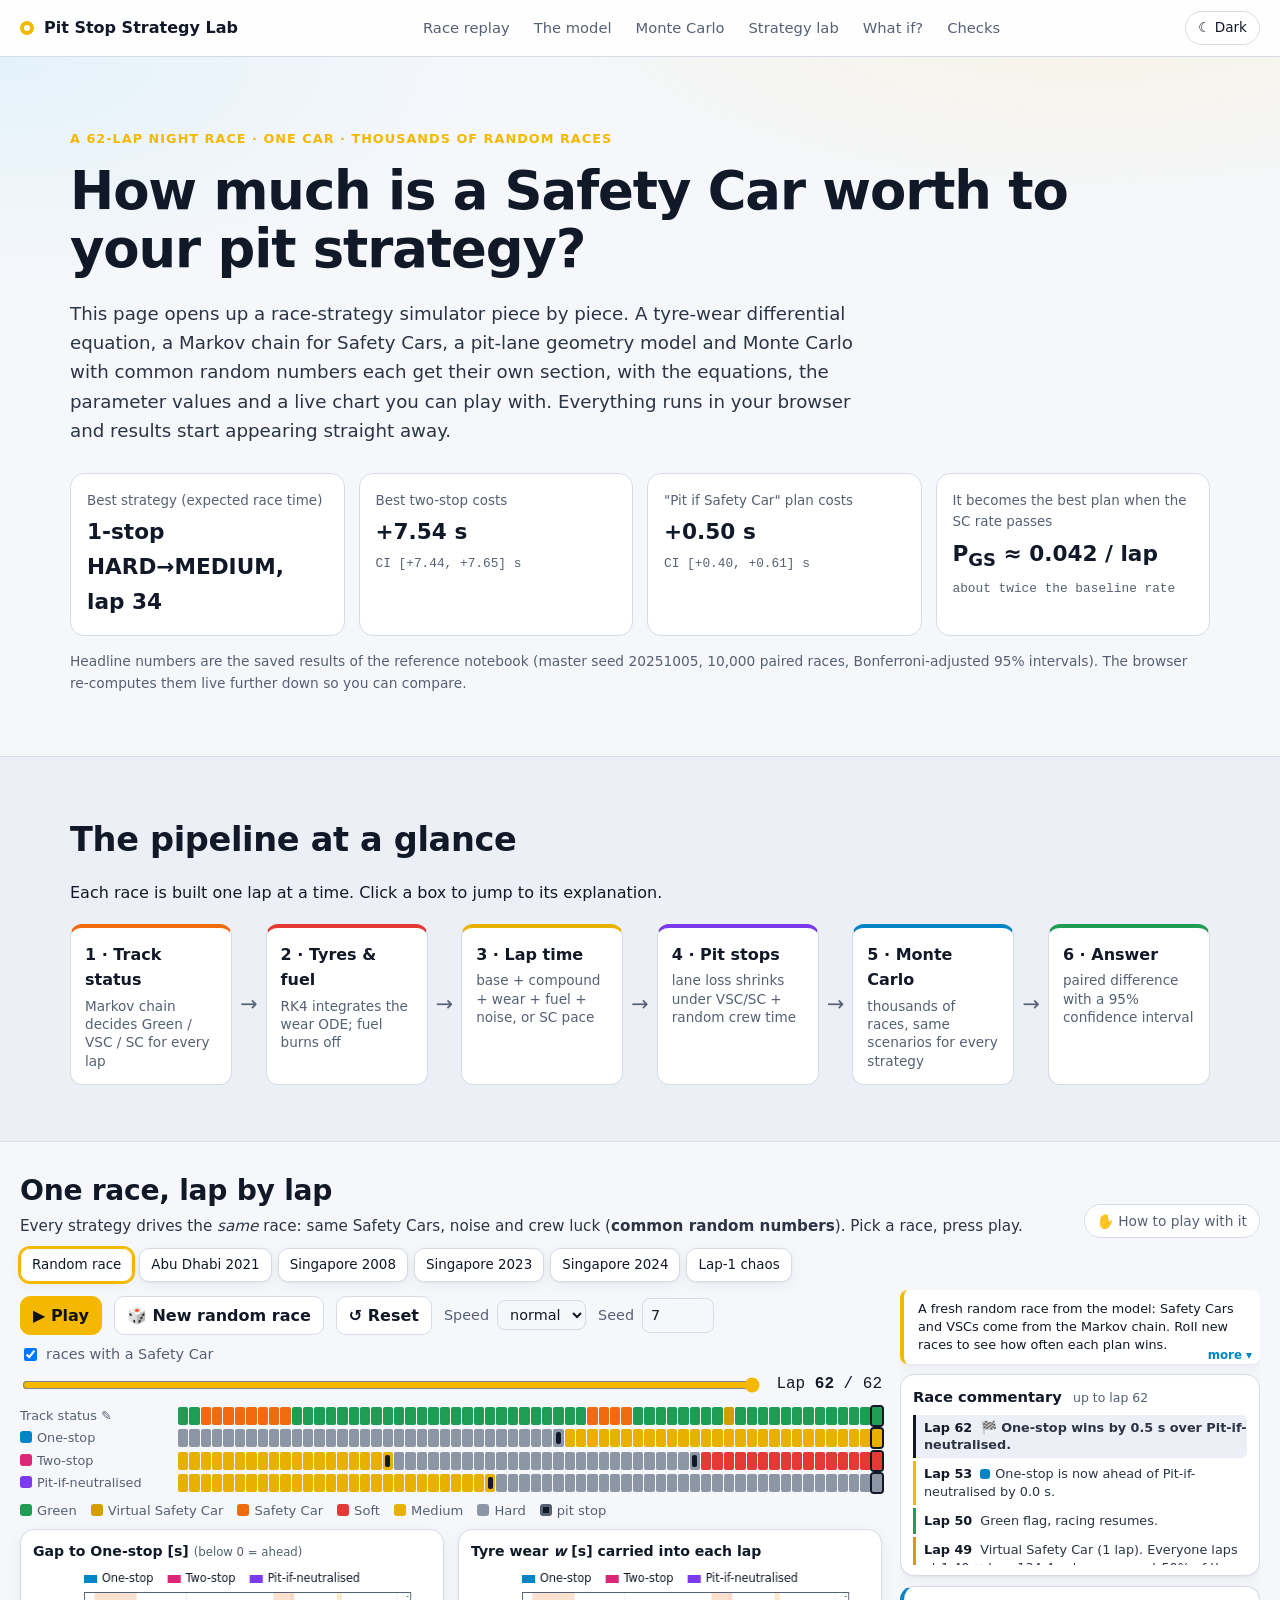
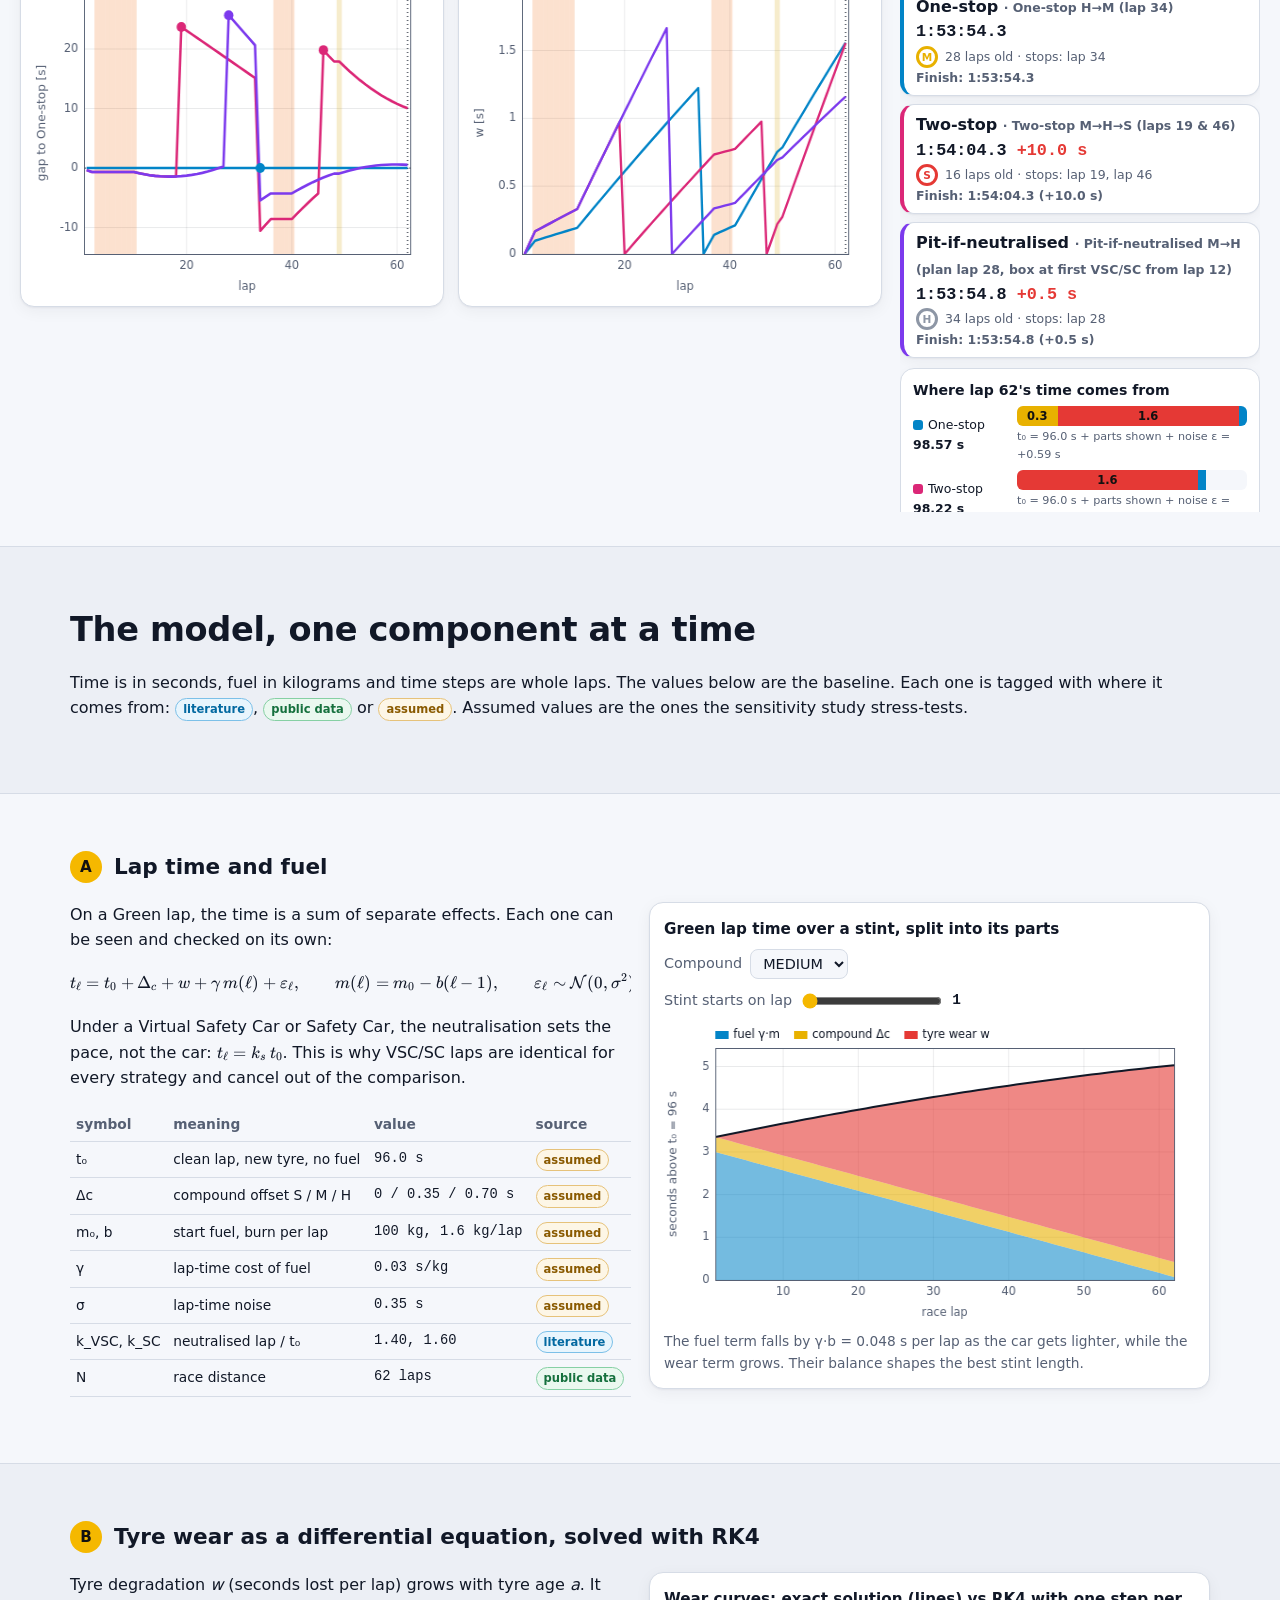
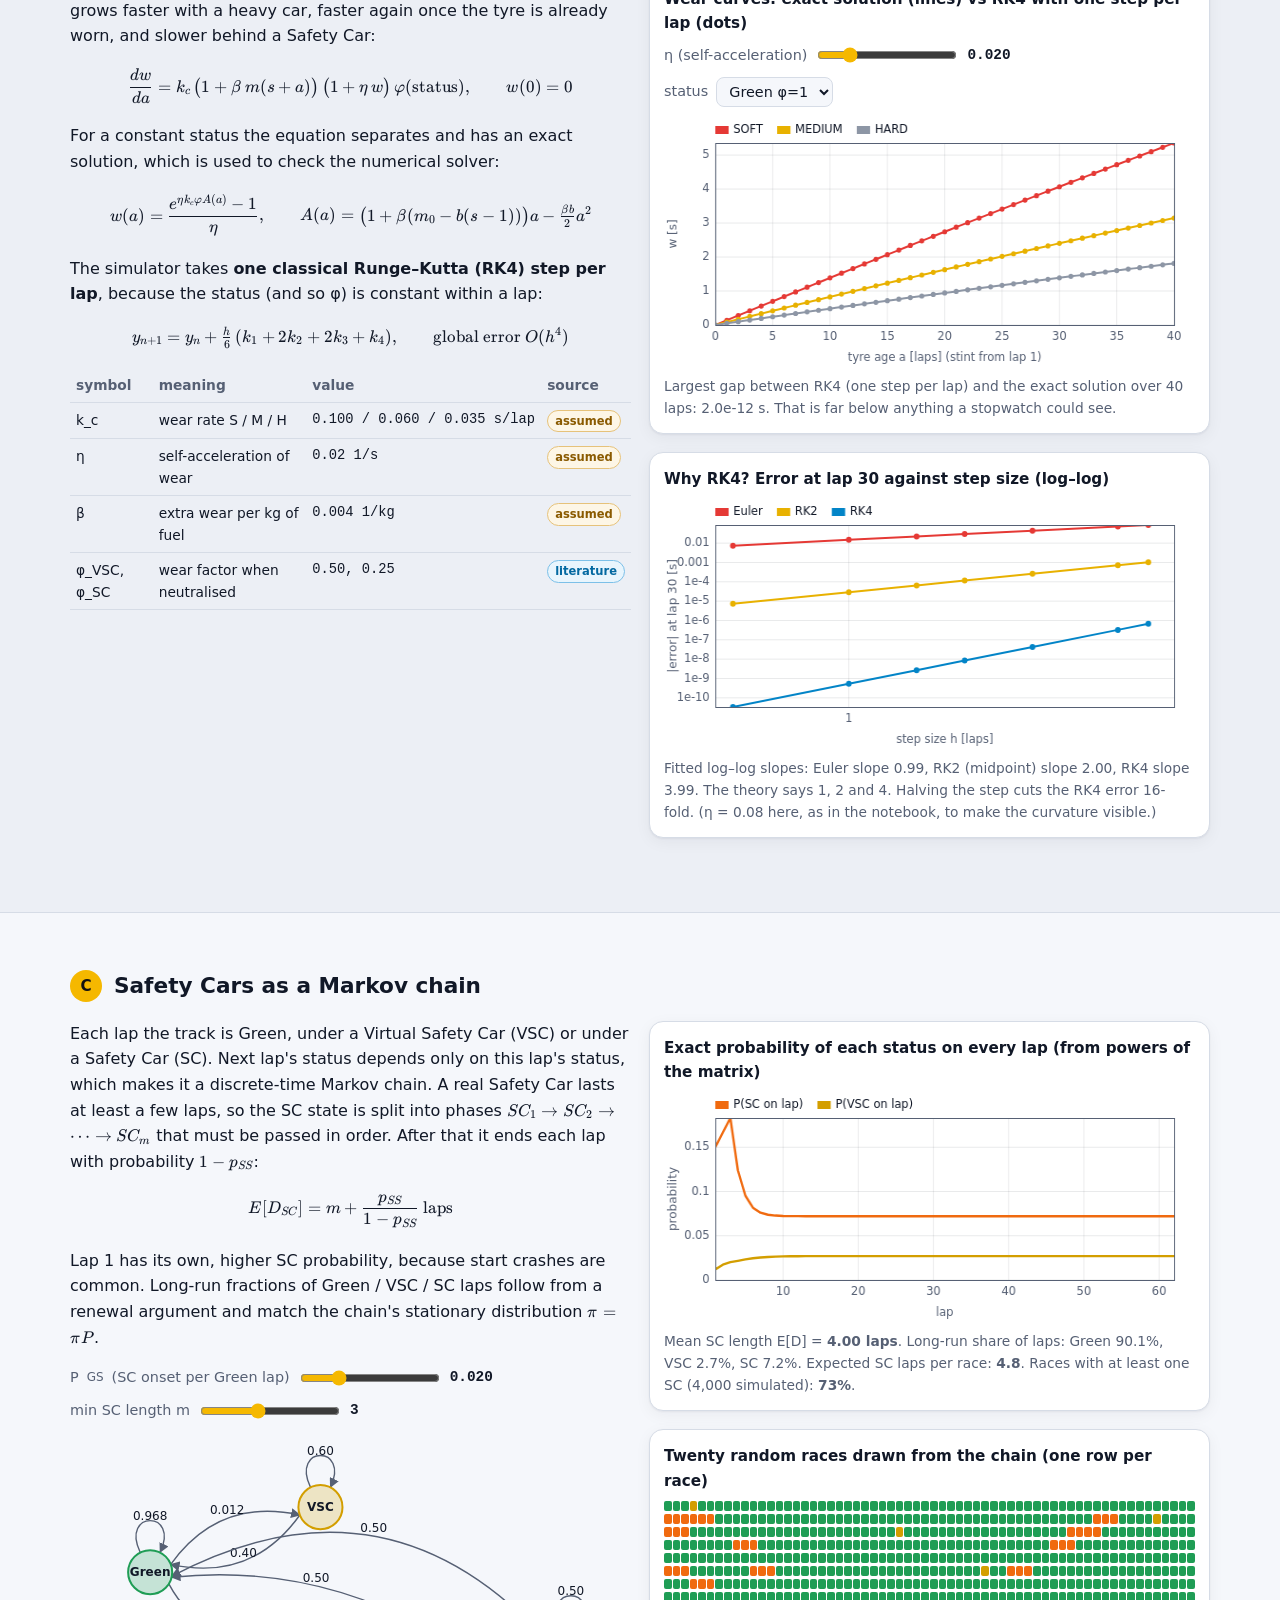
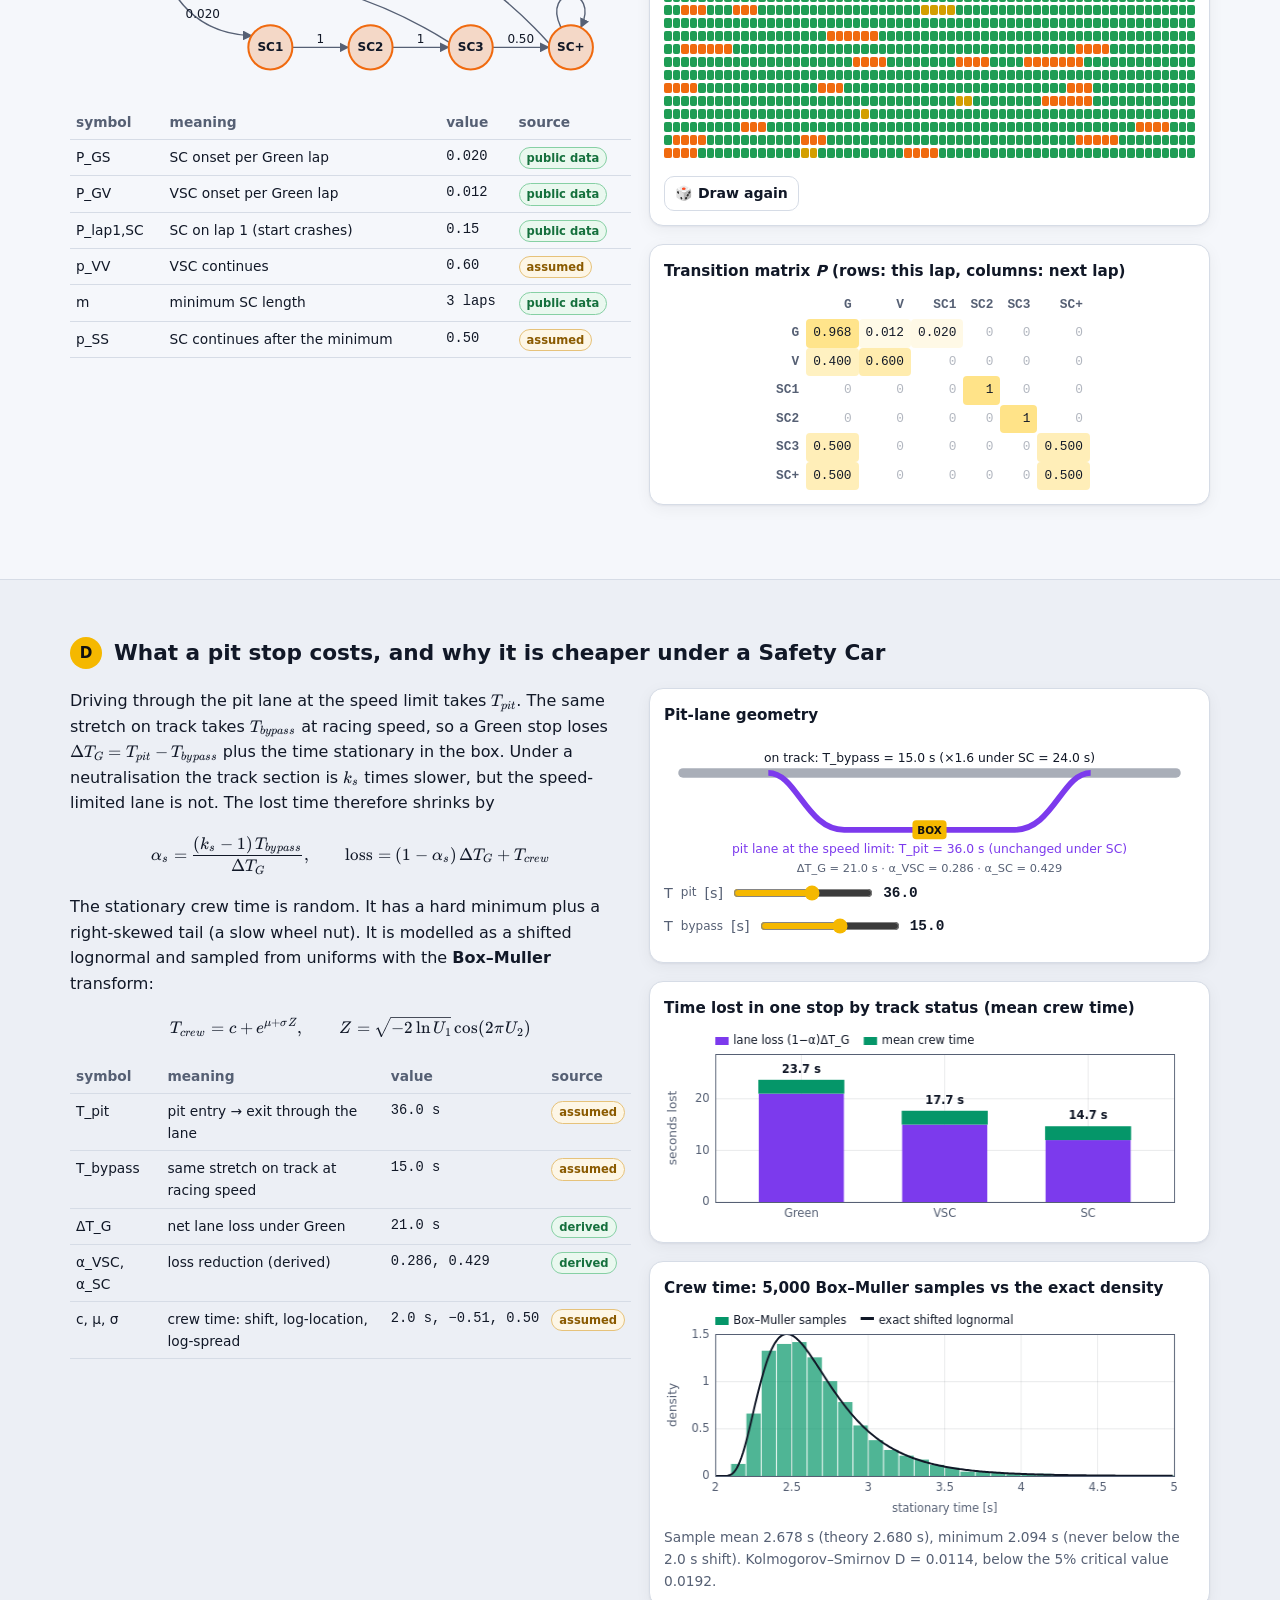
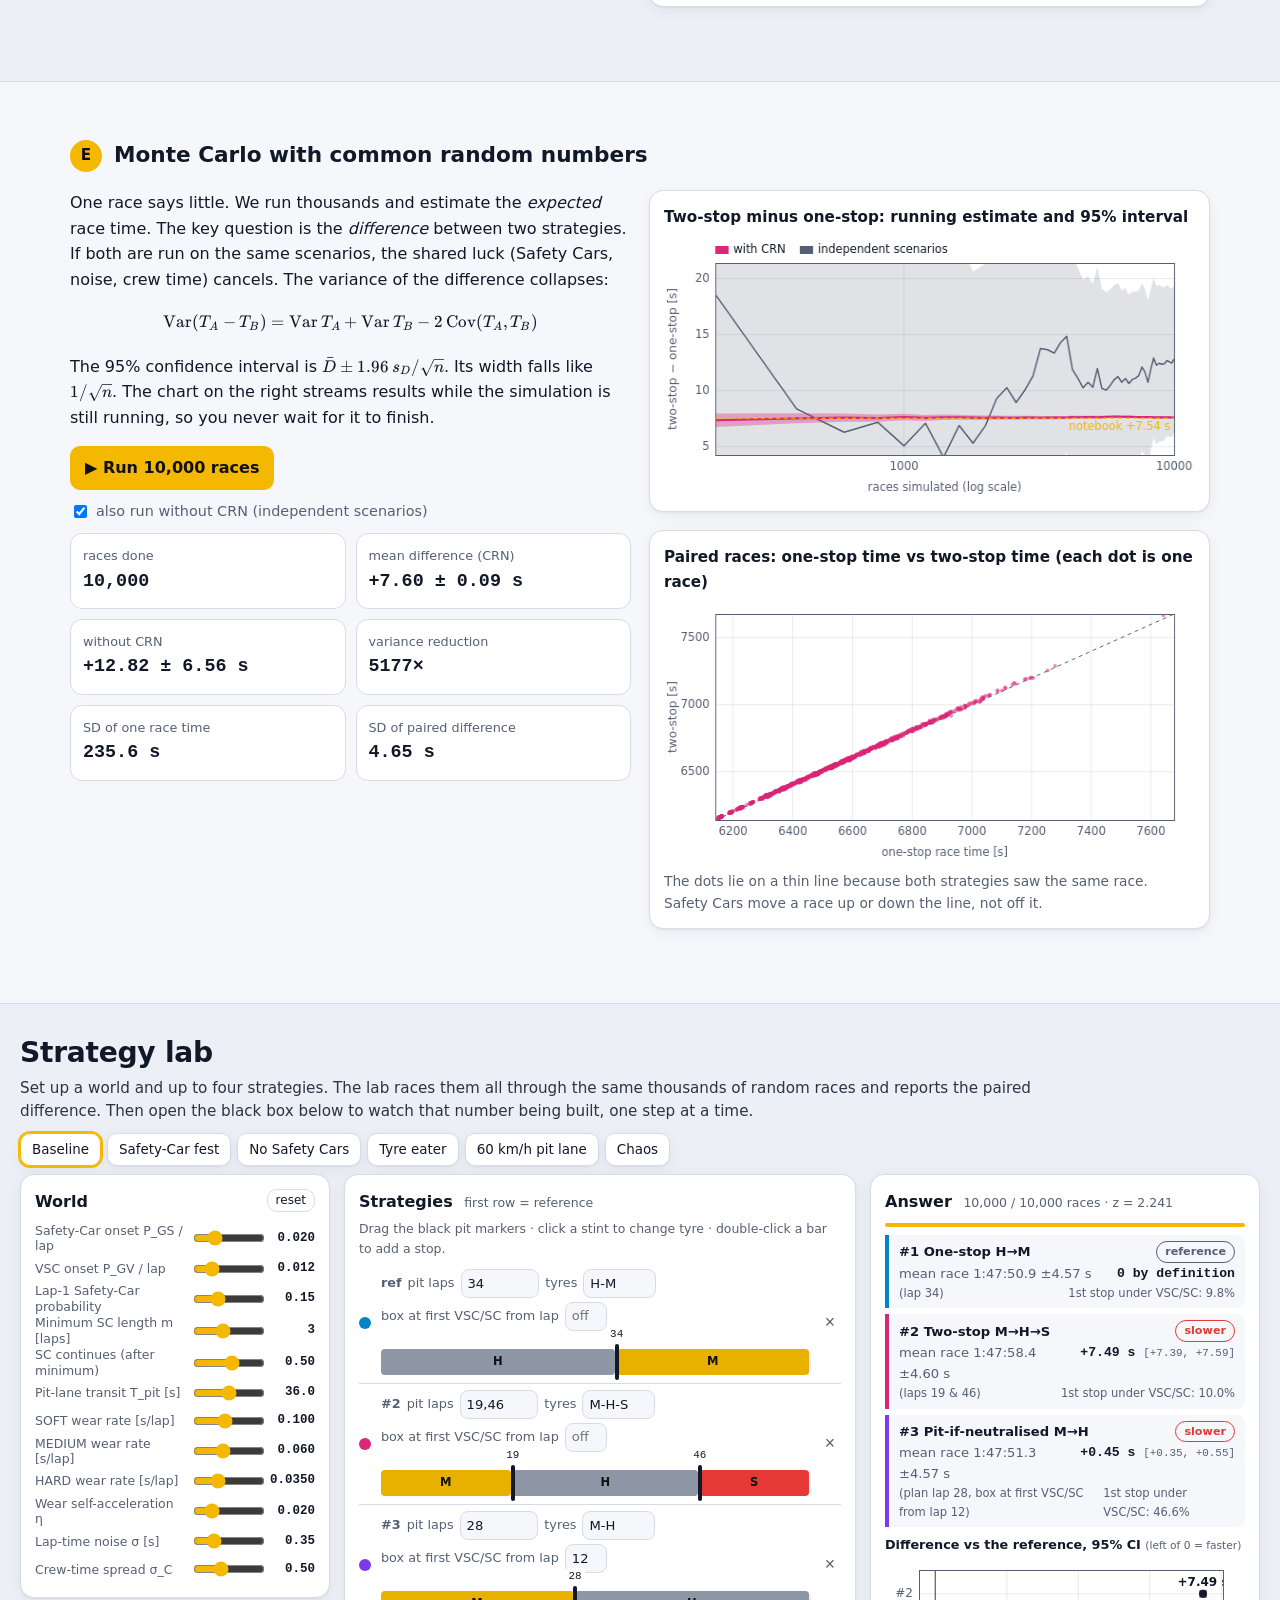
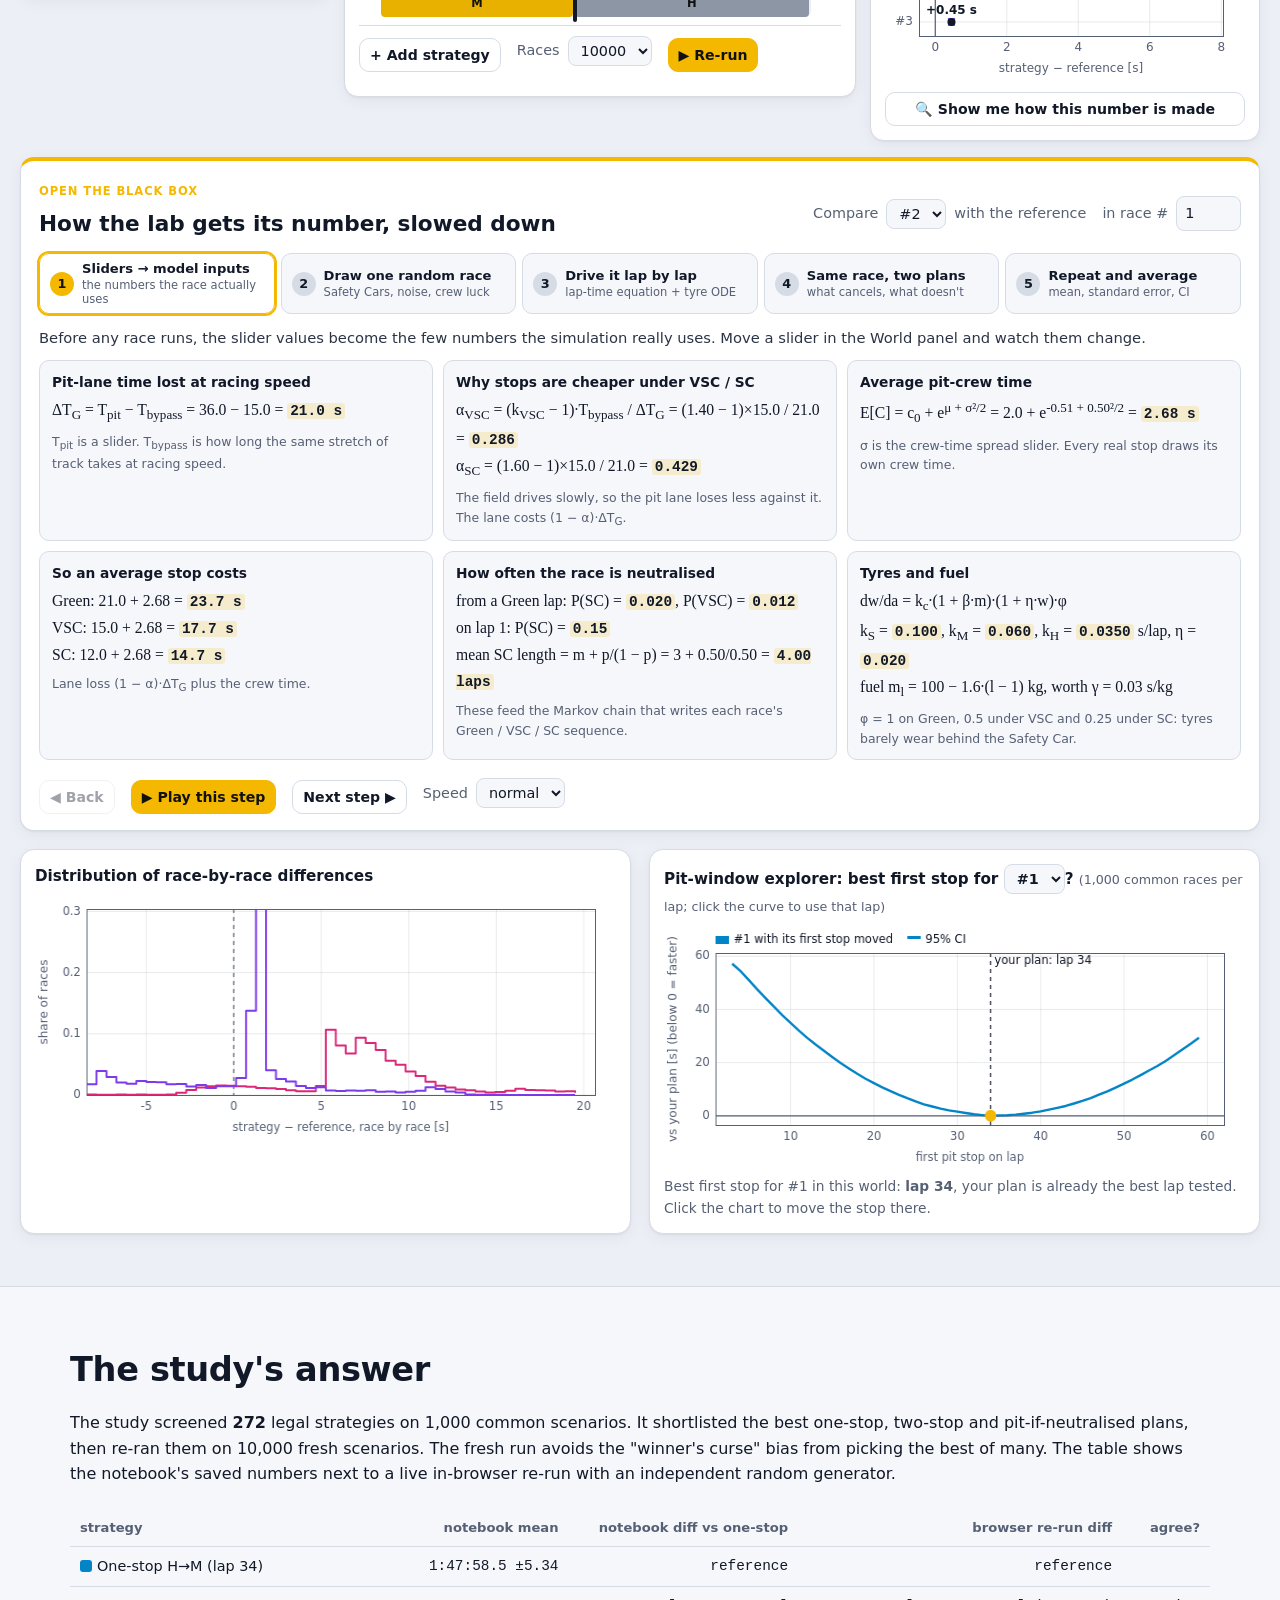
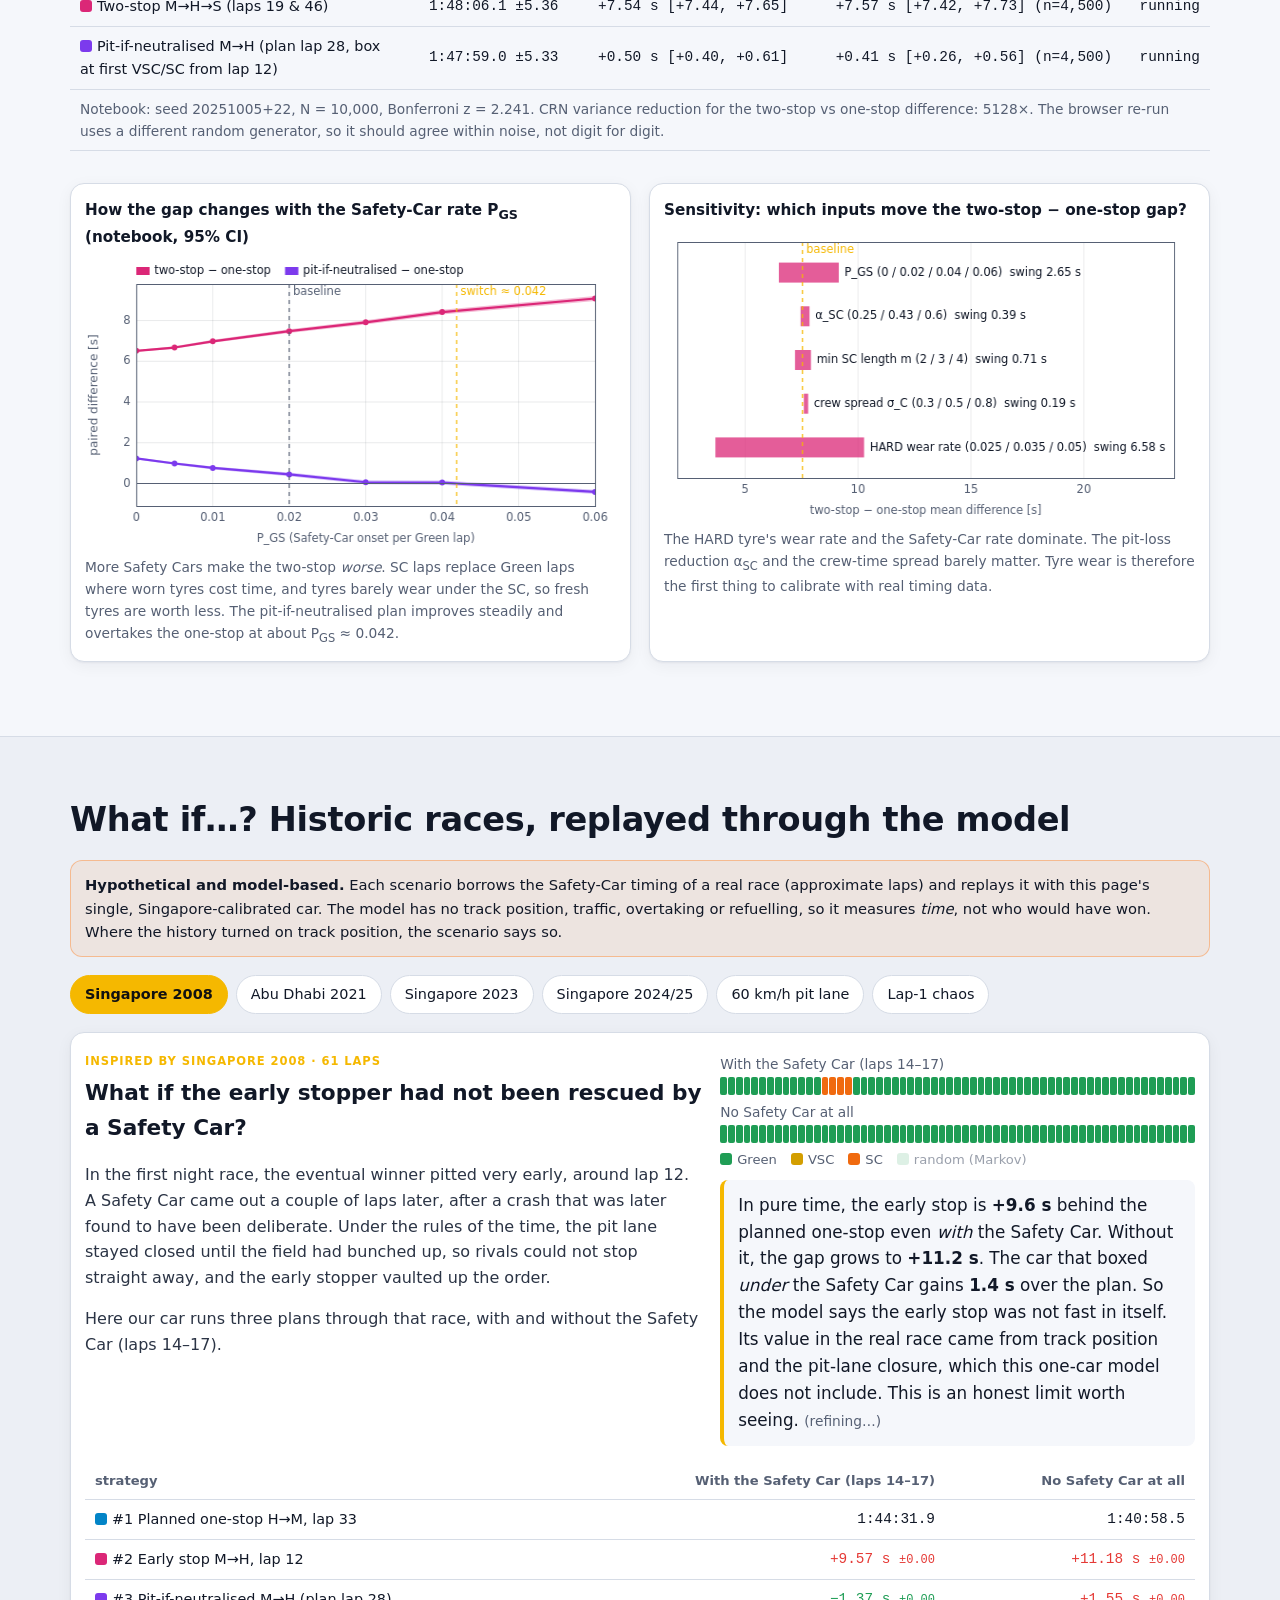
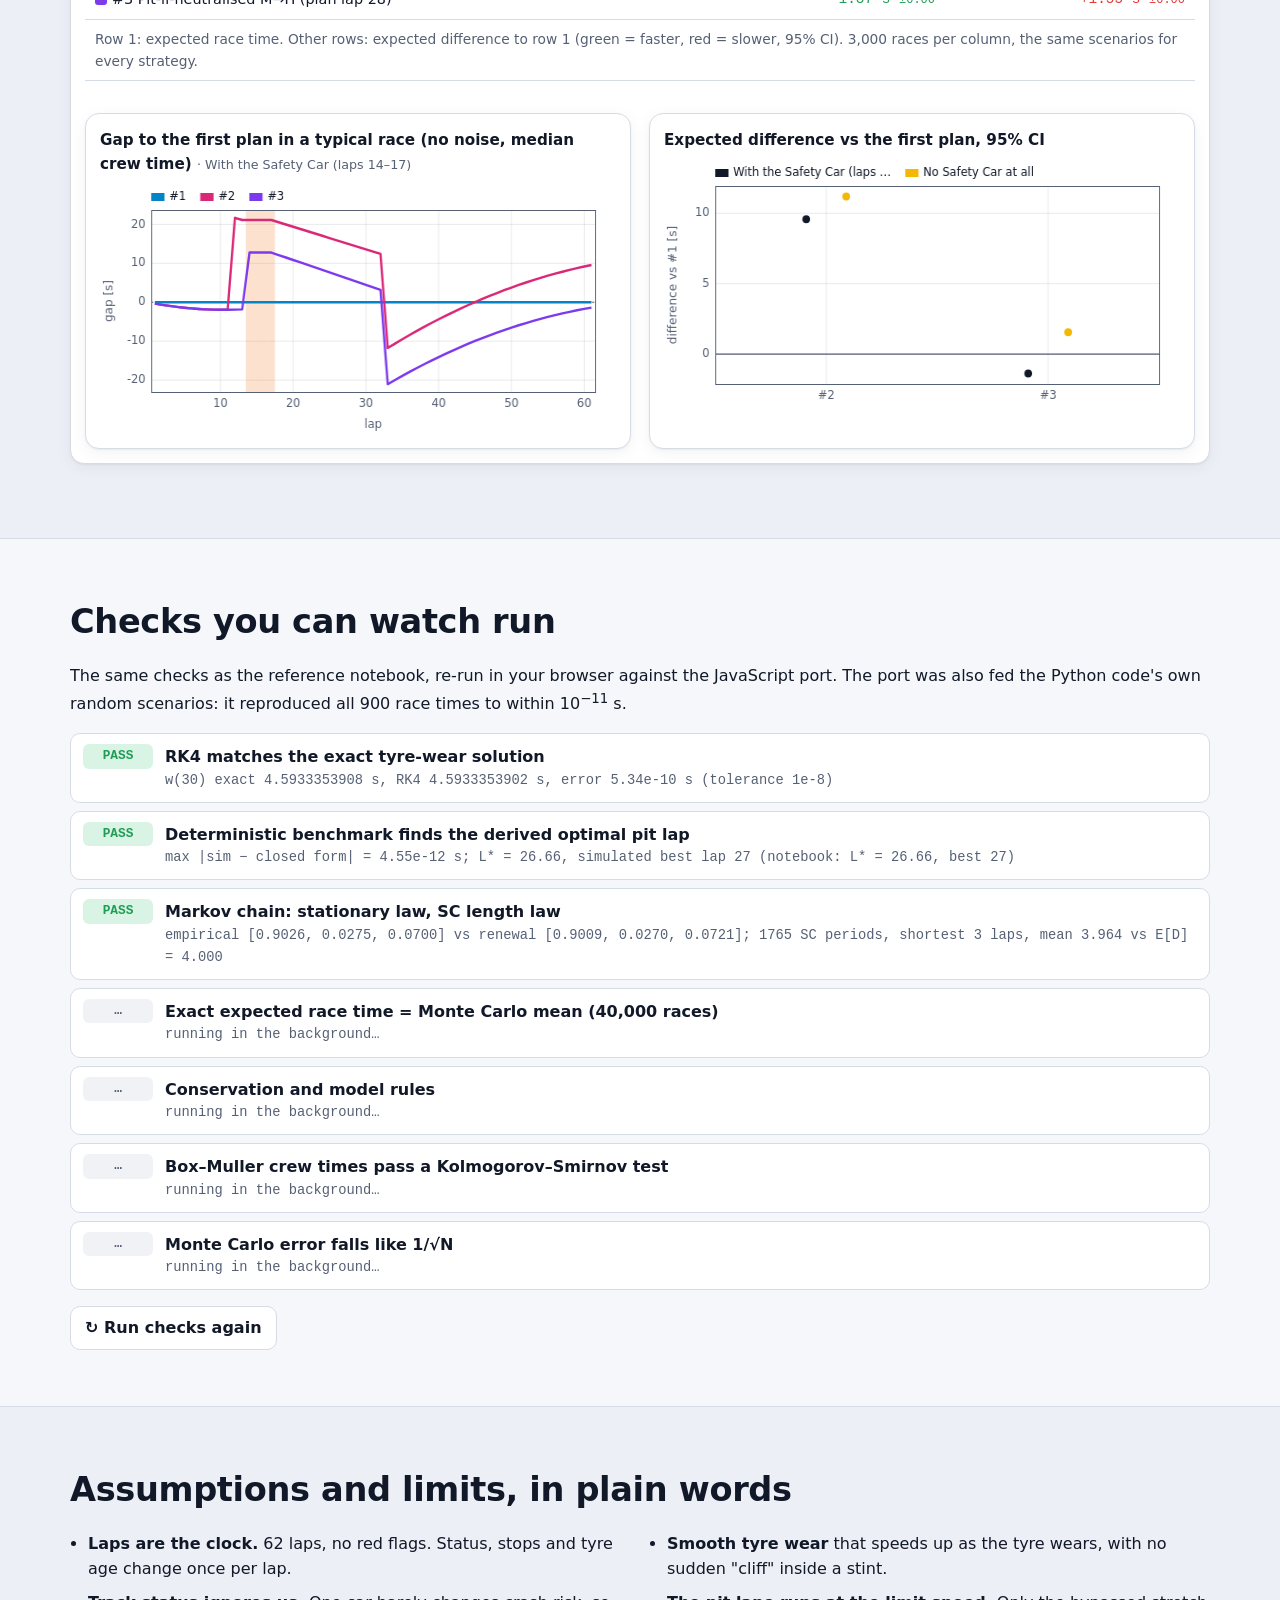
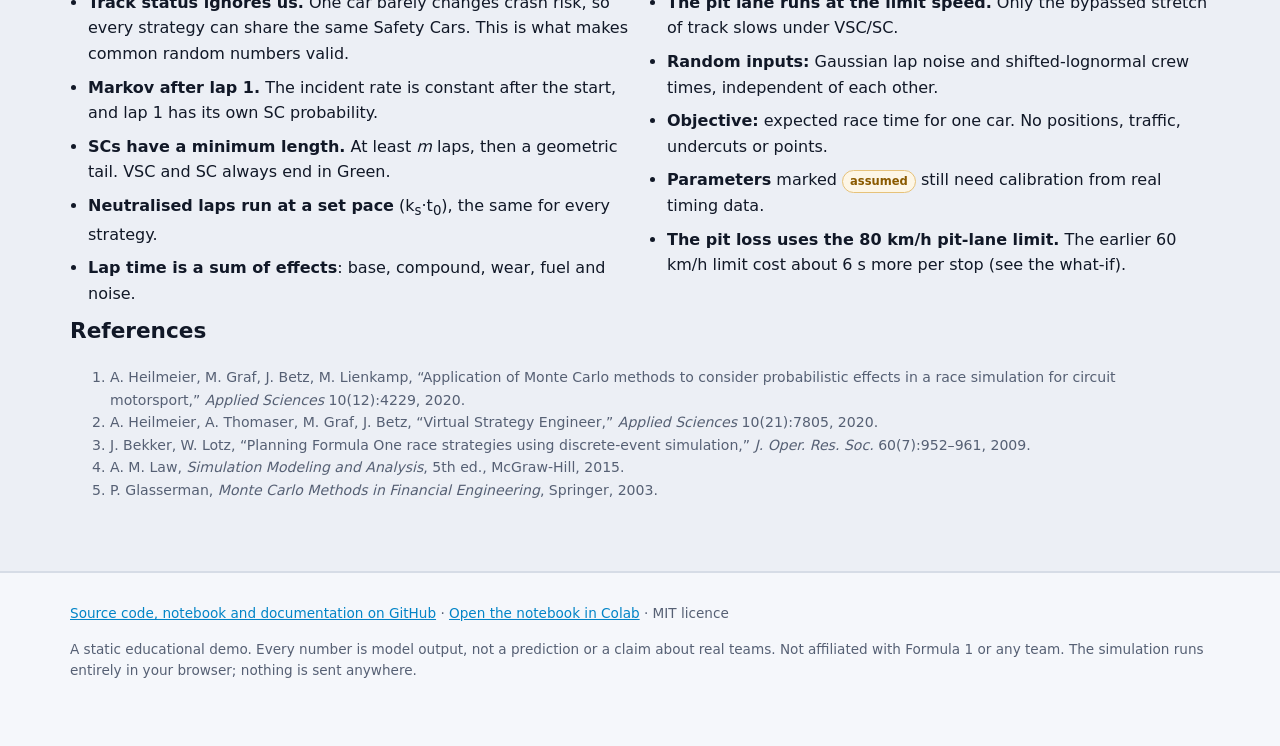
==== docs/index.html @ 5751a9ce "Add the web demo source and build it into docs/ for GitHub Pages The JavaScript port is re-verified " ====
<!doctype html>
<html lang="en">
<head>
<meta charset="utf-8">
<meta name="viewport" content="width=device-width, initial-scale=1">
<title>Pit Stop Strategy Lab</title>
<meta name="description" content="An interactive, transparent walk-through of a Monte Carlo pit-stop strategy simulator: tyre-wear ODE, Safety-Car Markov chain, pit-loss geometry and common random numbers.">
<script>try{if(localStorage.getItem("psl-theme")==="dark")document.documentElement.setAttribute("data-theme","dark")}catch(e){}</script>
<link rel="stylesheet" href="vendor/katex/katex.min.css">
<link rel="stylesheet" href="css/style.css">
<link rel="icon" href="data:image/svg+xml,%3Csvg xmlns='http://www.w3.org/2000/svg' viewBox='0 0 32 32'%3E%3Ccircle cx='16' cy='16' r='13' fill='none' stroke='%23ffd23f' stroke-width='5'/%3E%3Ccircle cx='16' cy='16' r='5' fill='%23ffd23f'/%3E%3C/svg%3E">
</head>
<body>
<header class="topbar">
  <a class="brand" href="#top"><span class="brand-dot"></span>Pit Stop Strategy Lab</a>
  <nav>
    <a href="#replay">Race replay</a>
    <a href="#model">The model</a>
    <a href="#montecarlo">Monte Carlo</a>
    <a href="#lab">Strategy lab</a>
    <a href="#whatif">What if?</a>
    <a href="#verify">Checks</a>
  </nav>
  <div class="topbar-right"><button id="theme-btn" class="theme-btn" type="button" aria-label="Switch colour theme">☾ Dark</button></div>
</header>
<main id="top">
<!-- ============================================================ HERO -->
<section class="hero">
  <div class="wrap">
    <p class="eyebrow">A 62-lap night race · one car · thousands of random races</p>
    <h1>How much is a Safety Car worth to your pit strategy?</h1>
    <p class="lede">This page opens up a race-strategy simulator piece by piece. A tyre-wear differential equation, a Markov chain for Safety Cars, a pit-lane geometry model and Monte Carlo with common random numbers each get their own section, with the equations, the parameter values and a live chart you can play with. Everything runs in your browser and results start appearing straight away.</p>
    <div class="kpis" id="kpis">
      <div class="kpi"><span class="kpi-label">Best strategy (expected race time)</span><span class="kpi-value" id="kpi-best">1-stop HARD→MEDIUM, lap 34</span></div>
      <div class="kpi"><span class="kpi-label">Best two-stop costs</span><span class="kpi-value"><span id="kpi-two">+7.54 s</span></span><span class="kpi-ci" id="kpi-two-ci"></span></div>
      <div class="kpi"><span class="kpi-label">"Pit if Safety Car" plan costs</span><span class="kpi-value" id="kpi-react">+0.50 s</span><span class="kpi-ci" id="kpi-react-ci"></span></div>
      <div class="kpi"><span class="kpi-label">It becomes the best plan when the SC rate passes</span><span class="kpi-value" id="kpi-switch">P<sub>GS</sub> ≈ 0.042 / lap</span><span class="kpi-ci">about twice the baseline rate</span></div>
    </div>
    <p class="note">Headline numbers are the saved results of the reference notebook (master seed 20251005, 10,000 paired races, Bonferroni-adjusted 95% intervals). The browser re-computes them live further down so you can compare.</p>
  </div>
</section>
<!-- ============================================================ PIPELINE -->
<section id="pipeline" class="band">
  <div class="wrap">
    <h2>The pipeline at a glance</h2>
    <p>Each race is built one lap at a time. Click a box to jump to its explanation.</p>
    <div class="pipeline">
      <a class="pipe-box st" href="#markov"><b>1 · Track status</b><span>Markov chain decides Green / VSC / SC for every lap</span></a>
      <span class="pipe-arrow">→</span>
      <a class="pipe-box ty" href="#tyres"><b>2 · Tyres &amp; fuel</b><span>RK4 integrates the wear ODE; fuel burns off</span></a>
      <span class="pipe-arrow">→</span>
      <a class="pipe-box lt" href="#laptime"><b>3 · Lap time</b><span>base + compound + wear + fuel + noise, or SC pace</span></a>
      <span class="pipe-arrow">→</span>
      <a class="pipe-box pl" href="#pitloss"><b>4 · Pit stops</b><span>lane loss shrinks under VSC/SC + random crew time</span></a>
      <span class="pipe-arrow">→</span>
      <a class="pipe-box mc" href="#montecarlo"><b>5 · Monte Carlo</b><span>thousands of races, same scenarios for every strategy</span></a>
      <span class="pipe-arrow">→</span>
      <a class="pipe-box an" href="#lab"><b>6 · Answer</b><span>paired difference with a 95% confidence interval</span></a>
    </div>
  </div>
</section>
<!-- ============================================================ REPLAY -->
<section id="replay" class="board">
  <div class="wrap wide">
    <div class="board-head">
      <div>
        <h2>One race, lap by lap</h2>
        <p class="board-lede">Every strategy drives the <em>same</em> race: same Safety Cars, noise and crew luck (<b>common random numbers</b>). Pick a race, press play.</p>
      </div>
      <details class="howto"><summary>✋ How to play with it</summary>
        <ul>
          <li>Click a lap on the <b>Track status</b> row to paint a VSC or Safety Car (click again: Green → VSC → SC).</li>
          <li>Click a lap on a <b>strategy row</b> to move its nearest pit stop there.</li>
          <li>Hover over either chart to scrub through the race.</li>
        </ul>
      </details>
    </div>
    <div class="presets compact" id="rp-presets"></div>
    <div class="rp-grid">
      <div class="rp-main">
        <div class="controls rp-controls">
          <button id="rp-play" class="btn primary">▶ Play</button>
          <button id="rp-new" class="btn">🎲 New random race</button>
          <button id="rp-reset" class="btn">↺ Reset</button>
          <label class="ctl">Speed <select id="rp-speed"><option value="140">fast</option><option value="320" selected>normal</option><option value="700">slow</option></select></label>
          <label class="ctl">Seed <input id="rp-seed" type="number" value="7" min="0" step="1" style="width:5em"></label>
          <label class="ctl chk" id="rp-findsc-wrap"><input id="rp-findsc" type="checkbox" checked> races with a Safety Car</label>
        </div>
        <div class="lapline">
          <input id="rp-lap" type="range" min="1" max="62" value="62" aria-label="lap">
          <span class="lapread">Lap <b id="rp-lapn">62</b> / <span id="rp-nlaps">62</span></span>
        </div>
        <div class="statusstrip" id="rp-strip" aria-label="track status per lap"></div>
        <div class="legend-inline">
          <span><i class="sw g"></i>Green</span><span><i class="sw v"></i>Virtual Safety Car</span><span><i class="sw s"></i>Safety Car</span>
          <span><i class="sw" style="background:var(--soft)"></i>Soft</span><span><i class="sw" style="background:var(--medium)"></i>Medium</span><span><i class="sw" style="background:var(--hard)"></i>Hard</span>
          <span><i class="sw pit"></i>pit stop</span>
        </div>
        <div class="grid2 rp-charts">
          <figure class="card">
            <figcaption>Gap to <span id="rp-refname">the first strategy</span> [s] <small>(below 0 = ahead)</small></figcaption>
            <canvas id="rp-gap" class="scrub fit" data-h="260"></canvas>
          </figure>
          <figure class="card">
            <figcaption>Tyre wear <i>w</i> [s] carried into each lap</figcaption>
            <canvas id="rp-wear" class="scrub fit" data-h="260"></canvas>
          </figure>
        </div>
      </div>
      <aside class="rp-side">
        <div class="story-box" id="rp-story" title="click to expand"></div>
        <div class="card commentary">
          <h4>Race commentary <small>up to lap <span id="rp-lapn3">62</span></small></h4>
          <ol id="rp-comm"></ol>
        </div>
        <div id="rp-cards" class="rp-cards"></div>
        <figure class="card rp-bdcard">
          <figcaption>Where lap <b id="rp-lapn2">62</b>'s time comes from</figcaption>
          <div id="rp-breakdown" class="breakdown"></div>
        </figure>
      </aside>
    </div>
  </div>
</section>
<!-- ============================================================ MODEL -->
<section id="model" class="band">
  <div class="wrap">
    <h2>The model, one component at a time</h2>
    <p>Time is in seconds, fuel in kilograms and time steps are whole laps. The values below are the baseline. Each one is tagged with where it comes from: <span class="tag lit">literature</span>, <span class="tag pub">public data</span> or <span class="tag ass">assumed</span>. Assumed values are the ones the sensitivity study stress-tests.</p>
  </div>
</section>
<!-- ---------------------------------------------------- lap time -->
<section id="laptime">
  <div class="wrap">
    <h3><span class="num">A</span> Lap time and fuel</h3>
    <div class="grid2 text-first">
      <div>
        <p>On a Green lap, the time is a sum of separate effects. Each one can be seen and checked on its own:</p>
        <span class="katex-display"><span class="katex"><span class="katex-html" aria-hidden="true"><span class="base"><span class="strut" style="height:0.7651em;vertical-align:-0.15em;"></span><span class="mord"><span class="mord mathnormal">t</span><span class="msupsub"><span class="vlist-t vlist-t2"><span class="vlist-r"><span class="vlist" style="height:0.3361em;"><span style="top:-2.55em;margin-left:0em;margin-right:0.05em;"><span class="pstrut" style="height:2.7em;"></span><span class="sizing reset-size6 size3 mtight"><span class="mord mtight">ℓ</span></span></span></span><span class="vlist-s">​</span></span><span class="vlist-r"><span class="vlist" style="height:0.15em;"><span></span></span></span></span></span></span><span class="mspace" style="margin-right:0.2778em;"></span><span class="mrel">=</span><span class="mspace" style="margin-right:0.2778em;"></span></span><span class="base"><span class="strut" style="height:0.7651em;vertical-align:-0.15em;"></span><span class="mord"><span class="mord mathnormal">t</span><span class="msupsub"><span class="vlist-t vlist-t2"><span class="vlist-r"><span class="vlist" style="height:0.3011em;"><span style="top:-2.55em;margin-left:0em;margin-right:0.05em;"><span class="pstrut" style="height:2.7em;"></span><span class="sizing reset-size6 size3 mtight"><span class="mord mtight">0</span></span></span></span><span class="vlist-s">​</span></span><span class="vlist-r"><span class="vlist" style="height:0.15em;"><span></span></span></span></span></span></span><span class="mspace" style="margin-right:0.2222em;"></span><span class="mbin">+</span><span class="mspace" style="margin-right:0.2222em;"></span></span><span class="base"><span class="strut" style="height:0.8333em;vertical-align:-0.15em;"></span><span class="mord"><span class="mord">Δ</span><span class="msupsub"><span class="vlist-t vlist-t2"><span class="vlist-r"><span class="vlist" style="height:0.1514em;"><span style="top:-2.55em;margin-left:0em;margin-right:0.05em;"><span class="pstrut" style="height:2.7em;"></span><span class="sizing reset-size6 size3 mtight"><span class="mord mathnormal mtight">c</span></span></span></span><span class="vlist-s">​</span></span><span class="vlist-r"><span class="vlist" style="height:0.15em;"><span></span></span></span></span></span></span><span class="mspace" style="margin-right:0.2222em;"></span><span class="mbin">+</span><span class="mspace" style="margin-right:0.2222em;"></span></span><span class="base"><span class="strut" style="height:0.6667em;vertical-align:-0.0833em;"></span><span class="mord mathnormal" style="margin-right:0.02691em;">w</span><span class="mspace" style="margin-right:0.2222em;"></span><span class="mbin">+</span><span class="mspace" style="margin-right:0.2222em;"></span></span><span class="base"><span class="strut" style="height:1em;vertical-align:-0.25em;"></span><span class="mord mathnormal" style="margin-right:0.05556em;">γ</span><span class="mspace" style="margin-right:0.1667em;"></span><span class="mord mathnormal">m</span><span class="mopen">(</span><span class="mord">ℓ</span><span class="mclose">)</span><span class="mspace" style="margin-right:0.2222em;"></span><span class="mbin">+</span><span class="mspace" style="margin-right:0.2222em;"></span></span><span class="base"><span class="strut" style="height:1em;vertical-align:-0.25em;"></span><span class="mord"><span class="mord mathnormal">ε</span><span class="msupsub"><span class="vlist-t vlist-t2"><span class="vlist-r"><span class="vlist" style="height:0.3361em;"><span style="top:-2.55em;margin-left:0em;margin-right:0.05em;"><span class="pstrut" style="height:2.7em;"></span><span class="sizing reset-size6 size3 mtight"><span class="mord mtight">ℓ</span></span></span></span><span class="vlist-s">​</span></span><span class="vlist-r"><span class="vlist" style="height:0.15em;"><span></span></span></span></span></span></span><span class="mpunct">,</span><span class="mspace" style="margin-right:2em;"></span><span class="mspace" style="margin-right:0.1667em;"></span><span class="mord mathnormal">m</span><span class="mopen">(</span><span class="mord">ℓ</span><span class="mclose">)</span><span class="mspace" style="margin-right:0.2778em;"></span><span class="mrel">=</span><span class="mspace" style="margin-right:0.2778em;"></span></span><span class="base"><span class="strut" style="height:0.7333em;vertical-align:-0.15em;"></span><span class="mord"><span class="mord mathnormal">m</span><span class="msupsub"><span class="vlist-t vlist-t2"><span class="vlist-r"><span class="vlist" style="height:0.3011em;"><span style="top:-2.55em;margin-left:0em;margin-right:0.05em;"><span class="pstrut" style="height:2.7em;"></span><span class="sizing reset-size6 size3 mtight"><span class="mord mtight">0</span></span></span></span><span class="vlist-s">​</span></span><span class="vlist-r"><span class="vlist" style="height:0.15em;"><span></span></span></span></span></span></span><span class="mspace" style="margin-right:0.2222em;"></span><span class="mbin">−</span><span class="mspace" style="margin-right:0.2222em;"></span></span><span class="base"><span class="strut" style="height:1em;vertical-align:-0.25em;"></span><span class="mord mathnormal">b</span><span class="mopen">(</span><span class="mord">ℓ</span><span class="mspace" style="margin-right:0.2222em;"></span><span class="mbin">−</span><span class="mspace" style="margin-right:0.2222em;"></span></span><span class="base"><span class="strut" style="height:1em;vertical-align:-0.25em;"></span><span class="mord">1</span><span class="mclose">)</span><span class="mpunct">,</span><span class="mspace" style="margin-right:2em;"></span><span class="mspace" style="margin-right:0.1667em;"></span><span class="mord"><span class="mord mathnormal">ε</span><span class="msupsub"><span class="vlist-t vlist-t2"><span class="vlist-r"><span class="vlist" style="height:0.3361em;"><span style="top:-2.55em;margin-left:0em;margin-right:0.05em;"><span class="pstrut" style="height:2.7em;"></span><span class="sizing reset-size6 size3 mtight"><span class="mord mtight">ℓ</span></span></span></span><span class="vlist-s">​</span></span><span class="vlist-r"><span class="vlist" style="height:0.15em;"><span></span></span></span></span></span></span><span class="mspace" style="margin-right:0.2778em;"></span><span class="mrel">∼</span><span class="mspace" style="margin-right:0.2778em;"></span></span><span class="base"><span class="strut" style="height:1.1141em;vertical-align:-0.25em;"></span><span class="mord mathcal" style="margin-right:0.14736em;">N</span><span class="mopen">(</span><span class="mord">0</span><span class="mpunct">,</span><span class="mspace" style="margin-right:0.1667em;"></span><span class="mord"><span class="mord mathnormal" style="margin-right:0.03588em;">σ</span><span class="msupsub"><span class="vlist-t"><span class="vlist-r"><span class="vlist" style="height:0.8641em;"><span style="top:-3.113em;margin-right:0.05em;"><span class="pstrut" style="height:2.7em;"></span><span class="sizing reset-size6 size3 mtight"><span class="mord mtight">2</span></span></span></span></span></span></span></span><span class="mclose">)</span></span></span></span></span>
        <p>Under a Virtual Safety Car or Safety Car, the neutralisation sets the pace, not the car: <span class="katex"><span class="katex-html" aria-hidden="true"><span class="base"><span class="strut" style="height:0.7651em;vertical-align:-0.15em;"></span><span class="mord"><span class="mord mathnormal">t</span><span class="msupsub"><span class="vlist-t vlist-t2"><span class="vlist-r"><span class="vlist" style="height:0.3361em;"><span style="top:-2.55em;margin-left:0em;margin-right:0.05em;"><span class="pstrut" style="height:2.7em;"></span><span class="sizing reset-size6 size3 mtight"><span class="mord mtight">ℓ</span></span></span></span><span class="vlist-s">​</span></span><span class="vlist-r"><span class="vlist" style="height:0.15em;"><span></span></span></span></span></span></span><span class="mspace" style="margin-right:0.2778em;"></span><span class="mrel">=</span><span class="mspace" style="margin-right:0.2778em;"></span></span><span class="base"><span class="strut" style="height:0.8444em;vertical-align:-0.15em;"></span><span class="mord"><span class="mord mathnormal" style="margin-right:0.03148em;">k</span><span class="msupsub"><span class="vlist-t vlist-t2"><span class="vlist-r"><span class="vlist" style="height:0.1514em;"><span style="top:-2.55em;margin-left:-0.0315em;margin-right:0.05em;"><span class="pstrut" style="height:2.7em;"></span><span class="sizing reset-size6 size3 mtight"><span class="mord mathnormal mtight">s</span></span></span></span><span class="vlist-s">​</span></span><span class="vlist-r"><span class="vlist" style="height:0.15em;"><span></span></span></span></span></span></span><span class="mspace" style="margin-right:0.1667em;"></span><span class="mord"><span class="mord mathnormal">t</span><span class="msupsub"><span class="vlist-t vlist-t2"><span class="vlist-r"><span class="vlist" style="height:0.3011em;"><span style="top:-2.55em;margin-left:0em;margin-right:0.05em;"><span class="pstrut" style="height:2.7em;"></span><span class="sizing reset-size6 size3 mtight"><span class="mord mtight">0</span></span></span></span><span class="vlist-s">​</span></span><span class="vlist-r"><span class="vlist" style="height:0.15em;"><span></span></span></span></span></span></span></span></span></span>. This is why VSC/SC laps are identical for every strategy and cancel out of the comparison.</p>
        <table class="ptable" id="pt-lap"></table>
      </div>
      <figure class="card">
        <figcaption>Green lap time over a stint, split into its parts</figcaption>
        <div class="controls tight">
          <label class="ctl">Compound <select id="lt-comp"><option>SOFT</option><option selected>MEDIUM</option><option>HARD</option></select></label>
          <label class="ctl">Stint starts on lap <input id="lt-start" type="range" min="1" max="40" value="1"><b id="lt-start-v">1</b></label>
        </div>
        <canvas id="lt-chart" data-h="300"></canvas>
        <p class="small">The fuel term falls by γ·b = 0.048 s per lap as the car gets lighter, while the wear term grows. Their balance shapes the best stint length.</p>
      </figure>
    </div>
  </div>
</section>
<!-- ---------------------------------------------------- tyres -->
<section id="tyres" class="band">
  <div class="wrap">
    <h3><span class="num">B</span> Tyre wear as a differential equation, solved with RK4</h3>
    <div class="grid2 text-first">
      <div>
        <p>Tyre degradation <i>w</i> (seconds lost per lap) grows with tyre age <i>a</i>. It grows faster with a heavy car, faster again once the tyre is already worn, and slower behind a Safety Car:</p>
        <span class="katex-display"><span class="katex"><span class="katex-html" aria-hidden="true"><span class="base"><span class="strut" style="height:2.0574em;vertical-align:-0.686em;"></span><span class="mord"><span class="mopen nulldelimiter"></span><span class="mfrac"><span class="vlist-t vlist-t2"><span class="vlist-r"><span class="vlist" style="height:1.3714em;"><span style="top:-2.314em;"><span class="pstrut" style="height:3em;"></span><span class="mord"><span class="mord mathnormal">d</span><span class="mord mathnormal">a</span></span></span><span style="top:-3.23em;"><span class="pstrut" style="height:3em;"></span><span class="frac-line" style="border-bottom-width:0.04em;"></span></span><span style="top:-3.677em;"><span class="pstrut" style="height:3em;"></span><span class="mord"><span class="mord mathnormal">d</span><span class="mord mathnormal" style="margin-right:0.02691em;">w</span></span></span></span><span class="vlist-s">​</span></span><span class="vlist-r"><span class="vlist" style="height:0.686em;"><span></span></span></span></span></span><span class="mclose nulldelimiter"></span></span><span class="mspace" style="margin-right:0.2778em;"></span><span class="mrel">=</span><span class="mspace" style="margin-right:0.2778em;"></span></span><span class="base"><span class="strut" style="height:1.2em;vertical-align:-0.35em;"></span><span class="mord"><span class="mord mathnormal" style="margin-right:0.03148em;">k</span><span class="msupsub"><span class="vlist-t vlist-t2"><span class="vlist-r"><span class="vlist" style="height:0.1514em;"><span style="top:-2.55em;margin-left:-0.0315em;margin-right:0.05em;"><span class="pstrut" style="height:2.7em;"></span><span class="sizing reset-size6 size3 mtight"><span class="mord mathnormal mtight">c</span></span></span></span><span class="vlist-s">​</span></span><span class="vlist-r"><span class="vlist" style="height:0.15em;"><span></span></span></span></span></span></span><span class="mspace" style="margin-right:0.1667em;"></span><span class="mopen"><span class="delimsizing size1">(</span></span><span class="mord">1</span><span class="mspace" style="margin-right:0.2222em;"></span><span class="mbin">+</span><span class="mspace" style="margin-right:0.2222em;"></span></span><span class="base"><span class="strut" style="height:1em;vertical-align:-0.25em;"></span><span class="mord mathnormal" style="margin-right:0.05278em;">β</span><span class="mspace" style="margin-right:0.1667em;"></span><span class="mord mathnormal">m</span><span class="mopen">(</span><span class="mord mathnormal">s</span><span class="mspace" style="margin-right:0.2222em;"></span><span class="mbin">+</span><span class="mspace" style="margin-right:0.2222em;"></span></span><span class="base"><span class="strut" style="height:1.2em;vertical-align:-0.35em;"></span><span class="mord mathnormal">a</span><span class="mclose">)</span><span class="mclose"><span class="delimsizing size1">)</span></span><span class="mspace" style="margin-right:0.1667em;"></span><span class="mopen"><span class="delimsizing size1">(</span></span><span class="mord">1</span><span class="mspace" style="margin-right:0.2222em;"></span><span class="mbin">+</span><span class="mspace" style="margin-right:0.2222em;"></span></span><span class="base"><span class="strut" style="height:1.2em;vertical-align:-0.35em;"></span><span class="mord mathnormal" style="margin-right:0.03588em;">η</span><span class="mspace" style="margin-right:0.1667em;"></span><span class="mord mathnormal" style="margin-right:0.02691em;">w</span><span class="mclose"><span class="delimsizing size1">)</span></span><span class="mspace" style="margin-right:0.1667em;"></span><span class="mord mathnormal">φ</span><span class="mopen">(</span><span class="mord text"><span class="mord">status</span></span><span class="mclose">)</span><span class="mpunct">,</span><span class="mspace" style="margin-right:2em;"></span><span class="mspace" style="margin-right:0.1667em;"></span><span class="mord mathnormal" style="margin-right:0.02691em;">w</span><span class="mopen">(</span><span class="mord">0</span><span class="mclose">)</span><span class="mspace" style="margin-right:0.2778em;"></span><span class="mrel">=</span><span class="mspace" style="margin-right:0.2778em;"></span></span><span class="base"><span class="strut" style="height:0.6444em;"></span><span class="mord">0</span></span></span></span></span>
        <p>For a constant status the equation separates and has an exact solution, which is used to check the numerical solver:</p>
        <span class="katex-display"><span class="katex"><span class="katex-html" aria-hidden="true"><span class="base"><span class="strut" style="height:1em;vertical-align:-0.25em;"></span><span class="mord mathnormal" style="margin-right:0.02691em;">w</span><span class="mopen">(</span><span class="mord mathnormal">a</span><span class="mclose">)</span><span class="mspace" style="margin-right:0.2778em;"></span><span class="mrel">=</span><span class="mspace" style="margin-right:0.2778em;"></span></span><span class="base"><span class="strut" style="height:2.4454em;vertical-align:-0.8804em;"></span><span class="mord"><span class="mopen nulldelimiter"></span><span class="mfrac"><span class="vlist-t vlist-t2"><span class="vlist-r"><span class="vlist" style="height:1.565em;"><span style="top:-2.314em;"><span class="pstrut" style="height:3em;"></span><span class="mord"><span class="mord mathnormal" style="margin-right:0.03588em;">η</span></span></span><span style="top:-3.23em;"><span class="pstrut" style="height:3em;"></span><span class="frac-line" style="border-bottom-width:0.04em;"></span></span><span style="top:-3.677em;"><span class="pstrut" style="height:3em;"></span><span class="mord"><span class="mord"><span class="mord mathnormal">e</span><span class="msupsub"><span class="vlist-t"><span class="vlist-r"><span class="vlist" style="height:0.888em;"><span style="top:-3.063em;margin-right:0.05em;"><span class="pstrut" style="height:2.7em;"></span><span class="sizing reset-size6 size3 mtight"><span class="mord mtight"><span class="mord mathnormal mtight" style="margin-right:0.03588em;">η</span><span class="mord mtight"><span class="mord mathnormal mtight" style="margin-right:0.03148em;">k</span><span class="msupsub"><span class="vlist-t vlist-t2"><span class="vlist-r"><span class="vlist" style="height:0.1645em;"><span style="top:-2.357em;margin-left:-0.0315em;margin-right:0.0714em;"><span class="pstrut" style="height:2.5em;"></span><span class="sizing reset-size3 size1 mtight"><span class="mord mathnormal mtight">c</span></span></span></span><span class="vlist-s">​</span></span><span class="vlist-r"><span class="vlist" style="height:0.143em;"><span></span></span></span></span></span></span><span class="mord mathnormal mtight">φ</span><span class="mord mathnormal mtight">A</span><span class="mopen mtight">(</span><span class="mord mathnormal mtight">a</span><span class="mclose mtight">)</span></span></span></span></span></span></span></span></span><span class="mspace" style="margin-right:0.2222em;"></span><span class="mbin">−</span><span class="mspace" style="margin-right:0.2222em;"></span><span class="mord">1</span></span></span></span><span class="vlist-s">​</span></span><span class="vlist-r"><span class="vlist" style="height:0.8804em;"><span></span></span></span></span></span><span class="mclose nulldelimiter"></span></span><span class="mpunct">,</span><span class="mspace" style="margin-right:2em;"></span><span class="mspace" style="margin-right:0.1667em;"></span><span class="mord mathnormal">A</span><span class="mopen">(</span><span class="mord mathnormal">a</span><span class="mclose">)</span><span class="mspace" style="margin-right:0.2778em;"></span><span class="mrel">=</span><span class="mspace" style="margin-right:0.2778em;"></span></span><span class="base"><span class="strut" style="height:1.2em;vertical-align:-0.35em;"></span><span class="mopen"><span class="delimsizing size1">(</span></span><span class="mord">1</span><span class="mspace" style="margin-right:0.2222em;"></span><span class="mbin">+</span><span class="mspace" style="margin-right:0.2222em;"></span></span><span class="base"><span class="strut" style="height:1em;vertical-align:-0.25em;"></span><span class="mord mathnormal" style="margin-right:0.05278em;">β</span><span class="mopen">(</span><span class="mord"><span class="mord mathnormal">m</span><span class="msupsub"><span class="vlist-t vlist-t2"><span class="vlist-r"><span class="vlist" style="height:0.3011em;"><span style="top:-2.55em;margin-left:0em;margin-right:0.05em;"><span class="pstrut" style="height:2.7em;"></span><span class="sizing reset-size6 size3 mtight"><span class="mord mtight">0</span></span></span></span><span class="vlist-s">​</span></span><span class="vlist-r"><span class="vlist" style="height:0.15em;"><span></span></span></span></span></span></span><span class="mspace" style="margin-right:0.2222em;"></span><span class="mbin">−</span><span class="mspace" style="margin-right:0.2222em;"></span></span><span class="base"><span class="strut" style="height:1em;vertical-align:-0.25em;"></span><span class="mord mathnormal">b</span><span class="mopen">(</span><span class="mord mathnormal">s</span><span class="mspace" style="margin-right:0.2222em;"></span><span class="mbin">−</span><span class="mspace" style="margin-right:0.2222em;"></span></span><span class="base"><span class="strut" style="height:1.2em;vertical-align:-0.35em;"></span><span class="mord">1</span><span class="mclose">))</span><span class="mclose"><span class="delimsizing size1">)</span></span><span class="mord mathnormal">a</span><span class="mspace" style="margin-right:0.2222em;"></span><span class="mbin">−</span><span class="mspace" style="margin-right:0.2222em;"></span></span><span class="base"><span class="strut" style="height:1.2772em;vertical-align:-0.345em;"></span><span class="mord"><span class="mopen nulldelimiter"></span><span class="mfrac"><span class="vlist-t vlist-t2"><span class="vlist-r"><span class="vlist" style="height:0.9322em;"><span style="top:-2.655em;"><span class="pstrut" style="height:3em;"></span><span class="sizing reset-size6 size3 mtight"><span class="mord mtight"><span class="mord mtight">2</span></span></span></span><span style="top:-3.23em;"><span class="pstrut" style="height:3em;"></span><span class="frac-line" style="border-bottom-width:0.04em;"></span></span><span style="top:-3.4461em;"><span class="pstrut" style="height:3em;"></span><span class="sizing reset-size6 size3 mtight"><span class="mord mtight"><span class="mord mathnormal mtight" style="margin-right:0.05278em;">β</span><span class="mord mathnormal mtight">b</span></span></span></span></span><span class="vlist-s">​</span></span><span class="vlist-r"><span class="vlist" style="height:0.345em;"><span></span></span></span></span></span><span class="mclose nulldelimiter"></span></span><span class="mord"><span class="mord mathnormal">a</span><span class="msupsub"><span class="vlist-t"><span class="vlist-r"><span class="vlist" style="height:0.8641em;"><span style="top:-3.113em;margin-right:0.05em;"><span class="pstrut" style="height:2.7em;"></span><span class="sizing reset-size6 size3 mtight"><span class="mord mtight">2</span></span></span></span></span></span></span></span></span></span></span></span>
        <p>The simulator takes <b>one classical Runge–Kutta (RK4) step per lap</b>, because the status (and so φ) is constant within a lap:</p>
        <span class="katex-display"><span class="katex"><span class="katex-html" aria-hidden="true"><span class="base"><span class="strut" style="height:0.6389em;vertical-align:-0.2083em;"></span><span class="mord"><span class="mord mathnormal" style="margin-right:0.03588em;">y</span><span class="msupsub"><span class="vlist-t vlist-t2"><span class="vlist-r"><span class="vlist" style="height:0.3011em;"><span style="top:-2.55em;margin-left:-0.0359em;margin-right:0.05em;"><span class="pstrut" style="height:2.7em;"></span><span class="sizing reset-size6 size3 mtight"><span class="mord mtight"><span class="mord mathnormal mtight">n</span><span class="mbin mtight">+</span><span class="mord mtight">1</span></span></span></span></span><span class="vlist-s">​</span></span><span class="vlist-r"><span class="vlist" style="height:0.2083em;"><span></span></span></span></span></span></span><span class="mspace" style="margin-right:0.2778em;"></span><span class="mrel">=</span><span class="mspace" style="margin-right:0.2778em;"></span></span><span class="base"><span class="strut" style="height:0.7778em;vertical-align:-0.1944em;"></span><span class="mord"><span class="mord mathnormal" style="margin-right:0.03588em;">y</span><span class="msupsub"><span class="vlist-t vlist-t2"><span class="vlist-r"><span class="vlist" style="height:0.1514em;"><span style="top:-2.55em;margin-left:-0.0359em;margin-right:0.05em;"><span class="pstrut" style="height:2.7em;"></span><span class="sizing reset-size6 size3 mtight"><span class="mord mathnormal mtight">n</span></span></span></span><span class="vlist-s">​</span></span><span class="vlist-r"><span class="vlist" style="height:0.15em;"><span></span></span></span></span></span></span><span class="mspace" style="margin-right:0.2222em;"></span><span class="mbin">+</span><span class="mspace" style="margin-right:0.2222em;"></span></span><span class="base"><span class="strut" style="height:1.2251em;vertical-align:-0.345em;"></span><span class="mord"><span class="mopen nulldelimiter"></span><span class="mfrac"><span class="vlist-t vlist-t2"><span class="vlist-r"><span class="vlist" style="height:0.8801em;"><span style="top:-2.655em;"><span class="pstrut" style="height:3em;"></span><span class="sizing reset-size6 size3 mtight"><span class="mord mtight"><span class="mord mtight">6</span></span></span></span><span style="top:-3.23em;"><span class="pstrut" style="height:3em;"></span><span class="frac-line" style="border-bottom-width:0.04em;"></span></span><span style="top:-3.394em;"><span class="pstrut" style="height:3em;"></span><span class="sizing reset-size6 size3 mtight"><span class="mord mtight"><span class="mord mathnormal mtight">h</span></span></span></span></span><span class="vlist-s">​</span></span><span class="vlist-r"><span class="vlist" style="height:0.345em;"><span></span></span></span></span></span><span class="mclose nulldelimiter"></span></span><span class="mspace" style="margin-right:0.1667em;"></span><span class="mopen">(</span><span class="mord"><span class="mord mathnormal" style="margin-right:0.03148em;">k</span><span class="msupsub"><span class="vlist-t vlist-t2"><span class="vlist-r"><span class="vlist" style="height:0.3011em;"><span style="top:-2.55em;margin-left:-0.0315em;margin-right:0.05em;"><span class="pstrut" style="height:2.7em;"></span><span class="sizing reset-size6 size3 mtight"><span class="mord mtight">1</span></span></span></span><span class="vlist-s">​</span></span><span class="vlist-r"><span class="vlist" style="height:0.15em;"><span></span></span></span></span></span></span><span class="mspace" style="margin-right:0.2222em;"></span><span class="mbin">+</span><span class="mspace" style="margin-right:0.2222em;"></span></span><span class="base"><span class="strut" style="height:0.8444em;vertical-align:-0.15em;"></span><span class="mord">2</span><span class="mord"><span class="mord mathnormal" style="margin-right:0.03148em;">k</span><span class="msupsub"><span class="vlist-t vlist-t2"><span class="vlist-r"><span class="vlist" style="height:0.3011em;"><span style="top:-2.55em;margin-left:-0.0315em;margin-right:0.05em;"><span class="pstrut" style="height:2.7em;"></span><span class="sizing reset-size6 size3 mtight"><span class="mord mtight">2</span></span></span></span><span class="vlist-s">​</span></span><span class="vlist-r"><span class="vlist" style="height:0.15em;"><span></span></span></span></span></span></span><span class="mspace" style="margin-right:0.2222em;"></span><span class="mbin">+</span><span class="mspace" style="margin-right:0.2222em;"></span></span><span class="base"><span class="strut" style="height:0.8444em;vertical-align:-0.15em;"></span><span class="mord">2</span><span class="mord"><span class="mord mathnormal" style="margin-right:0.03148em;">k</span><span class="msupsub"><span class="vlist-t vlist-t2"><span class="vlist-r"><span class="vlist" style="height:0.3011em;"><span style="top:-2.55em;margin-left:-0.0315em;margin-right:0.05em;"><span class="pstrut" style="height:2.7em;"></span><span class="sizing reset-size6 size3 mtight"><span class="mord mtight">3</span></span></span></span><span class="vlist-s">​</span></span><span class="vlist-r"><span class="vlist" style="height:0.15em;"><span></span></span></span></span></span></span><span class="mspace" style="margin-right:0.2222em;"></span><span class="mbin">+</span><span class="mspace" style="margin-right:0.2222em;"></span></span><span class="base"><span class="strut" style="height:1.1141em;vertical-align:-0.25em;"></span><span class="mord"><span class="mord mathnormal" style="margin-right:0.03148em;">k</span><span class="msupsub"><span class="vlist-t vlist-t2"><span class="vlist-r"><span class="vlist" style="height:0.3011em;"><span style="top:-2.55em;margin-left:-0.0315em;margin-right:0.05em;"><span class="pstrut" style="height:2.7em;"></span><span class="sizing reset-size6 size3 mtight"><span class="mord mtight">4</span></span></span></span><span class="vlist-s">​</span></span><span class="vlist-r"><span class="vlist" style="height:0.15em;"><span></span></span></span></span></span></span><span class="mclose">)</span><span class="mpunct">,</span><span class="mspace" style="margin-right:2em;"></span><span class="mspace" style="margin-right:0.1667em;"></span><span class="mord text"><span class="mord">global error </span></span><span class="mord mathnormal" style="margin-right:0.02778em;">O</span><span class="mopen">(</span><span class="mord"><span class="mord mathnormal">h</span><span class="msupsub"><span class="vlist-t"><span class="vlist-r"><span class="vlist" style="height:0.8641em;"><span style="top:-3.113em;margin-right:0.05em;"><span class="pstrut" style="height:2.7em;"></span><span class="sizing reset-size6 size3 mtight"><span class="mord mtight">4</span></span></span></span></span></span></span></span><span class="mclose">)</span></span></span></span></span>
        <table class="ptable" id="pt-tyre"></table>
      </div>
      <div>
        <figure class="card">
          <figcaption>Wear curves: exact solution (lines) vs RK4 with one step per lap (dots)</figcaption>
          <div class="controls tight">
            <label class="ctl">η (self-acceleration) <input id="ty-eta" type="range" min="0" max="0.10" step="0.005" value="0.02"><b id="ty-eta-v">0.020</b></label>
            <label class="ctl">status <select id="ty-phi"><option value="1">Green φ=1</option><option value="0.5">VSC φ=0.5</option><option value="0.25">SC φ=0.25</option></select></label>
          </div>
          <canvas id="ty-curves" data-h="250"></canvas>
          <p class="small" id="ty-err"></p>
        </figure>
        <figure class="card">
          <figcaption>Why RK4? Error at lap 30 against step size (log–log)</figcaption>
          <canvas id="ty-order" data-h="250"></canvas>
          <p class="small" id="ty-order-txt"></p>
        </figure>
      </div>
    </div>
  </div>
</section>
<!-- ---------------------------------------------------- markov -->
<section id="markov">
  <div class="wrap">
    <h3><span class="num">C</span> Safety Cars as a Markov chain</h3>
    <div class="grid2 text-first">
      <div>
        <p>Each lap the track is Green, under a Virtual Safety Car (VSC) or under a Safety Car (SC). Next lap's status depends only on this lap's status, which makes it a discrete-time Markov chain. A real Safety Car lasts at least a few laps, so the SC state is split into phases <span class="katex"><span class="katex-html" aria-hidden="true"><span class="base"><span class="strut" style="height:0.8333em;vertical-align:-0.15em;"></span><span class="mord mathnormal" style="margin-right:0.05764em;">S</span><span class="mord"><span class="mord mathnormal" style="margin-right:0.07153em;">C</span><span class="msupsub"><span class="vlist-t vlist-t2"><span class="vlist-r"><span class="vlist" style="height:0.3011em;"><span style="top:-2.55em;margin-left:-0.0715em;margin-right:0.05em;"><span class="pstrut" style="height:2.7em;"></span><span class="sizing reset-size6 size3 mtight"><span class="mord mtight">1</span></span></span></span><span class="vlist-s">​</span></span><span class="vlist-r"><span class="vlist" style="height:0.15em;"><span></span></span></span></span></span></span><span class="mspace" style="margin-right:0.2778em;"></span><span class="mrel">→</span><span class="mspace" style="margin-right:0.2778em;"></span></span><span class="base"><span class="strut" style="height:0.8333em;vertical-align:-0.15em;"></span><span class="mord mathnormal" style="margin-right:0.05764em;">S</span><span class="mord"><span class="mord mathnormal" style="margin-right:0.07153em;">C</span><span class="msupsub"><span class="vlist-t vlist-t2"><span class="vlist-r"><span class="vlist" style="height:0.3011em;"><span style="top:-2.55em;margin-left:-0.0715em;margin-right:0.05em;"><span class="pstrut" style="height:2.7em;"></span><span class="sizing reset-size6 size3 mtight"><span class="mord mtight">2</span></span></span></span><span class="vlist-s">​</span></span><span class="vlist-r"><span class="vlist" style="height:0.15em;"><span></span></span></span></span></span></span><span class="mspace" style="margin-right:0.2778em;"></span><span class="mrel">→</span><span class="mspace" style="margin-right:0.2778em;"></span></span><span class="base"><span class="strut" style="height:0.3669em;"></span><span class="minner">⋯</span><span class="mspace" style="margin-right:0.2778em;"></span><span class="mrel">→</span><span class="mspace" style="margin-right:0.2778em;"></span></span><span class="base"><span class="strut" style="height:0.8333em;vertical-align:-0.15em;"></span><span class="mord mathnormal" style="margin-right:0.05764em;">S</span><span class="mord"><span class="mord mathnormal" style="margin-right:0.07153em;">C</span><span class="msupsub"><span class="vlist-t vlist-t2"><span class="vlist-r"><span class="vlist" style="height:0.1514em;"><span style="top:-2.55em;margin-left:-0.0715em;margin-right:0.05em;"><span class="pstrut" style="height:2.7em;"></span><span class="sizing reset-size6 size3 mtight"><span class="mord mathnormal mtight">m</span></span></span></span><span class="vlist-s">​</span></span><span class="vlist-r"><span class="vlist" style="height:0.15em;"><span></span></span></span></span></span></span></span></span></span> that must be passed in order. After that it ends each lap with probability <span class="katex"><span class="katex-html" aria-hidden="true"><span class="base"><span class="strut" style="height:0.7278em;vertical-align:-0.0833em;"></span><span class="mord">1</span><span class="mspace" style="margin-right:0.2222em;"></span><span class="mbin">−</span><span class="mspace" style="margin-right:0.2222em;"></span></span><span class="base"><span class="strut" style="height:0.625em;vertical-align:-0.1944em;"></span><span class="mord"><span class="mord mathnormal">p</span><span class="msupsub"><span class="vlist-t vlist-t2"><span class="vlist-r"><span class="vlist" style="height:0.3283em;"><span style="top:-2.55em;margin-left:0em;margin-right:0.05em;"><span class="pstrut" style="height:2.7em;"></span><span class="sizing reset-size6 size3 mtight"><span class="mord mtight"><span class="mord mathnormal mtight" style="margin-right:0.05764em;">SS</span></span></span></span></span><span class="vlist-s">​</span></span><span class="vlist-r"><span class="vlist" style="height:0.15em;"><span></span></span></span></span></span></span></span></span></span>:</p>
        <span class="katex-display"><span class="katex"><span class="katex-html" aria-hidden="true"><span class="base"><span class="strut" style="height:1em;vertical-align:-0.25em;"></span><span class="mord mathnormal" style="margin-right:0.05764em;">E</span><span class="mopen">[</span><span class="mord"><span class="mord mathnormal" style="margin-right:0.02778em;">D</span><span class="msupsub"><span class="vlist-t vlist-t2"><span class="vlist-r"><span class="vlist" style="height:0.3283em;"><span style="top:-2.55em;margin-left:-0.0278em;margin-right:0.05em;"><span class="pstrut" style="height:2.7em;"></span><span class="sizing reset-size6 size3 mtight"><span class="mord mtight"><span class="mord mathnormal mtight" style="margin-right:0.07153em;">SC</span></span></span></span></span><span class="vlist-s">​</span></span><span class="vlist-r"><span class="vlist" style="height:0.15em;"><span></span></span></span></span></span></span><span class="mclose">]</span><span class="mspace" style="margin-right:0.2778em;"></span><span class="mrel">=</span><span class="mspace" style="margin-right:0.2778em;"></span></span><span class="base"><span class="strut" style="height:0.6667em;vertical-align:-0.0833em;"></span><span class="mord mathnormal">m</span><span class="mspace" style="margin-right:0.2222em;"></span><span class="mbin">+</span><span class="mspace" style="margin-right:0.2222em;"></span></span><span class="base"><span class="strut" style="height:1.988em;vertical-align:-0.8804em;"></span><span class="mord"><span class="mopen nulldelimiter"></span><span class="mfrac"><span class="vlist-t vlist-t2"><span class="vlist-r"><span class="vlist" style="height:1.1076em;"><span style="top:-2.314em;"><span class="pstrut" style="height:3em;"></span><span class="mord"><span class="mord">1</span><span class="mspace" style="margin-right:0.2222em;"></span><span class="mbin">−</span><span class="mspace" style="margin-right:0.2222em;"></span><span class="mord"><span class="mord mathnormal">p</span><span class="msupsub"><span class="vlist-t vlist-t2"><span class="vlist-r"><span class="vlist" style="height:0.3283em;"><span style="top:-2.55em;margin-left:0em;margin-right:0.05em;"><span class="pstrut" style="height:2.7em;"></span><span class="sizing reset-size6 size3 mtight"><span class="mord mtight"><span class="mord mathnormal mtight" style="margin-right:0.05764em;">SS</span></span></span></span></span><span class="vlist-s">​</span></span><span class="vlist-r"><span class="vlist" style="height:0.15em;"><span></span></span></span></span></span></span></span></span><span style="top:-3.23em;"><span class="pstrut" style="height:3em;"></span><span class="frac-line" style="border-bottom-width:0.04em;"></span></span><span style="top:-3.677em;"><span class="pstrut" style="height:3em;"></span><span class="mord"><span class="mord"><span class="mord mathnormal">p</span><span class="msupsub"><span class="vlist-t vlist-t2"><span class="vlist-r"><span class="vlist" style="height:0.3283em;"><span style="top:-2.55em;margin-left:0em;margin-right:0.05em;"><span class="pstrut" style="height:2.7em;"></span><span class="sizing reset-size6 size3 mtight"><span class="mord mtight"><span class="mord mathnormal mtight" style="margin-right:0.05764em;">SS</span></span></span></span></span><span class="vlist-s">​</span></span><span class="vlist-r"><span class="vlist" style="height:0.15em;"><span></span></span></span></span></span></span></span></span></span><span class="vlist-s">​</span></span><span class="vlist-r"><span class="vlist" style="height:0.8804em;"><span></span></span></span></span></span><span class="mclose nulldelimiter"></span></span><span class="mord text"><span class="mord"> laps</span></span></span></span></span></span>
        <p>Lap 1 has its own, higher SC probability, because start crashes are common. Long-run fractions of Green / VSC / SC laps follow from a renewal argument and match the chain's stationary distribution <span class="katex"><span class="katex-html" aria-hidden="true"><span class="base"><span class="strut" style="height:0.4306em;"></span><span class="mord mathnormal" style="margin-right:0.03588em;">π</span><span class="mspace" style="margin-right:0.2778em;"></span><span class="mrel">=</span><span class="mspace" style="margin-right:0.2778em;"></span></span><span class="base"><span class="strut" style="height:0.6833em;"></span><span class="mord mathnormal" style="margin-right:0.03588em;">π</span><span class="mord mathnormal" style="margin-right:0.13889em;">P</span></span></span></span>.</p>
        <div class="controls tight">
          <label class="ctl">P<sub>GS</sub> (SC onset per Green lap) <input id="mk-pgs" type="range" min="0" max="0.08" step="0.002" value="0.02"><b id="mk-pgs-v">0.020</b></label>
          <label class="ctl">min SC length m <input id="mk-m" type="range" min="1" max="6" step="1" value="3"><b id="mk-m-v">3</b></label>
        </div>
        <div id="mk-diagram" class="diagram"></div>
        <table class="ptable" id="pt-markov"></table>
      </div>
      <div>
        <figure class="card">
          <figcaption>Exact probability of each status on every lap (from powers of the matrix)</figcaption>
          <canvas id="mk-probs" data-h="230"></canvas>
          <p class="small" id="mk-stats"></p>
        </figure>
        <figure class="card">
          <figcaption>Twenty random races drawn from the chain (one row per race)</figcaption>
          <div id="mk-paths" class="paths"></div>
          <button id="mk-resample" class="btn small">🎲 Draw again</button>
        </figure>
        <figure class="card">
          <figcaption>Transition matrix <i>P</i> (rows: this lap, columns: next lap)</figcaption>
          <div id="mk-matrix" class="matrix"></div>
        </figure>
      </div>
    </div>
  </div>
</section>
<!-- ---------------------------------------------------- pit loss -->
<section id="pitloss" class="band">
  <div class="wrap">
    <h3><span class="num">D</span> What a pit stop costs, and why it is cheaper under a Safety Car</h3>
    <div class="grid2 text-first">
      <div>
        <p>Driving through the pit lane at the speed limit takes <span class="katex"><span class="katex-html" aria-hidden="true"><span class="base"><span class="strut" style="height:0.9694em;vertical-align:-0.2861em;"></span><span class="mord"><span class="mord mathnormal" style="margin-right:0.13889em;">T</span><span class="msupsub"><span class="vlist-t vlist-t2"><span class="vlist-r"><span class="vlist" style="height:0.3117em;"><span style="top:-2.55em;margin-left:-0.1389em;margin-right:0.05em;"><span class="pstrut" style="height:2.7em;"></span><span class="sizing reset-size6 size3 mtight"><span class="mord mtight"><span class="mord mathnormal mtight">p</span><span class="mord mathnormal mtight">i</span><span class="mord mathnormal mtight">t</span></span></span></span></span><span class="vlist-s">​</span></span><span class="vlist-r"><span class="vlist" style="height:0.2861em;"><span></span></span></span></span></span></span></span></span></span>. The same stretch on track takes <span class="katex"><span class="katex-html" aria-hidden="true"><span class="base"><span class="strut" style="height:0.9694em;vertical-align:-0.2861em;"></span><span class="mord"><span class="mord mathnormal" style="margin-right:0.13889em;">T</span><span class="msupsub"><span class="vlist-t vlist-t2"><span class="vlist-r"><span class="vlist" style="height:0.3361em;"><span style="top:-2.55em;margin-left:-0.1389em;margin-right:0.05em;"><span class="pstrut" style="height:2.7em;"></span><span class="sizing reset-size6 size3 mtight"><span class="mord mtight"><span class="mord mathnormal mtight">b</span><span class="mord mathnormal mtight" style="margin-right:0.03588em;">y</span><span class="mord mathnormal mtight">p</span><span class="mord mathnormal mtight">a</span><span class="mord mathnormal mtight">ss</span></span></span></span></span><span class="vlist-s">​</span></span><span class="vlist-r"><span class="vlist" style="height:0.2861em;"><span></span></span></span></span></span></span></span></span></span> at racing speed, so a Green stop loses <span class="katex"><span class="katex-html" aria-hidden="true"><span class="base"><span class="strut" style="height:0.8333em;vertical-align:-0.15em;"></span><span class="mord">Δ</span><span class="mord"><span class="mord mathnormal" style="margin-right:0.13889em;">T</span><span class="msupsub"><span class="vlist-t vlist-t2"><span class="vlist-r"><span class="vlist" style="height:0.3283em;"><span style="top:-2.55em;margin-left:-0.1389em;margin-right:0.05em;"><span class="pstrut" style="height:2.7em;"></span><span class="sizing reset-size6 size3 mtight"><span class="mord mathnormal mtight">G</span></span></span></span><span class="vlist-s">​</span></span><span class="vlist-r"><span class="vlist" style="height:0.15em;"><span></span></span></span></span></span></span><span class="mspace" style="margin-right:0.2778em;"></span><span class="mrel">=</span><span class="mspace" style="margin-right:0.2778em;"></span></span><span class="base"><span class="strut" style="height:0.9694em;vertical-align:-0.2861em;"></span><span class="mord"><span class="mord mathnormal" style="margin-right:0.13889em;">T</span><span class="msupsub"><span class="vlist-t vlist-t2"><span class="vlist-r"><span class="vlist" style="height:0.3117em;"><span style="top:-2.55em;margin-left:-0.1389em;margin-right:0.05em;"><span class="pstrut" style="height:2.7em;"></span><span class="sizing reset-size6 size3 mtight"><span class="mord mtight"><span class="mord mathnormal mtight">p</span><span class="mord mathnormal mtight">i</span><span class="mord mathnormal mtight">t</span></span></span></span></span><span class="vlist-s">​</span></span><span class="vlist-r"><span class="vlist" style="height:0.2861em;"><span></span></span></span></span></span></span><span class="mspace" style="margin-right:0.2222em;"></span><span class="mbin">−</span><span class="mspace" style="margin-right:0.2222em;"></span></span><span class="base"><span class="strut" style="height:0.9694em;vertical-align:-0.2861em;"></span><span class="mord"><span class="mord mathnormal" style="margin-right:0.13889em;">T</span><span class="msupsub"><span class="vlist-t vlist-t2"><span class="vlist-r"><span class="vlist" style="height:0.3361em;"><span style="top:-2.55em;margin-left:-0.1389em;margin-right:0.05em;"><span class="pstrut" style="height:2.7em;"></span><span class="sizing reset-size6 size3 mtight"><span class="mord mtight"><span class="mord mathnormal mtight">b</span><span class="mord mathnormal mtight" style="margin-right:0.03588em;">y</span><span class="mord mathnormal mtight">p</span><span class="mord mathnormal mtight">a</span><span class="mord mathnormal mtight">ss</span></span></span></span></span><span class="vlist-s">​</span></span><span class="vlist-r"><span class="vlist" style="height:0.2861em;"><span></span></span></span></span></span></span></span></span></span> plus the time stationary in the box. Under a neutralisation the track section is <span class="katex"><span class="katex-html" aria-hidden="true"><span class="base"><span class="strut" style="height:0.8444em;vertical-align:-0.15em;"></span><span class="mord"><span class="mord mathnormal" style="margin-right:0.03148em;">k</span><span class="msupsub"><span class="vlist-t vlist-t2"><span class="vlist-r"><span class="vlist" style="height:0.1514em;"><span style="top:-2.55em;margin-left:-0.0315em;margin-right:0.05em;"><span class="pstrut" style="height:2.7em;"></span><span class="sizing reset-size6 size3 mtight"><span class="mord mathnormal mtight">s</span></span></span></span><span class="vlist-s">​</span></span><span class="vlist-r"><span class="vlist" style="height:0.15em;"><span></span></span></span></span></span></span></span></span></span> times slower, but the speed-limited lane is not. The lost time therefore shrinks by</p>
        <span class="katex-display"><span class="katex"><span class="katex-html" aria-hidden="true"><span class="base"><span class="strut" style="height:0.5806em;vertical-align:-0.15em;"></span><span class="mord"><span class="mord mathnormal" style="margin-right:0.0037em;">α</span><span class="msupsub"><span class="vlist-t vlist-t2"><span class="vlist-r"><span class="vlist" style="height:0.1514em;"><span style="top:-2.55em;margin-left:-0.0037em;margin-right:0.05em;"><span class="pstrut" style="height:2.7em;"></span><span class="sizing reset-size6 size3 mtight"><span class="mord mathnormal mtight">s</span></span></span></span><span class="vlist-s">​</span></span><span class="vlist-r"><span class="vlist" style="height:0.15em;"><span></span></span></span></span></span></span><span class="mspace" style="margin-right:0.2778em;"></span><span class="mrel">=</span><span class="mspace" style="margin-right:0.2778em;"></span></span><span class="base"><span class="strut" style="height:2.263em;vertical-align:-0.836em;"></span><span class="mord"><span class="mopen nulldelimiter"></span><span class="mfrac"><span class="vlist-t vlist-t2"><span class="vlist-r"><span class="vlist" style="height:1.427em;"><span style="top:-2.314em;"><span class="pstrut" style="height:3em;"></span><span class="mord"><span class="mord">Δ</span><span class="mord"><span class="mord mathnormal" style="margin-right:0.13889em;">T</span><span class="msupsub"><span class="vlist-t vlist-t2"><span class="vlist-r"><span class="vlist" style="height:0.3283em;"><span style="top:-2.55em;margin-left:-0.1389em;margin-right:0.05em;"><span class="pstrut" style="height:2.7em;"></span><span class="sizing reset-size6 size3 mtight"><span class="mord mathnormal mtight">G</span></span></span></span><span class="vlist-s">​</span></span><span class="vlist-r"><span class="vlist" style="height:0.15em;"><span></span></span></span></span></span></span></span></span><span style="top:-3.23em;"><span class="pstrut" style="height:3em;"></span><span class="frac-line" style="border-bottom-width:0.04em;"></span></span><span style="top:-3.677em;"><span class="pstrut" style="height:3em;"></span><span class="mord"><span class="mopen">(</span><span class="mord"><span class="mord mathnormal" style="margin-right:0.03148em;">k</span><span class="msupsub"><span class="vlist-t vlist-t2"><span class="vlist-r"><span class="vlist" style="height:0.1514em;"><span style="top:-2.55em;margin-left:-0.0315em;margin-right:0.05em;"><span class="pstrut" style="height:2.7em;"></span><span class="sizing reset-size6 size3 mtight"><span class="mord mathnormal mtight">s</span></span></span></span><span class="vlist-s">​</span></span><span class="vlist-r"><span class="vlist" style="height:0.15em;"><span></span></span></span></span></span></span><span class="mspace" style="margin-right:0.2222em;"></span><span class="mbin">−</span><span class="mspace" style="margin-right:0.2222em;"></span><span class="mord">1</span><span class="mclose">)</span><span class="mspace" style="margin-right:0.1667em;"></span><span class="mord"><span class="mord mathnormal" style="margin-right:0.13889em;">T</span><span class="msupsub"><span class="vlist-t vlist-t2"><span class="vlist-r"><span class="vlist" style="height:0.3361em;"><span style="top:-2.55em;margin-left:-0.1389em;margin-right:0.05em;"><span class="pstrut" style="height:2.7em;"></span><span class="sizing reset-size6 size3 mtight"><span class="mord mtight"><span class="mord mathnormal mtight">b</span><span class="mord mathnormal mtight" style="margin-right:0.03588em;">y</span><span class="mord mathnormal mtight">p</span><span class="mord mathnormal mtight">a</span><span class="mord mathnormal mtight">ss</span></span></span></span></span><span class="vlist-s">​</span></span><span class="vlist-r"><span class="vlist" style="height:0.2861em;"><span></span></span></span></span></span></span></span></span></span><span class="vlist-s">​</span></span><span class="vlist-r"><span class="vlist" style="height:0.836em;"><span></span></span></span></span></span><span class="mclose nulldelimiter"></span></span><span class="mpunct">,</span><span class="mspace" style="margin-right:2em;"></span><span class="mspace" style="margin-right:0.1667em;"></span><span class="mord text"><span class="mord">loss</span></span><span class="mspace" style="margin-right:0.2778em;"></span><span class="mrel">=</span><span class="mspace" style="margin-right:0.2778em;"></span></span><span class="base"><span class="strut" style="height:1em;vertical-align:-0.25em;"></span><span class="mopen">(</span><span class="mord">1</span><span class="mspace" style="margin-right:0.2222em;"></span><span class="mbin">−</span><span class="mspace" style="margin-right:0.2222em;"></span></span><span class="base"><span class="strut" style="height:1em;vertical-align:-0.25em;"></span><span class="mord"><span class="mord mathnormal" style="margin-right:0.0037em;">α</span><span class="msupsub"><span class="vlist-t vlist-t2"><span class="vlist-r"><span class="vlist" style="height:0.1514em;"><span style="top:-2.55em;margin-left:-0.0037em;margin-right:0.05em;"><span class="pstrut" style="height:2.7em;"></span><span class="sizing reset-size6 size3 mtight"><span class="mord mathnormal mtight">s</span></span></span></span><span class="vlist-s">​</span></span><span class="vlist-r"><span class="vlist" style="height:0.15em;"><span></span></span></span></span></span></span><span class="mclose">)</span><span class="mspace" style="margin-right:0.1667em;"></span><span class="mord">Δ</span><span class="mord"><span class="mord mathnormal" style="margin-right:0.13889em;">T</span><span class="msupsub"><span class="vlist-t vlist-t2"><span class="vlist-r"><span class="vlist" style="height:0.3283em;"><span style="top:-2.55em;margin-left:-0.1389em;margin-right:0.05em;"><span class="pstrut" style="height:2.7em;"></span><span class="sizing reset-size6 size3 mtight"><span class="mord mathnormal mtight">G</span></span></span></span><span class="vlist-s">​</span></span><span class="vlist-r"><span class="vlist" style="height:0.15em;"><span></span></span></span></span></span></span><span class="mspace" style="margin-right:0.2222em;"></span><span class="mbin">+</span><span class="mspace" style="margin-right:0.2222em;"></span></span><span class="base"><span class="strut" style="height:0.8333em;vertical-align:-0.15em;"></span><span class="mord"><span class="mord mathnormal" style="margin-right:0.13889em;">T</span><span class="msupsub"><span class="vlist-t vlist-t2"><span class="vlist-r"><span class="vlist" style="height:0.1514em;"><span style="top:-2.55em;margin-left:-0.1389em;margin-right:0.05em;"><span class="pstrut" style="height:2.7em;"></span><span class="sizing reset-size6 size3 mtight"><span class="mord mtight"><span class="mord mathnormal mtight">cre</span><span class="mord mathnormal mtight" style="margin-right:0.02691em;">w</span></span></span></span></span><span class="vlist-s">​</span></span><span class="vlist-r"><span class="vlist" style="height:0.15em;"><span></span></span></span></span></span></span></span></span></span></span>
        <p>The stationary crew time is random. It has a hard minimum plus a right-skewed tail (a slow wheel nut). It is modelled as a shifted lognormal and sampled from uniforms with the <b>Box–Muller</b> transform:</p>
        <span class="katex-display"><span class="katex"><span class="katex-html" aria-hidden="true"><span class="base"><span class="strut" style="height:0.8333em;vertical-align:-0.15em;"></span><span class="mord"><span class="mord mathnormal" style="margin-right:0.13889em;">T</span><span class="msupsub"><span class="vlist-t vlist-t2"><span class="vlist-r"><span class="vlist" style="height:0.1514em;"><span style="top:-2.55em;margin-left:-0.1389em;margin-right:0.05em;"><span class="pstrut" style="height:2.7em;"></span><span class="sizing reset-size6 size3 mtight"><span class="mord mtight"><span class="mord mathnormal mtight">cre</span><span class="mord mathnormal mtight" style="margin-right:0.02691em;">w</span></span></span></span></span><span class="vlist-s">​</span></span><span class="vlist-r"><span class="vlist" style="height:0.15em;"><span></span></span></span></span></span></span><span class="mspace" style="margin-right:0.2778em;"></span><span class="mrel">=</span><span class="mspace" style="margin-right:0.2778em;"></span></span><span class="base"><span class="strut" style="height:0.6667em;vertical-align:-0.0833em;"></span><span class="mord mathnormal">c</span><span class="mspace" style="margin-right:0.2222em;"></span><span class="mbin">+</span><span class="mspace" style="margin-right:0.2222em;"></span></span><span class="base"><span class="strut" style="height:1.0858em;vertical-align:-0.1944em;"></span><span class="mord"><span class="mord mathnormal">e</span><span class="msupsub"><span class="vlist-t"><span class="vlist-r"><span class="vlist" style="height:0.8913em;"><span style="top:-3.113em;margin-right:0.05em;"><span class="pstrut" style="height:2.7em;"></span><span class="sizing reset-size6 size3 mtight"><span class="mord mtight"><span class="mord mathnormal mtight">μ</span><span class="mbin mtight">+</span><span class="mord mathnormal mtight" style="margin-right:0.03588em;">σ</span><span class="mord mathnormal mtight" style="margin-right:0.07153em;">Z</span></span></span></span></span></span></span></span></span><span class="mpunct">,</span><span class="mspace" style="margin-right:2em;"></span><span class="mspace" style="margin-right:0.1667em;"></span><span class="mord mathnormal" style="margin-right:0.07153em;">Z</span><span class="mspace" style="margin-right:0.2778em;"></span><span class="mrel">=</span><span class="mspace" style="margin-right:0.2778em;"></span></span><span class="base"><span class="strut" style="height:1.2561em;vertical-align:-0.25em;"></span><span class="mord sqrt"><span class="vlist-t vlist-t2"><span class="vlist-r"><span class="vlist" style="height:1.0061em;"><span class="svg-align" style="top:-3.2em;"><span class="pstrut" style="height:3.2em;"></span><span class="mord" style="padding-left:1em;"><span class="mord">−</span><span class="mord">2</span><span class="mspace" style="margin-right:0.1667em;"></span><span class="mop">ln</span><span class="mspace" style="margin-right:0.1667em;"></span><span class="mord"><span class="mord mathnormal" style="margin-right:0.10903em;">U</span><span class="msupsub"><span class="vlist-t vlist-t2"><span class="vlist-r"><span class="vlist" style="height:0.3011em;"><span style="top:-2.55em;margin-left:-0.109em;margin-right:0.05em;"><span class="pstrut" style="height:2.7em;"></span><span class="sizing reset-size6 size3 mtight"><span class="mord mtight">1</span></span></span></span><span class="vlist-s">​</span></span><span class="vlist-r"><span class="vlist" style="height:0.15em;"><span></span></span></span></span></span></span></span></span><span style="top:-2.9661em;"><span class="pstrut" style="height:3.2em;"></span><span class="hide-tail" style="min-width:1.02em;height:1.28em;"><svg xmlns="http://www.w3.org/2000/svg" width="400em" height="1.28em" viewBox="0 0 400000 1296" preserveAspectRatio="xMinYMin slice"><path d="M263,681c0.7,0,18,39.7,52,119
c34,79.3,68.167,158.7,102.5,238c34.3,79.3,51.8,119.3,52.5,120
c340,-704.7,510.7,-1060.3,512,-1067
l0 -0
c4.7,-7.3,11,-11,19,-11
H40000v40H1012.3
s-271.3,567,-271.3,567c-38.7,80.7,-84,175,-136,283c-52,108,-89.167,185.3,-111.5,232
c-22.3,46.7,-33.8,70.3,-34.5,71c-4.7,4.7,-12.3,7,-23,7s-12,-1,-12,-1
s-109,-253,-109,-253c-72.7,-168,-109.3,-252,-110,-252c-10.7,8,-22,16.7,-34,26
c-22,17.3,-33.3,26,-34,26s-26,-26,-26,-26s76,-59,76,-59s76,-60,76,-60z
M1001 80h400000v40h-400000z"/></svg></span></span></span><span class="vlist-s">​</span></span><span class="vlist-r"><span class="vlist" style="height:0.2339em;"><span></span></span></span></span></span><span class="mspace" style="margin-right:0.1667em;"></span><span class="mop">cos</span><span class="mopen">(</span><span class="mord">2</span><span class="mord mathnormal" style="margin-right:0.03588em;">π</span><span class="mord"><span class="mord mathnormal" style="margin-right:0.10903em;">U</span><span class="msupsub"><span class="vlist-t vlist-t2"><span class="vlist-r"><span class="vlist" style="height:0.3011em;"><span style="top:-2.55em;margin-left:-0.109em;margin-right:0.05em;"><span class="pstrut" style="height:2.7em;"></span><span class="sizing reset-size6 size3 mtight"><span class="mord mtight">2</span></span></span></span><span class="vlist-s">​</span></span><span class="vlist-r"><span class="vlist" style="height:0.15em;"><span></span></span></span></span></span></span><span class="mclose">)</span></span></span></span></span>
        <table class="ptable" id="pt-pit"></table>
      </div>
      <div>
        <figure class="card">
          <figcaption>Pit-lane geometry</figcaption>
          <div id="pl-geo" class="diagram"></div>
          <div class="controls tight">
            <label class="ctl">T<sub>pit</sub> [s] <input id="pl-tpit" type="range" min="24" max="45" step="0.5" value="36"><b id="pl-tpit-v">36.0</b></label>
            <label class="ctl">T<sub>bypass</sub> [s] <input id="pl-tby" type="range" min="8" max="20" step="0.5" value="15"><b id="pl-tby-v">15.0</b></label>
          </div>
        </figure>
        <figure class="card">
          <figcaption>Time lost in one stop by track status (mean crew time)</figcaption>
          <canvas id="pl-bars" data-h="200"></canvas>
        </figure>
        <figure class="card">
          <figcaption>Crew time: 5,000 Box–Muller samples vs the exact density</figcaption>
          <canvas id="pl-crew" data-h="210"></canvas>
          <p class="small" id="pl-crew-txt"></p>
        </figure>
      </div>
    </div>
  </div>
</section>
<!-- ============================================================ MONTE CARLO -->
<section id="montecarlo">
  <div class="wrap">
    <h3><span class="num">E</span> Monte Carlo with common random numbers</h3>
    <div class="grid2 text-first">
      <div>
        <p>One race says little. We run thousands and estimate the <em>expected</em> race time. The key question is the <em>difference</em> between two strategies. If both are run on the same scenarios, the shared luck (Safety Cars, noise, crew time) cancels. The variance of the difference collapses:</p>
        <span class="katex-display"><span class="katex"><span class="katex-html" aria-hidden="true"><span class="base"><span class="strut" style="height:1em;vertical-align:-0.25em;"></span><span class="mop"><span class="mord mathrm">Var</span></span><span class="mopen">(</span><span class="mord"><span class="mord mathnormal" style="margin-right:0.13889em;">T</span><span class="msupsub"><span class="vlist-t vlist-t2"><span class="vlist-r"><span class="vlist" style="height:0.3283em;"><span style="top:-2.55em;margin-left:-0.1389em;margin-right:0.05em;"><span class="pstrut" style="height:2.7em;"></span><span class="sizing reset-size6 size3 mtight"><span class="mord mathnormal mtight">A</span></span></span></span><span class="vlist-s">​</span></span><span class="vlist-r"><span class="vlist" style="height:0.15em;"><span></span></span></span></span></span></span><span class="mspace" style="margin-right:0.2222em;"></span><span class="mbin">−</span><span class="mspace" style="margin-right:0.2222em;"></span></span><span class="base"><span class="strut" style="height:1em;vertical-align:-0.25em;"></span><span class="mord"><span class="mord mathnormal" style="margin-right:0.13889em;">T</span><span class="msupsub"><span class="vlist-t vlist-t2"><span class="vlist-r"><span class="vlist" style="height:0.3283em;"><span style="top:-2.55em;margin-left:-0.1389em;margin-right:0.05em;"><span class="pstrut" style="height:2.7em;"></span><span class="sizing reset-size6 size3 mtight"><span class="mord mathnormal mtight" style="margin-right:0.05017em;">B</span></span></span></span><span class="vlist-s">​</span></span><span class="vlist-r"><span class="vlist" style="height:0.15em;"><span></span></span></span></span></span></span><span class="mclose">)</span><span class="mspace" style="margin-right:0.2778em;"></span><span class="mrel">=</span><span class="mspace" style="margin-right:0.2778em;"></span></span><span class="base"><span class="strut" style="height:0.8333em;vertical-align:-0.15em;"></span><span class="mop"><span class="mord mathrm">Var</span></span><span class="mspace" style="margin-right:0.1667em;"></span><span class="mord"><span class="mord mathnormal" style="margin-right:0.13889em;">T</span><span class="msupsub"><span class="vlist-t vlist-t2"><span class="vlist-r"><span class="vlist" style="height:0.3283em;"><span style="top:-2.55em;margin-left:-0.1389em;margin-right:0.05em;"><span class="pstrut" style="height:2.7em;"></span><span class="sizing reset-size6 size3 mtight"><span class="mord mathnormal mtight">A</span></span></span></span><span class="vlist-s">​</span></span><span class="vlist-r"><span class="vlist" style="height:0.15em;"><span></span></span></span></span></span></span><span class="mspace" style="margin-right:0.2222em;"></span><span class="mbin">+</span><span class="mspace" style="margin-right:0.2222em;"></span></span><span class="base"><span class="strut" style="height:0.8333em;vertical-align:-0.15em;"></span><span class="mop"><span class="mord mathrm">Var</span></span><span class="mspace" style="margin-right:0.1667em;"></span><span class="mord"><span class="mord mathnormal" style="margin-right:0.13889em;">T</span><span class="msupsub"><span class="vlist-t vlist-t2"><span class="vlist-r"><span class="vlist" style="height:0.3283em;"><span style="top:-2.55em;margin-left:-0.1389em;margin-right:0.05em;"><span class="pstrut" style="height:2.7em;"></span><span class="sizing reset-size6 size3 mtight"><span class="mord mathnormal mtight" style="margin-right:0.05017em;">B</span></span></span></span><span class="vlist-s">​</span></span><span class="vlist-r"><span class="vlist" style="height:0.15em;"><span></span></span></span></span></span></span><span class="mspace" style="margin-right:0.2222em;"></span><span class="mbin">−</span><span class="mspace" style="margin-right:0.2222em;"></span></span><span class="base"><span class="strut" style="height:1em;vertical-align:-0.25em;"></span><span class="mord">2</span><span class="mspace" style="margin-right:0.1667em;"></span><span class="mop"><span class="mord mathrm" style="margin-right:0.01389em;">Cov</span></span><span class="mopen">(</span><span class="mord"><span class="mord mathnormal" style="margin-right:0.13889em;">T</span><span class="msupsub"><span class="vlist-t vlist-t2"><span class="vlist-r"><span class="vlist" style="height:0.3283em;"><span style="top:-2.55em;margin-left:-0.1389em;margin-right:0.05em;"><span class="pstrut" style="height:2.7em;"></span><span class="sizing reset-size6 size3 mtight"><span class="mord mathnormal mtight">A</span></span></span></span><span class="vlist-s">​</span></span><span class="vlist-r"><span class="vlist" style="height:0.15em;"><span></span></span></span></span></span></span><span class="mpunct">,</span><span class="mspace" style="margin-right:0.1667em;"></span><span class="mord"><span class="mord mathnormal" style="margin-right:0.13889em;">T</span><span class="msupsub"><span class="vlist-t vlist-t2"><span class="vlist-r"><span class="vlist" style="height:0.3283em;"><span style="top:-2.55em;margin-left:-0.1389em;margin-right:0.05em;"><span class="pstrut" style="height:2.7em;"></span><span class="sizing reset-size6 size3 mtight"><span class="mord mathnormal mtight" style="margin-right:0.05017em;">B</span></span></span></span><span class="vlist-s">​</span></span><span class="vlist-r"><span class="vlist" style="height:0.15em;"><span></span></span></span></span></span></span><span class="mclose">)</span></span></span></span></span>
        <p>The 95% confidence interval is <span class="katex"><span class="katex-html" aria-hidden="true"><span class="base"><span class="strut" style="height:0.9034em;vertical-align:-0.0833em;"></span><span class="mord accent"><span class="vlist-t"><span class="vlist-r"><span class="vlist" style="height:0.8201em;"><span style="top:-3em;"><span class="pstrut" style="height:3em;"></span><span class="mord mathnormal" style="margin-right:0.02778em;">D</span></span><span style="top:-3.2523em;"><span class="pstrut" style="height:3em;"></span><span class="accent-body" style="left:-0.1944em;"><span class="mord">ˉ</span></span></span></span></span></span></span><span class="mspace" style="margin-right:0.2222em;"></span><span class="mbin">±</span><span class="mspace" style="margin-right:0.2222em;"></span></span><span class="base"><span class="strut" style="height:1.0503em;vertical-align:-0.25em;"></span><span class="mord">1.96</span><span class="mspace" style="margin-right:0.1667em;"></span><span class="mord"><span class="mord mathnormal">s</span><span class="msupsub"><span class="vlist-t vlist-t2"><span class="vlist-r"><span class="vlist" style="height:0.3283em;"><span style="top:-2.55em;margin-left:0em;margin-right:0.05em;"><span class="pstrut" style="height:2.7em;"></span><span class="sizing reset-size6 size3 mtight"><span class="mord mathnormal mtight" style="margin-right:0.02778em;">D</span></span></span></span><span class="vlist-s">​</span></span><span class="vlist-r"><span class="vlist" style="height:0.15em;"><span></span></span></span></span></span></span><span class="mord">/</span><span class="mord sqrt"><span class="vlist-t vlist-t2"><span class="vlist-r"><span class="vlist" style="height:0.8003em;"><span class="svg-align" style="top:-3em;"><span class="pstrut" style="height:3em;"></span><span class="mord" style="padding-left:0.833em;"><span class="mord mathnormal">n</span></span></span><span style="top:-2.7603em;"><span class="pstrut" style="height:3em;"></span><span class="hide-tail" style="min-width:0.853em;height:1.08em;"><svg xmlns="http://www.w3.org/2000/svg" width="400em" height="1.08em" viewBox="0 0 400000 1080" preserveAspectRatio="xMinYMin slice"><path d="M95,702
c-2.7,0,-7.17,-2.7,-13.5,-8c-5.8,-5.3,-9.5,-10,-9.5,-14
c0,-2,0.3,-3.3,1,-4c1.3,-2.7,23.83,-20.7,67.5,-54
c44.2,-33.3,65.8,-50.3,66.5,-51c1.3,-1.3,3,-2,5,-2c4.7,0,8.7,3.3,12,10
s173,378,173,378c0.7,0,35.3,-71,104,-213c68.7,-142,137.5,-285,206.5,-429
c69,-144,104.5,-217.7,106.5,-221
l0 -0
c5.3,-9.3,12,-14,20,-14
H400000v40H845.2724
s-225.272,467,-225.272,467s-235,486,-235,486c-2.7,4.7,-9,7,-19,7
c-6,0,-10,-1,-12,-3s-194,-422,-194,-422s-65,47,-65,47z
M834 80h400000v40h-400000z"/></svg></span></span></span><span class="vlist-s">​</span></span><span class="vlist-r"><span class="vlist" style="height:0.2397em;"><span></span></span></span></span></span></span></span></span>. Its width falls like <span class="katex"><span class="katex-html" aria-hidden="true"><span class="base"><span class="strut" style="height:1.0503em;vertical-align:-0.25em;"></span><span class="mord">1/</span><span class="mord sqrt"><span class="vlist-t vlist-t2"><span class="vlist-r"><span class="vlist" style="height:0.8003em;"><span class="svg-align" style="top:-3em;"><span class="pstrut" style="height:3em;"></span><span class="mord mathnormal" style="padding-left:0.833em;">n</span></span><span style="top:-2.7603em;"><span class="pstrut" style="height:3em;"></span><span class="hide-tail" style="min-width:0.853em;height:1.08em;"><svg xmlns="http://www.w3.org/2000/svg" width="400em" height="1.08em" viewBox="0 0 400000 1080" preserveAspectRatio="xMinYMin slice"><path d="M95,702
c-2.7,0,-7.17,-2.7,-13.5,-8c-5.8,-5.3,-9.5,-10,-9.5,-14
c0,-2,0.3,-3.3,1,-4c1.3,-2.7,23.83,-20.7,67.5,-54
c44.2,-33.3,65.8,-50.3,66.5,-51c1.3,-1.3,3,-2,5,-2c4.7,0,8.7,3.3,12,10
s173,378,173,378c0.7,0,35.3,-71,104,-213c68.7,-142,137.5,-285,206.5,-429
c69,-144,104.5,-217.7,106.5,-221
l0 -0
c5.3,-9.3,12,-14,20,-14
H400000v40H845.2724
s-225.272,467,-225.272,467s-235,486,-235,486c-2.7,4.7,-9,7,-19,7
c-6,0,-10,-1,-12,-3s-194,-422,-194,-422s-65,47,-65,47z
M834 80h400000v40h-400000z"/></svg></span></span></span><span class="vlist-s">​</span></span><span class="vlist-r"><span class="vlist" style="height:0.2397em;"><span></span></span></span></span></span></span></span></span>. The chart on the right streams results while the simulation is still running, so you never wait for it to finish.</p>
        <div class="controls tight">
          <button id="mc-run" class="btn primary">▶ Run 10,000 races</button>
          <label class="ctl chk"><input id="mc-indep" type="checkbox" checked> also run without CRN (independent scenarios)</label>
        </div>
        <div class="statgrid" id="mc-stats"></div>
      </div>
      <div>
        <figure class="card">
          <figcaption>Two-stop minus one-stop: running estimate and 95% interval</figcaption>
          <canvas id="mc-conv" data-h="260"></canvas>
        </figure>
        <figure class="card">
          <figcaption>Paired races: one-stop time vs two-stop time (each dot is one race)</figcaption>
          <canvas id="mc-scatter" data-h="260"></canvas>
          <p class="small">The dots lie on a thin line because both strategies saw the same race. Safety Cars move a race up or down the line, not off it.</p>
        </figure>
      </div>
    </div>
  </div>
</section>
<!-- ============================================================ LAB -->
<section id="lab" class="band board">
  <div class="wrap wide">
    <div class="board-head">
      <div>
        <h2>Strategy lab</h2>
        <p class="board-lede">Set up a world and up to four strategies. The lab races them all through the same thousands of random races and reports the paired difference. Then open the black box below to watch that number being built, one step at a time.</p>
      </div>
    </div>
    <div class="presets compact" id="lab-presets"></div>
    <div class="lab-grid">
      <div class="card lab-world">
        <h4>World <button id="lab-reset" class="btn tiny">reset</button></h4>
        <div class="sliders" id="lab-params"></div>
      </div>
      <div class="card lab-strats">
        <h4>Strategies <small>first row = reference</small></h4>
        <p class="small tip">Drag the black pit markers · click a stint to change tyre · double-click a bar to add a stop.</p>
        <div id="lab-strats"></div>
        <div class="controls tight">
          <button id="lab-add" class="btn small">+ Add strategy</button>
          <label class="ctl">Races <select id="lab-n"><option>2000</option><option selected>10000</option><option>40000</option></select></label>
          <button id="lab-run" class="btn primary small">▶ Re-run</button>
        </div>
      </div>
      <div class="card lab-answer">
        <h4>Answer <small id="lab-count"></small></h4>
        <div class="progress"><div id="lab-bar"></div></div>
        <div id="lab-table" class="answers"></div>
        <figure class="ci-fig">
          <figcaption>Difference vs the reference, 95% CI <small>(left of 0 = faster)</small></figcaption>
          <canvas id="lab-ci" data-h="120"></canvas>
        </figure>
        <button id="lab-explain" class="btn small wide-btn">🔍 Show me how this number is made</button>
      </div>
    </div>
    <div class="card math" id="lab-math">
      <div class="math-head">
        <div>
          <span class="wi-label">Open the black box</span>
          <h3>How the lab gets its number, slowed down</h3>
        </div>
        <div class="controls tight math-ctl">
          <label class="ctl">Compare <select id="mx-strat"></select> with the reference</label>
          <label class="ctl">in race # <input id="mx-race" type="number" min="1" max="250" value="1" style="width:4.5em"></label>
        </div>
      </div>
      <ol class="steps" id="mx-steps"></ol>
      <div class="math-body" id="mx-body"></div>
      <div class="controls math-nav">
        <button id="mx-prev" class="btn small">◀ Back</button>
        <button id="mx-play" class="btn primary small">▶ Play this step</button>
        <button id="mx-next" class="btn small">Next step ▶</button>
        <label class="ctl">Speed <select id="mx-speed"><option value="900">slow</option><option value="380" selected>normal</option><option value="120">fast</option></select></label>
      </div>
    </div>
    <div class="grid2">
      <figure class="card">
        <figcaption>Distribution of race-by-race differences</figcaption>
        <canvas id="lab-hist" data-h="240"></canvas>
      </figure>
      <figure class="card">
        <figcaption>Pit-window explorer: best first stop for <select id="pw-which"></select>? <small>(1,000 common races per lap; click the curve to use that lap)</small></figcaption>
        <canvas id="pw-chart" class="scrub" data-h="240"></canvas>
        <p class="small" id="pw-txt">Move a slider or a pit marker and the curve follows.</p>
      </figure>
    </div>
  </div>
</section>
<!-- ============================================================ NOTEBOOK RESULTS -->
<section id="results">
  <div class="wrap">
    <h2>The study's answer</h2>
    <p>The study screened <b id="nb-ncand">272</b> legal strategies on 1,000 common scenarios. It shortlisted the best one-stop, two-stop and pit-if-neutralised plans, then re-ran them on 10,000 fresh scenarios. The fresh run avoids the "winner's curse" bias from picking the best of many. The table shows the notebook's saved numbers next to a live in-browser re-run with an independent random generator.</p>
    <div class="tablewrap"><table class="results" id="nb-table"></table></div>
    <div class="grid2">
      <figure class="card">
        <figcaption>How the gap changes with the Safety-Car rate P<sub>GS</sub> (notebook, 95% CI)</figcaption>
        <canvas id="nb-sweep" data-h="290"></canvas>
        <p class="small">More Safety Cars make the two-stop <em>worse</em>. SC laps replace Green laps where worn tyres cost time, and tyres barely wear under the SC, so fresh tyres are worth less. The pit-if-neutralised plan improves steadily and overtakes the one-stop at about P<sub>GS</sub> ≈ 0.042.</p>
      </figure>
      <figure class="card">
        <figcaption>Sensitivity: which inputs move the two-stop − one-stop gap?</figcaption>
        <canvas id="nb-tornado" data-h="290"></canvas>
        <p class="small">The HARD tyre's wear rate and the Safety-Car rate dominate. The pit-loss reduction α<sub>SC</sub> and the crew-time spread barely matter. Tyre wear is therefore the first thing to calibrate with real timing data.</p>
      </figure>
    </div>
  </div>
</section>
<!-- ============================================================ WHAT IF -->
<section id="whatif" class="band">
  <div class="wrap">
    <h2>What if…? Historic races, replayed through the model</h2>
    <p class="warn"><b>Hypothetical and model-based.</b> Each scenario borrows the Safety-Car timing of a real race (approximate laps) and replays it with this page's single, Singapore-calibrated car. The model has no track position, traffic, overtaking or refuelling, so it measures <em>time</em>, not who would have won. Where the history turned on track position, the scenario says so.</p>
    <div class="tabs" id="wi-tabs"></div>
    <div id="wi-body"></div>
  </div>
</section>
<!-- ============================================================ VERIFY -->
<section id="verify">
  <div class="wrap">
    <h2>Checks you can watch run</h2>
    <p>The same checks as the reference notebook, re-run in your browser against the JavaScript port. The port was also fed the Python code's own random scenarios: it reproduced all 900 race times to within 10<sup>−11</sup> s.</p>
    <div id="vf-list" class="checks"></div>
    <button id="vf-run" class="btn">↻ Run checks again</button>
  </div>
</section>
<!-- ============================================================ ASSUMPTIONS -->
<section id="assumptions" class="band">
  <div class="wrap">
    <h2>Assumptions and limits, in plain words</h2>
    <div class="grid2">
      <ul class="assume">
        <li><b>Laps are the clock.</b> 62 laps, no red flags. Status, stops and tyre age change once per lap.</li>
        <li><b>Track status ignores us.</b> One car barely changes crash risk, so every strategy can share the same Safety Cars. This is what makes common random numbers valid.</li>
        <li><b>Markov after lap 1.</b> The incident rate is constant after the start, and lap 1 has its own SC probability.</li>
        <li><b>SCs have a minimum length.</b> At least <i>m</i> laps, then a geometric tail. VSC and SC always end in Green.</li>
        <li><b>Neutralised laps run at a set pace</b> (k<sub>s</sub>·t<sub>0</sub>), the same for every strategy.</li>
        <li><b>Lap time is a sum of effects</b>: base, compound, wear, fuel and noise.</li>
      </ul>
      <ul class="assume">
        <li><b>Smooth tyre wear</b> that speeds up as the tyre wears, with no sudden "cliff" inside a stint.</li>
        <li><b>The pit lane runs at the limit speed.</b> Only the bypassed stretch of track slows under VSC/SC.</li>
        <li><b>Random inputs:</b> Gaussian lap noise and shifted-lognormal crew times, independent of each other.</li>
        <li><b>Objective:</b> expected race time for one car. No positions, traffic, undercuts or points.</li>
        <li><b>Parameters</b> marked <span class="tag ass">assumed</span> still need calibration from real timing data.</li>
        <li><b>The pit loss uses the 80 km/h pit-lane limit.</b> The earlier 60 km/h limit cost about 6 s more per stop (see the what-if).</li>
      </ul>
    </div>
    <h3>References</h3>
    <ol class="refs">
      <li>A. Heilmeier, M. Graf, J. Betz, M. Lienkamp, “Application of Monte Carlo methods to consider probabilistic effects in a race simulation for circuit motorsport,” <i>Applied Sciences</i> 10(12):4229, 2020.</li>
      <li>A. Heilmeier, A. Thomaser, M. Graf, J. Betz, “Virtual Strategy Engineer,” <i>Applied Sciences</i> 10(21):7805, 2020.</li>
      <li>J. Bekker, W. Lotz, “Planning Formula One race strategies using discrete-event simulation,” <i>J. Oper. Res. Soc.</i> 60(7):952–961, 2009.</li>
      <li>A. M. Law, <i>Simulation Modeling and Analysis</i>, 5th ed., McGraw-Hill, 2015.</li>
      <li>P. Glasserman, <i>Monte Carlo Methods in Financial Engineering</i>, Springer, 2003.</li>
    </ol>
  </div>
</section>
</main>
<footer>
  <div class="wrap">
    <p><a href="https://github.com/dinukacodes/f1-pit-strategy-simulator">Source code, notebook and documentation on GitHub</a> · <a href="https://colab.research.google.com/github/dinukacodes/f1-pit-strategy-simulator/blob/main/notebook/f1-pit-strategy-simulator.ipynb">Open the notebook in Colab</a> · MIT licence</p>
    <p>A static educational demo. Every number is model output, not a prediction or a claim about real teams. Not affiliated with Formula 1 or any team. The simulation runs entirely in your browser; nothing is sent anywhere.</p>
  </div>
</footer>
<script src="data/notebook_results.js"></script>
<script src="js/model.js"></script>
<script src="js/mc.js"></script>
<script src="js/checks.js"></script>
<script src="js/charts.js"></script>
<script src="js/app.js"></script>
</body>
</html>
---- docs/css/style.css ----
:root{--bg: #f5f7fb;--bg2: #eceff5;--card: #ffffff;--ink: #111827;--ink2: #2b3445;--muted: #566074;--grid: rgba(17, 24, 39, .09);--line: #d6dce6;--topbar: rgba(255, 255, 255, .88);--shadow: 0 1px 2px rgba(17, 24, 39, .05), 0 4px 16px rgba(17, 24, 39, .05);--accent: #f5b800;--accent-ink: #111;--green: #1f9d55;--vsc: #d39e00;--sc: #f06a0f;--s1: #0284c7;--s2: #db2777;--s3: #7c3aed;--s4: #059669;--soft: #e53935;--medium: #e8b100;--hard: #8d96a5;--pitmark: #111827;--font-ui: "Inter", "Segoe UI", system-ui, -apple-system, Roboto, sans-serif;--font-mono: ui-monospace, "Cascadia Mono", "SFMono-Regular", Consolas, monospace;color-scheme:light}:root[data-theme=dark]{--bg: #0f1218;--bg2: #141924;--card: #1b2131;--ink: #f2f5fb;--ink2: #d6ddea;--muted: #b4bed0;--grid: rgba(180, 190, 208, .16);--line: #2e3850;--topbar: rgba(15, 18, 24, .9);--shadow: none;--pitmark: #0f1218;color-scheme:dark}*{box-sizing:border-box}html{scroll-behavior:smooth;scroll-padding-top:64px}body{margin:0;background:var(--bg);color:var(--ink);font:16px/1.6 var(--font-ui)}a{color:var(--s1)}.wrap{max-width:1180px;margin:0 auto;padding:0 20px}section{padding:56px 0}section.band{background:var(--bg2);border-top:1px solid var(--line);border-bottom:1px solid var(--line)}h1{font-size:clamp(2rem,4.6vw,3.3rem);line-height:1.1;margin:.2em 0 .4em;letter-spacing:-.02em}h2{font-size:clamp(1.5rem,3vw,2.1rem);margin:0 0 .4em;letter-spacing:-.01em}h3{font-size:1.35rem;margin:0 0 .8em;display:flex;align-items:center;gap:12px}h4{margin:0 0 10px;font-size:1rem}p{margin:0 0 1em}.small{font-size:.86rem;color:var(--muted);margin:8px 0 0}.note{font-size:.86rem;color:var(--muted)}.num{display:inline-grid;place-items:center;width:32px;height:32px;border-radius:50%;background:var(--accent);color:#111;font-weight:800;font-size:.95rem;flex:none}.topbar{position:sticky;top:0;z-index:20;display:flex;align-items:center;justify-content:space-between;gap:16px;padding:10px 20px;background:var(--topbar);backdrop-filter:blur(10px);border-bottom:1px solid var(--line)}.brand{color:var(--ink);text-decoration:none;font-weight:800;display:flex;align-items:center;gap:10px;white-space:nowrap}.brand-dot{width:14px;height:14px;border-radius:50%;border:4px solid var(--accent)}.topbar nav{display:flex;gap:4px;overflow-x:auto;scrollbar-width:none}.topbar nav a{color:var(--muted);text-decoration:none;padding:6px 10px;border-radius:8px;font-size:.92rem;white-space:nowrap}.topbar nav a:hover{color:var(--ink);background:var(--card)}.hero{padding:72px 0 48px;background:radial-gradient(1000px 400px at 85% -10%,rgba(255,210,63,.12),transparent 60%),radial-gradient(800px 380px at 0% 0%,rgba(76,201,240,.1),transparent 60%)}.eyebrow{color:var(--accent);font-weight:700;text-transform:uppercase;letter-spacing:.08em;font-size:.8rem}.lede{font-size:1.14rem;color:var(--ink2);max-width:820px}.kpis{display:grid;grid-template-columns:repeat(auto-fit,minmax(230px,1fr));gap:14px;margin:28px 0 14px}.kpi{background:var(--card);border:1px solid var(--line);border-radius:14px;padding:16px;display:flex;flex-direction:column;gap:4px}.kpi-label{color:var(--muted);font-size:.84rem}.kpi-value{font-size:1.35rem;font-weight:800}.kpi-ci{color:var(--muted);font-size:.8rem;font-family:var(--font-mono)}.pipeline{display:flex;align-items:stretch;gap:8px;flex-wrap:wrap;margin-top:18px}.pipe-box{flex:1 1 140px;display:flex;flex-direction:column;gap:4px;padding:14px;border-radius:12px;text-decoration:none;color:var(--ink);background:var(--card);border:1px solid var(--line);border-top:4px solid var(--c, var(--accent));transition:transform .15s}.pipe-box:hover{transform:translateY(-3px)}.pipe-box span{color:var(--muted);font-size:.85rem;line-height:1.35}.pipe-box.st{--c: var(--sc)}.pipe-box.ty{--c: var(--soft)}.pipe-box.lt{--c: var(--medium)}.pipe-box.pl{--c: var(--s3)}.pipe-box.mc{--c: var(--s1)}.pipe-box.an{--c: var(--green)}.pipe-arrow{align-self:center;color:var(--muted);font-size:1.3rem}.grid2{display:grid;grid-template-columns:1fr 1fr;gap:18px;margin-top:14px}.grid3{display:grid;grid-template-columns:repeat(3,1fr);gap:14px;margin:14px 0}.grid2>*,.grid3>*,.wi-head>*{min-width:0}.card{background:var(--card);border:1px solid var(--line);border-radius:14px;padding:14px;margin:0 0 18px;min-width:0;box-shadow:var(--shadow)}figure.card{margin:0 0 18px}figcaption{font-weight:600;margin-bottom:8px;font-size:.95rem}figcaption small{color:var(--muted);font-weight:400}canvas{display:block;width:100%}.controls{display:flex;flex-wrap:wrap;gap:10px 16px;align-items:center;margin:12px 0}.controls.tight{margin:4px 0 10px}.ctl{display:inline-flex;align-items:center;gap:8px;color:var(--muted);font-size:.9rem}.ctl b{color:var(--ink);font-family:var(--font-mono);font-weight:600;min-width:3.4em}.ctl.chk{gap:6px}input[type=range]{accent-color:var(--accent);width:140px}select,input[type=number],input[type=text]{background:var(--bg);color:var(--ink);border:1px solid var(--line);border-radius:8px;padding:5px 8px;font:inherit;font-size:.9rem}.btn{background:var(--card);color:var(--ink);border:1px solid var(--line);border-radius:10px;padding:8px 14px;font:inherit;font-weight:600;cursor:pointer}.btn:hover{border-color:var(--muted)}.btn.primary{background:var(--accent);color:var(--accent-ink);border-color:var(--accent)}.btn.small{padding:5px 10px;font-size:.88rem}.btn:focus-visible,a:focus-visible,input:focus-visible,select:focus-visible{outline:2px solid var(--s1);outline-offset:2px}.lapline{display:flex;align-items:center;gap:14px;margin:6px 0 8px}.lapline input{flex:1;width:auto}.lapread{font-family:var(--font-mono);white-space:nowrap}.statusstrip{display:grid;gap:2px;margin-bottom:4px}.strip-row{display:grid;grid-template-columns:150px 1fr;align-items:center;gap:8px;font-size:.8rem;color:var(--muted)}.strip-cells{display:grid;gap:1px;height:18px}.strip-cells i{display:block;border-radius:2px;background:var(--green);position:relative;cursor:pointer}.strip-cells i.v{background:var(--vsc)}.strip-cells i.s{background:var(--sc)}.strip-cells i.future{opacity:.22}.strip-cells i.now{outline:2px solid var(--ink);z-index:1}.strip-cells i.pit:after{content:"";position:absolute;inset:3px 25%;border-radius:2px;background:var(--pitmark)}.strip-cells i.c-SOFT{background:var(--soft)}.strip-cells i.c-MEDIUM{background:var(--medium)}.strip-cells i.c-HARD{background:var(--hard)}.legend-inline{display:flex;flex-wrap:wrap;gap:14px;font-size:.82rem;color:var(--muted);margin:6px 0 4px}.sw{display:inline-block;width:12px;height:12px;border-radius:3px;vertical-align:-1px;margin-right:5px}.sw.g{background:var(--green)}.sw.v{background:var(--vsc)}.sw.s{background:var(--sc)}.sw.pit{background:var(--pitmark);border:3px solid var(--muted)}.stratcard{border-left:4px solid var(--c)}.stratcard .name{font-weight:700}.stratcard .big{font-family:var(--font-mono);font-size:1.25rem;font-weight:700}.stratcard .meta{color:var(--muted);font-size:.85rem}.tyre{display:inline-grid;place-items:center;width:22px;height:22px;border-radius:50%;border:3px solid var(--tc);font-size:.66rem;font-weight:800;color:var(--tc);margin-right:3px;vertical-align:middle}.breakdown{display:flex;flex-direction:column;gap:6px}.bd-row{display:grid;grid-template-columns:150px 1fr;gap:10px;align-items:center;font-size:.85rem}.bd-bar{display:flex;height:26px;border-radius:6px;overflow:hidden;background:var(--bg)}.bd-bar span{display:flex;align-items:center;justify-content:center;font-size:.72rem;color:#111;font-weight:700;white-space:nowrap;overflow:hidden;min-width:2px}.bd-legend{display:flex;flex-wrap:wrap;gap:12px;font-size:.8rem;color:var(--muted);margin-top:4px}.tag{display:inline-block;font-size:.72rem;font-weight:700;padding:1px 7px;border-radius:999px;border:1px solid;white-space:nowrap}.tag.lit{color:#0369a1;border-color:#7cc0e8;background:#e8f5fd}.tag.pub{color:#15703d;border-color:#86d0a4;background:#eaf8ef}.tag.ass{color:#8a5a00;border-color:#e6c27a;background:#fdf6e6}:root[data-theme=dark] .tag.lit{color:#8fd3ff;border-color:#2f6b8f;background:none}:root[data-theme=dark] .tag.pub{color:#9be7a5;border-color:#2f7a46;background:none}:root[data-theme=dark] .tag.ass{color:#ffcf7a;border-color:#8a6420;background:none}.ptable{width:100%;border-collapse:collapse;font-size:.86rem;margin:10px 0 0}.ptable td,.ptable th{padding:6px;border-bottom:1px solid var(--line);text-align:left;vertical-align:top}.ptable th{color:var(--muted);font-weight:600}.ptable td.v{font-family:var(--font-mono);white-space:nowrap}.diagram svg{width:100%;height:auto;display:block}.paths{display:grid;gap:3px;margin-bottom:10px}.paths .strip-cells{height:10px}.matrix table{border-collapse:collapse;font-family:var(--font-mono);font-size:.8rem;margin:0 auto}.matrix td,.matrix th{padding:4px 7px;text-align:right}.matrix th{color:var(--muted);font-weight:600}.matrix td.nz{background:rgba(255,210,63,var(--a));color:var(--ink);border-radius:4px}.matrix td.z{color:var(--muted);opacity:.45}.statgrid{display:grid;grid-template-columns:1fr 1fr;gap:10px}.stat{background:var(--card);border:1px solid var(--line);border-radius:12px;padding:12px}.stat .k{color:var(--muted);font-size:.8rem}.stat .v{font-family:var(--font-mono);font-size:1.15rem;font-weight:700}.lab .sliders{display:grid;grid-template-columns:1fr;gap:8px}.sl{display:grid;grid-template-columns:1fr 150px 70px;gap:10px;align-items:center;font-size:.88rem}.sl input{width:100%}.sl b{font-family:var(--font-mono);text-align:right}.sl span{color:var(--muted)}.srow{display:grid;grid-template-columns:14px 1fr auto;gap:8px;align-items:center;padding:8px 0;border-bottom:1px solid var(--line)}.srow .dot{width:12px;height:12px;border-radius:50%;background:var(--c)}.srow .fields{display:flex;flex-wrap:wrap;gap:6px;align-items:center;font-size:.85rem;color:var(--muted)}.srow input[type=text]{width:7.5em}.srow select{padding:3px 4px}.srow .err{color:var(--soft);font-size:.8rem;width:100%}.xbtn{background:none;border:0;color:var(--muted);cursor:pointer;font-size:1.1rem}.progress{height:4px;background:var(--card);border-radius:4px;overflow:hidden;margin:14px 0}.progress div{height:100%;width:0;background:var(--accent);transition:width .15s}.tablewrap{overflow-x:auto}table.results{width:100%;border-collapse:collapse;font-size:.9rem;margin:6px 0 18px}table.results th,table.results td{padding:8px 10px;border-bottom:1px solid var(--line);text-align:right;white-space:nowrap}table.results th:first-child,table.results td:first-child{text-align:left}table.results th{color:var(--muted);font-weight:600;font-size:.82rem}table.results td{font-family:var(--font-mono)}table.results td:first-child{font-family:var(--font-ui)}.good{color:var(--green)}.bad{color:var(--soft)}.meh{color:var(--muted)}.warn{background:#ff7a1a17;border:1px solid rgba(255,122,26,.4);border-radius:12px;padding:12px 14px;font-size:.92rem}.tabs{display:flex;flex-wrap:wrap;gap:8px;margin:18px 0}.tab{background:var(--card);border:1px solid var(--line);color:var(--ink);border-radius:999px;padding:7px 14px;cursor:pointer;font:inherit;font-size:.9rem}.tab.on{background:var(--accent);color:#111;border-color:var(--accent);font-weight:700}.wi-head{display:grid;grid-template-columns:1.3fr 1fr;gap:18px}.wi-head .story p{color:var(--ink2)}.wi-label{display:inline-block;font-size:.72rem;font-weight:800;letter-spacing:.08em;text-transform:uppercase;color:var(--accent);margin-bottom:6px}.verdict{font-size:1.05rem;background:var(--bg);border-left:4px solid var(--accent);padding:12px 14px;border-radius:8px;margin:10px 0}.checks{display:grid;gap:8px;margin:16px 0}.check{display:grid;grid-template-columns:70px 1fr;gap:12px;align-items:start;background:var(--card);border:1px solid var(--line);border-radius:10px;padding:10px 12px}.badge{font-family:var(--font-mono);font-weight:800;font-size:.8rem;text-align:center;border-radius:6px;padding:2px 0}.badge.pass{background:#2fbf712e;color:var(--green)}.badge.fail{background:#ff4d4d2e;color:var(--soft)}.badge.run{background:#9aa5b826;color:var(--muted)}.check .t{font-weight:600}.check .d{color:var(--muted);font-size:.86rem;font-family:var(--font-mono)}.assume{padding-left:18px;margin:0}.assume li{margin-bottom:8px}.refs{color:var(--muted);font-size:.88rem}footer{padding:30px 0 50px;color:var(--muted);font-size:.85rem;border-top:1px solid var(--line)}.katex{font-size:1.05em}.katex-display{overflow-x:auto;overflow-y:hidden;padding:4px 0}@media (max-width: 900px){.grid2,.wi-head,.grid3{grid-template-columns:1fr}.pipe-arrow{display:none}.strip-row{grid-template-columns:90px 1fr}.bd-row{grid-template-columns:100px 1fr}.topbar nav{display:none}}@media (max-width: 520px){.ptable{font-size:.78rem}.ptable td.v{white-space:normal}.ptable td,.ptable th{padding:5px 3px}.tag{font-size:.66rem;padding:1px 5px}input[type=range]{width:110px}.wrap{padding:0 16px}.sl{grid-template-columns:1fr 110px 60px}.statgrid{grid-template-columns:1fr}}@media (prefers-reduced-motion: reduce){html{scroll-behavior:auto}.pipe-box{transition:none}}table.results td:first-child{white-space:normal;min-width:200px}table.results td[colspan]{white-space:normal;text-align:left}.theme-btn{background:var(--card);border:1px solid var(--line);color:var(--ink);border-radius:999px;padding:5px 12px;cursor:pointer;font:inherit;font-size:.85rem;white-space:nowrap}.topbar-right{display:flex;align-items:center;gap:10px}.presets{display:flex;flex-wrap:wrap;gap:8px;margin:10px 0 4px}.preset{background:var(--card);border:1px solid var(--line);color:var(--ink);border-radius:10px;padding:7px 12px;cursor:pointer;font:inherit;font-size:.86rem;text-align:left;box-shadow:var(--shadow)}.preset small{display:block;color:var(--muted);font-size:.74rem}.preset.on{border-color:var(--accent);outline:2px solid var(--accent)}.hint{font-size:.84rem;color:var(--muted);background:var(--bg2);border:1px dashed var(--line);border-radius:10px;padding:8px 12px;margin:8px 0}.hint b{color:var(--ink)}.story-box{background:var(--card);border-left:4px solid var(--accent);border-radius:8px;padding:10px 14px;margin:8px 0 12px;font-size:.92rem;box-shadow:var(--shadow)}.story-box:empty{display:none}.stintbar{position:relative;height:26px;border-radius:6px;background:var(--bg2);margin:6px 0 2px;user-select:none;touch-action:none}.stintbar .stint{position:absolute;top:0;bottom:0;display:flex;align-items:center;justify-content:center;font-size:.72rem;font-weight:800;color:#111;cursor:pointer;border-radius:4px}.stintbar .pin{position:absolute;top:-5px;bottom:-5px;width:14px;margin-left:-7px;cursor:ew-resize;display:flex;justify-content:center}.stintbar .pin:before{content:"";width:4px;border-radius:2px;background:var(--ink)}.stintbar .pin span{position:absolute;top:-18px;font-size:.68rem;font-family:var(--font-mono);color:var(--ink);background:var(--card);padding:0 3px;border-radius:3px}.stintbar .win{position:absolute;top:0;bottom:0;background:repeating-linear-gradient(45deg,rgba(240,106,15,.25) 0 6px,transparent 6px 12px);pointer-events:none}.srow{grid-template-columns:14px 1fr auto}.srow .body{min-width:0}canvas.scrub{cursor:crosshair}.wrap.wide{max-width:1520px}section.board{padding:26px 0 34px}.board-head{display:flex;justify-content:space-between;align-items:flex-end;gap:24px}.board-head h2{margin:0 0 2px}.board-lede{margin:0;color:var(--ink2);max-width:1040px;font-size:.95rem;line-height:1.5}.howto{flex:none;font-size:.86rem;color:var(--muted);position:relative}.howto summary{cursor:pointer;background:var(--card);border:1px solid var(--line);border-radius:999px;padding:5px 12px;list-style:none;white-space:nowrap}.howto summary::-webkit-details-marker{display:none}.howto[open] ul{position:absolute;right:0;top:36px;z-index:5;width:340px;margin:0;padding:10px 12px 10px 28px;background:var(--card);border:1px solid var(--line);border-radius:10px;box-shadow:var(--shadow)}.howto li{margin-bottom:4px}.presets.compact{gap:6px;margin:10px 0 8px}.presets.compact .preset{padding:5px 11px;font-size:.84rem}.presets.compact .preset small{display:inline;margin-left:6px;font-size:.72rem}.btn.tiny{padding:1px 8px;font-size:.75rem;font-weight:500;float:right}h4 small{color:var(--muted);font-weight:400;font-size:.78rem;margin-left:6px}.rp-grid{display:grid;grid-template-columns:minmax(0,1fr) 360px;gap:18px;align-items:start}.rp-main .story-box{margin:0 0 8px;font-size:.88rem;line-height:1.45}.rp-controls{margin:6px 0;gap:8px 12px}.rp-controls .btn{padding:6px 12px}.rp-charts{margin-top:8px;gap:14px}.rp-charts .card{margin:0;padding:10px 12px}.rp-charts figcaption{font-size:.88rem;margin-bottom:4px}.rp-side{position:sticky;top:66px;display:flex;flex-direction:column;gap:10px}.rp-side .card{margin:0;padding:10px 12px}.rp-cards{display:grid;grid-template-columns:1fr;gap:8px}.rp-cards .stratcard{margin:0;padding:7px 12px}.rp-cards .stratcard .big{font-size:1.05rem}.rp-cards .stratcard .meta{font-size:.78rem}.commentary h4{margin:0 0 6px;font-size:.92rem}.commentary ol{list-style:none;margin:0;padding:0;max-height:210px;overflow-y:auto;font-size:.8rem;line-height:1.4}.commentary li{padding:4px 0 4px 8px;border-left:3px solid var(--line);margin-bottom:3px;color:var(--ink2)}.commentary li b{color:var(--ink);margin-right:4px}.commentary li.sc{border-color:var(--sc)}.commentary li.vsc{border-color:var(--vsc)}.commentary li.grn{border-color:var(--green)}.commentary li.pit{border-color:var(--s3)}.commentary li.lead{border-color:var(--accent)}.commentary li.fin{border-color:var(--ink);font-weight:600}.commentary li.fresh{background:var(--bg2);border-radius:0 6px 6px 0;animation:pop .5s ease}.commentary li.muted{color:var(--muted)}@keyframes pop{0%{background:#f5b80059}to{background:var(--bg2)}}.rp-bdcard figcaption{font-size:.88rem;margin-bottom:4px}.rp-side .bd-row{grid-template-columns:96px 1fr;gap:8px;font-size:.78rem}.rp-side .bd-bar{height:20px}.rp-side .bd-row .small{font-size:.7rem}.rp-side .bd-legend{font-size:.72rem;gap:8px}.rp-side .sw{width:10px;height:10px}.lab-grid{display:grid;grid-template-columns:290px minmax(0,1fr) 400px;gap:14px;align-items:start}.lab-grid>.card{margin:0}.lab-world h4,.lab-strats h4,.lab-answer h4{margin-bottom:8px}.lab-world .sliders{display:grid;gap:1px}.lab-world .sl{grid-template-columns:1fr 86px 48px;gap:6px;font-size:.78rem;line-height:1.25;min-height:27px}.lab-world .sl b{font-size:.78rem}.lab-strats .tip{margin:-4px 0 4px;font-size:.78rem}.lab-strats .srow{padding:6px 0}.lab-strats .srow .fields{font-size:.8rem;gap:4px 6px}.lab-strats .srow input[type=text]{padding:3px 6px;font-size:.82rem;width:6em}.lab-strats .stintbar{margin:18px 0 2px}.lab-answer{position:sticky;top:66px}.lab-answer .progress{margin:0 0 8px}.answers{display:grid;gap:6px}.ans{border-left:4px solid var(--c);background:var(--bg);border-radius:0 8px 8px 0;padding:6px 10px;font-size:.82rem}.ans .top{display:flex;justify-content:space-between;align-items:center;gap:6px}.ans .row{display:flex;justify-content:space-between;gap:8px;color:var(--muted)}.ans .d{font-family:var(--font-mono);color:var(--ink);font-weight:700;white-space:nowrap}.ans .d small{font-weight:400;color:var(--muted)}.ans .small2{font-size:.72rem}.chip{font-size:.7rem;font-weight:700;border-radius:999px;padding:1px 8px;white-space:nowrap;border:1px solid currentColor}.chip.ref{color:var(--muted)}.ci-fig{margin:8px 0 6px}.ci-fig figcaption{font-size:.8rem;margin-bottom:2px}.wide-btn{width:100%}.math{margin:16px 0 18px;padding:16px 18px;border-top:4px solid var(--accent)}.math-head{display:flex;justify-content:space-between;align-items:flex-end;gap:16px;flex-wrap:wrap}.math-head h3{margin:0}.steps{list-style:none;padding:0;margin:12px 0;display:grid;grid-template-columns:repeat(5,1fr);gap:6px}.steps li{display:flex;gap:8px;align-items:center;padding:7px 10px;border:1px solid var(--line);border-radius:10px;cursor:pointer;background:var(--bg);font-size:.82rem;line-height:1.25}.steps li small{display:block;color:var(--muted);font-size:.72rem}.steps li .n{display:inline-grid;place-items:center;width:24px;height:24px;flex:none;border-radius:50%;background:var(--line);color:var(--ink);font-weight:800;font-size:.8rem}.steps li.on{border-color:var(--accent);outline:2px solid var(--accent);background:var(--card)}.steps li.on .n,.steps li.done .n{background:var(--accent);color:#111}.math-body{min-height:300px}.mx-intro{color:var(--ink2);font-size:.92rem;margin-bottom:10px}.eqgrid{display:grid;grid-template-columns:repeat(auto-fit,minmax(300px,1fr));gap:10px}.eqcard{background:var(--bg);border:1px solid var(--line);border-radius:10px;padding:10px 12px;min-width:0}.eqcard .eqt{font-weight:700;font-size:.86rem;margin-bottom:4px}.eq,.eqrow{font-family:"Cambria Math","STIX Two Math",Cambria,Georgia,serif;font-size:.98rem;line-height:1.7;overflow-wrap:anywhere}.eq b,.eqrow b{font-family:var(--font-mono);font-size:.9rem;color:var(--ink);background:#f5b8002e;padding:0 3px;border-radius:3px}.eqcard .small{margin-top:6px;font-size:.78rem}.eqrow{margin:4px 0}.eqrow.terms{display:flex;flex-wrap:wrap;align-items:flex-start;gap:6px}.eqrow.terms span{display:inline-flex;flex-direction:column;align-items:center;background:var(--bg);border:1px solid var(--line);border-radius:8px;padding:3px 8px}.eqrow.terms span b{background:none;padding:0}.eqrow.terms small{font-family:var(--font-ui);font-size:.68rem;color:var(--muted);line-height:1.2}.eqrow.pitrow{color:var(--s3)}.eqcard.rk{margin-top:10px}.mx-race{margin:4px 0 12px}.mx-strip{display:grid;gap:1px;height:22px}.mx-strip i{background:var(--green);border-radius:2px}.mx-strip i.v{background:var(--vsc)}.mx-strip i.s{background:var(--sc)}.mx-axis{display:flex;justify-content:space-between;font-size:.72rem;color:var(--muted)}.mx-who{display:flex;align-items:center;gap:8px;flex-wrap:wrap;margin-bottom:6px}.mx-who .tab{padding:3px 12px;font-size:.82rem}.mx-lapgrid{display:grid;grid-template-columns:minmax(0,1.15fr) minmax(0,1fr);gap:16px;align-items:start}.mx-fig{margin:0}.mx-fig figcaption{font-size:.84rem}.mx-total{font-size:.88rem;margin-top:4px}.mx-total b{font-family:var(--font-mono)}.mx-table{width:100%;border-collapse:collapse;font-size:.86rem}.mx-table th,.mx-table td{padding:5px 8px;border-bottom:1px solid var(--line);text-align:right}.mx-table th:first-child,.mx-table td:first-child{text-align:left}.mx-table th{color:var(--muted);font-weight:600;font-size:.78rem}.mx-table td:not(:first-child){font-family:var(--font-mono);white-space:nowrap}.mx-table tr.cancel td{color:var(--muted)}.mx-table tr.tot td{font-weight:700;border-top:2px solid var(--ink)}.mx-table .barcell{width:26%;position:relative}.dbar{display:block;height:12px;border-radius:3px;position:relative}.dbar.pos{background:var(--soft);margin-left:50%}.dbar.neg{background:var(--green);margin-left:auto;margin-right:50%}.mx-mcgrid{display:grid;grid-template-columns:minmax(280px,.8fr) minmax(0,1.6fr);gap:14px;align-items:start}.match{color:var(--green);font-weight:600}.math-nav{margin:12px 0 0}.math-nav .btn:disabled{opacity:.4;cursor:default}@media (max-width: 1240px){.rp-grid{grid-template-columns:1fr}.rp-side{position:static;display:grid;grid-template-columns:1fr 1fr}.rp-side .rp-bdcard{grid-column:1 / -1}.rp-cards{grid-template-columns:repeat(auto-fit,minmax(220px,1fr))}.lab-grid{grid-template-columns:290px minmax(0,1fr)}.lab-answer{grid-column:1 / -1;position:static}.steps{grid-template-columns:repeat(3,1fr)}}@media (max-width: 900px){.board-head{flex-direction:column;align-items:flex-start}.howto[open] ul{left:0;right:auto;width:min(340px,90vw)}.rp-side,.lab-grid,.mx-lapgrid,.mx-mcgrid{grid-template-columns:1fr}.steps{grid-template-columns:1fr 1fr}.lab-world .sl{grid-template-columns:1fr 110px 52px}}@media (max-width: 520px){.steps{grid-template-columns:1fr}.mx-table{font-size:.74rem}.mx-table th,.mx-table td{padding:4px 3px}.mx-table .barcell{display:none}}section.board h2{font-size:clamp(1.4rem,2.2vw,1.8rem)}@media (max-width: 1560px){.presets.compact .preset small{display:none}}.rp-side{max-height:calc(100vh - 78px);overflow-y:auto;scrollbar-width:thin}.rp-side .story-box{margin:0;font-size:.8rem;line-height:1.42;max-height:6.4em;overflow:hidden;cursor:pointer;position:relative;flex:none}.rp-side .story-box:after{content:"more \25be";position:absolute;right:0;bottom:0;padding:0 8px 0 40px;font-size:.74rem;font-weight:700;color:var(--s1);background:linear-gradient(90deg,transparent,var(--card) 40%)}.rp-side .story-box.open{max-height:none}.rp-side .story-box.open:after{content:"less \25b4"}.commentary ol{max-height:150px}@media (min-width: 1241px){.lab-grid{grid-template-columns:310px minmax(0,1fr) 390px}}@media (min-width: 901px){.lab-world .sl{grid-template-columns:1fr 72px 46px}}@media (max-width: 1240px){.rp-side{max-height:none;overflow:visible}.rp-side .story-box{grid-column:1 / -1}}
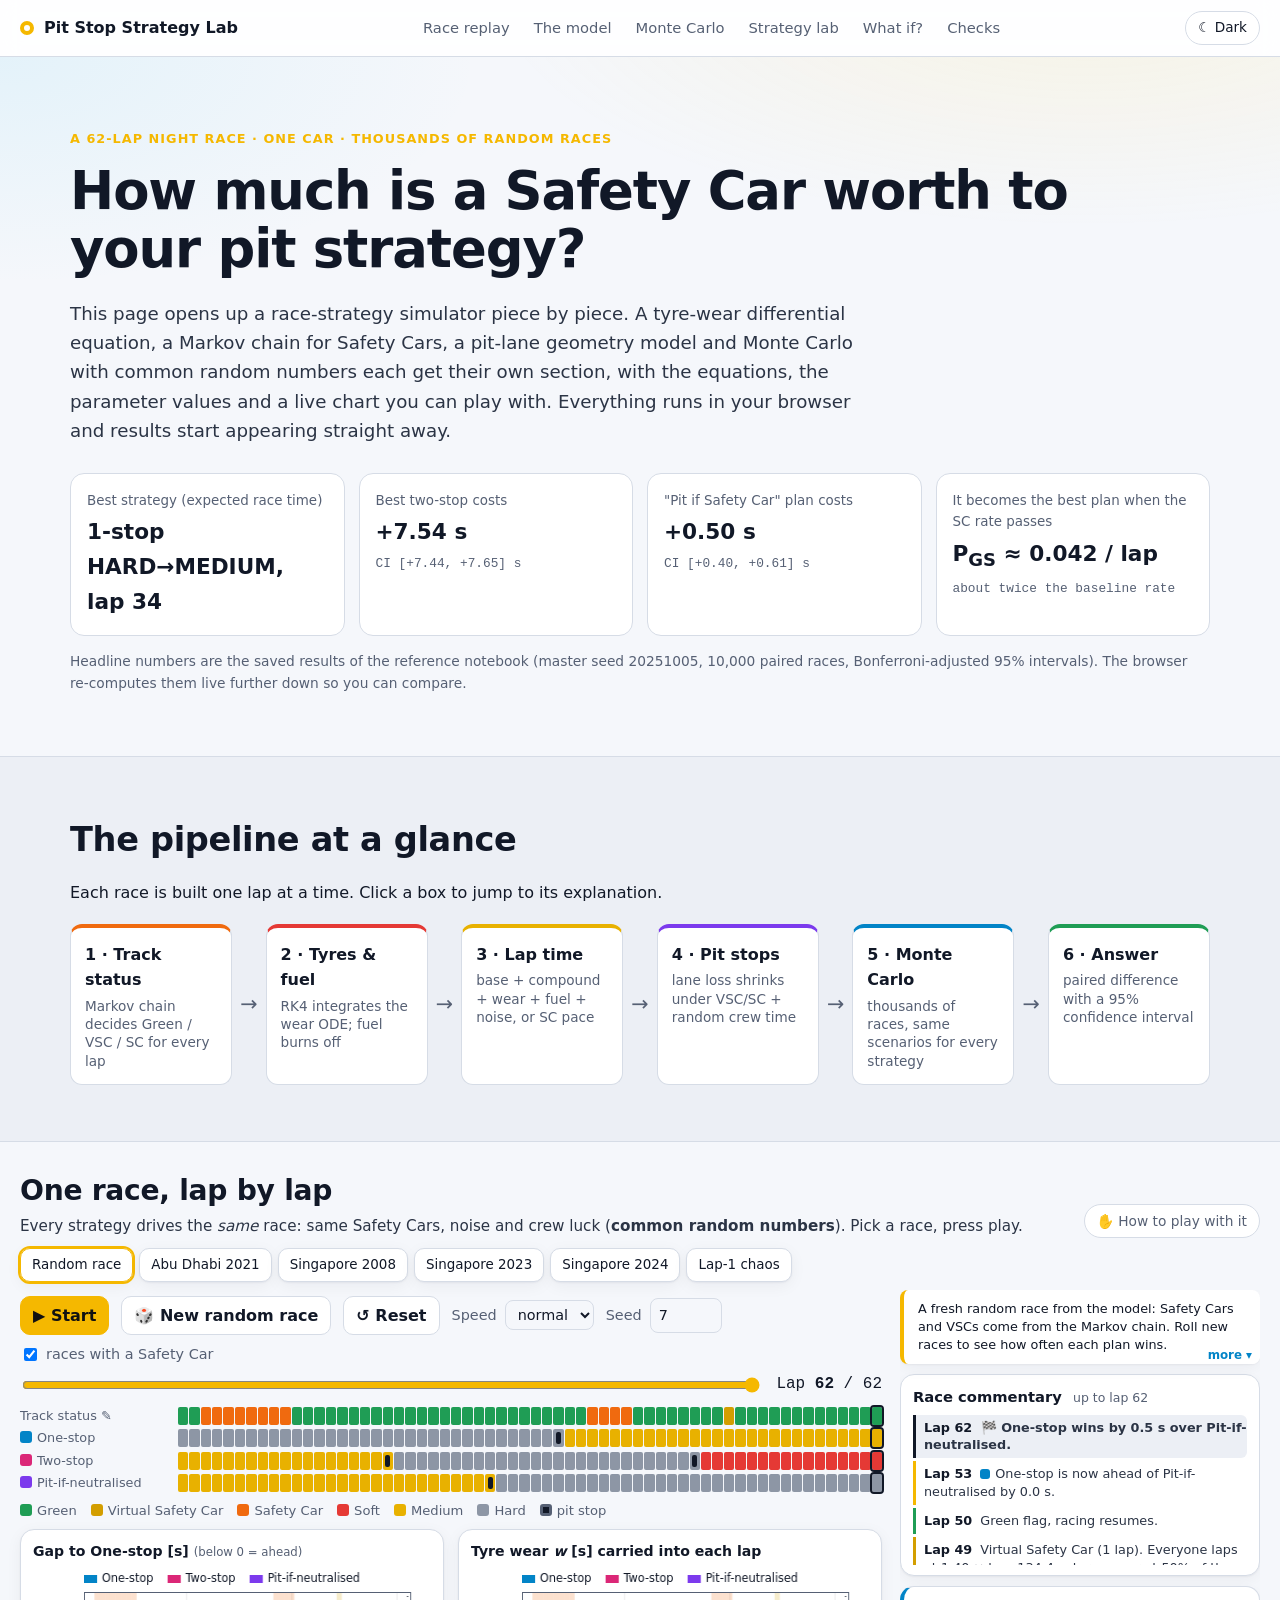
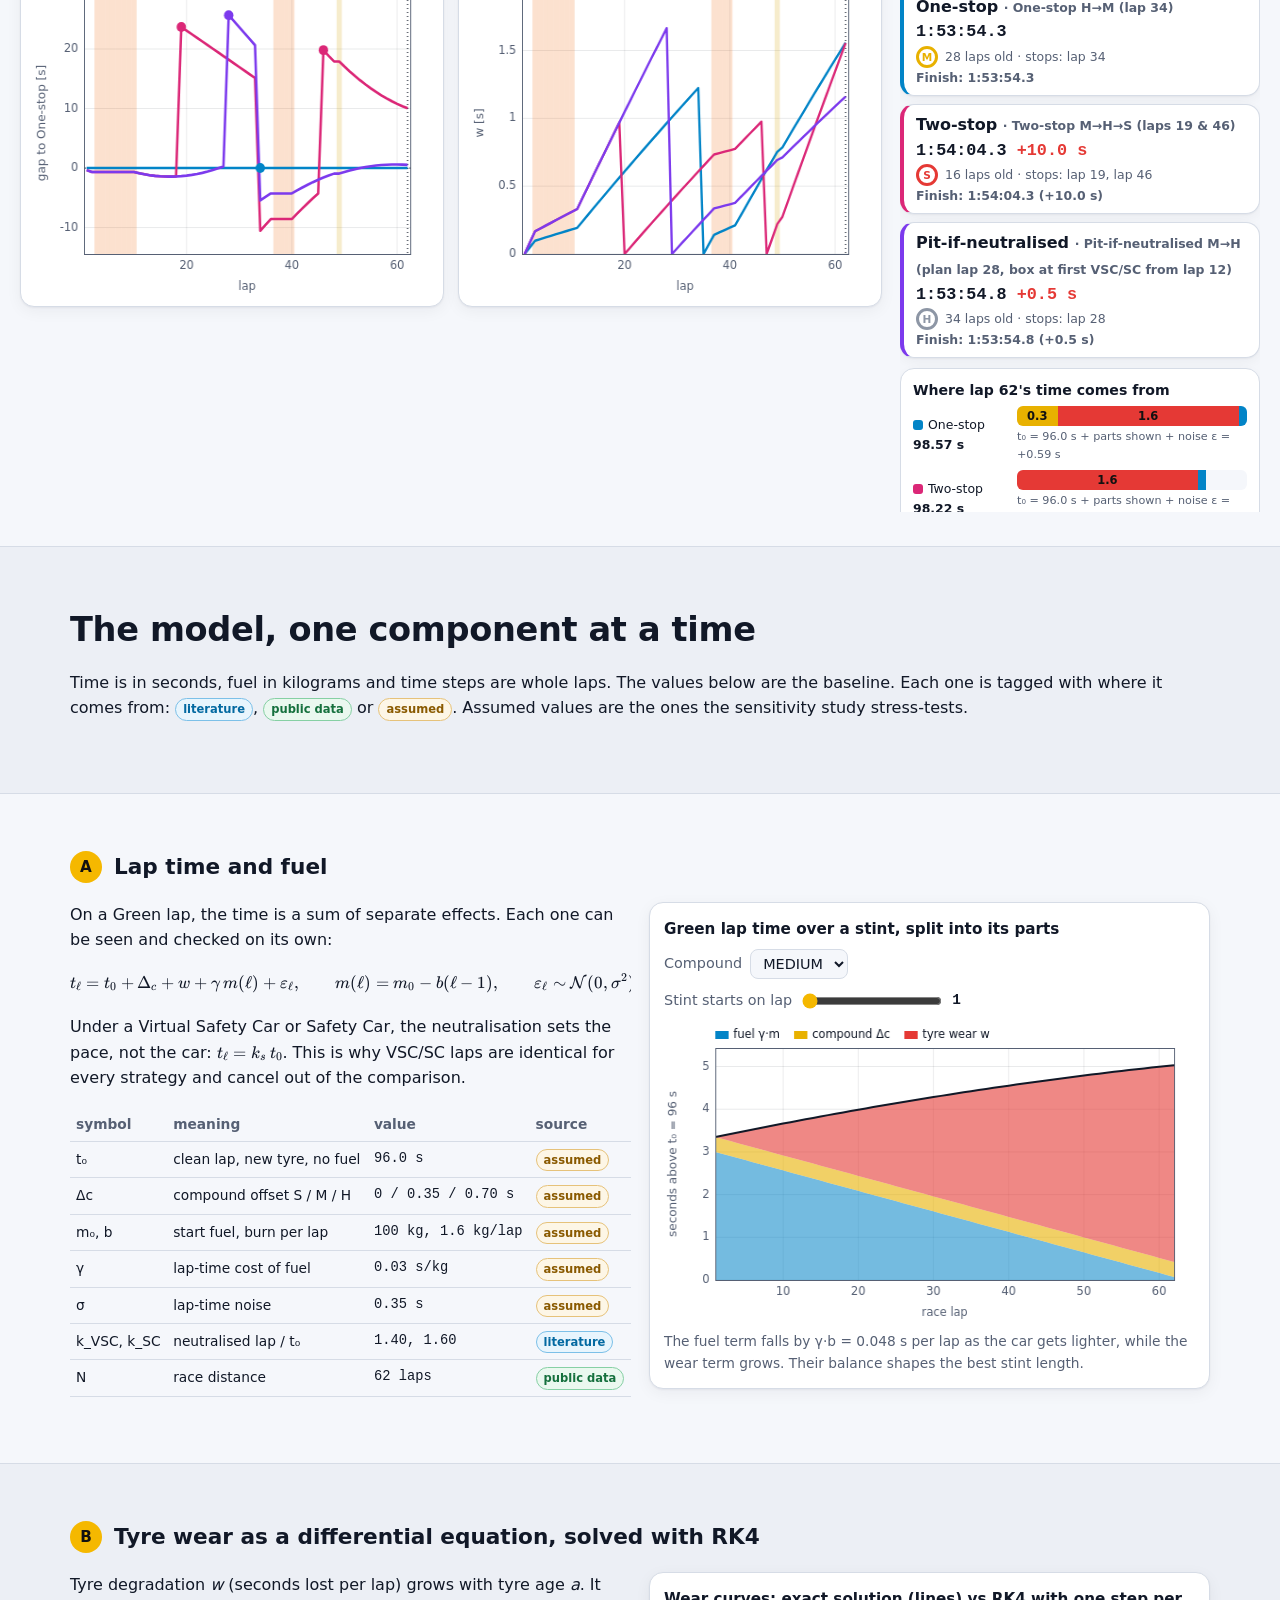
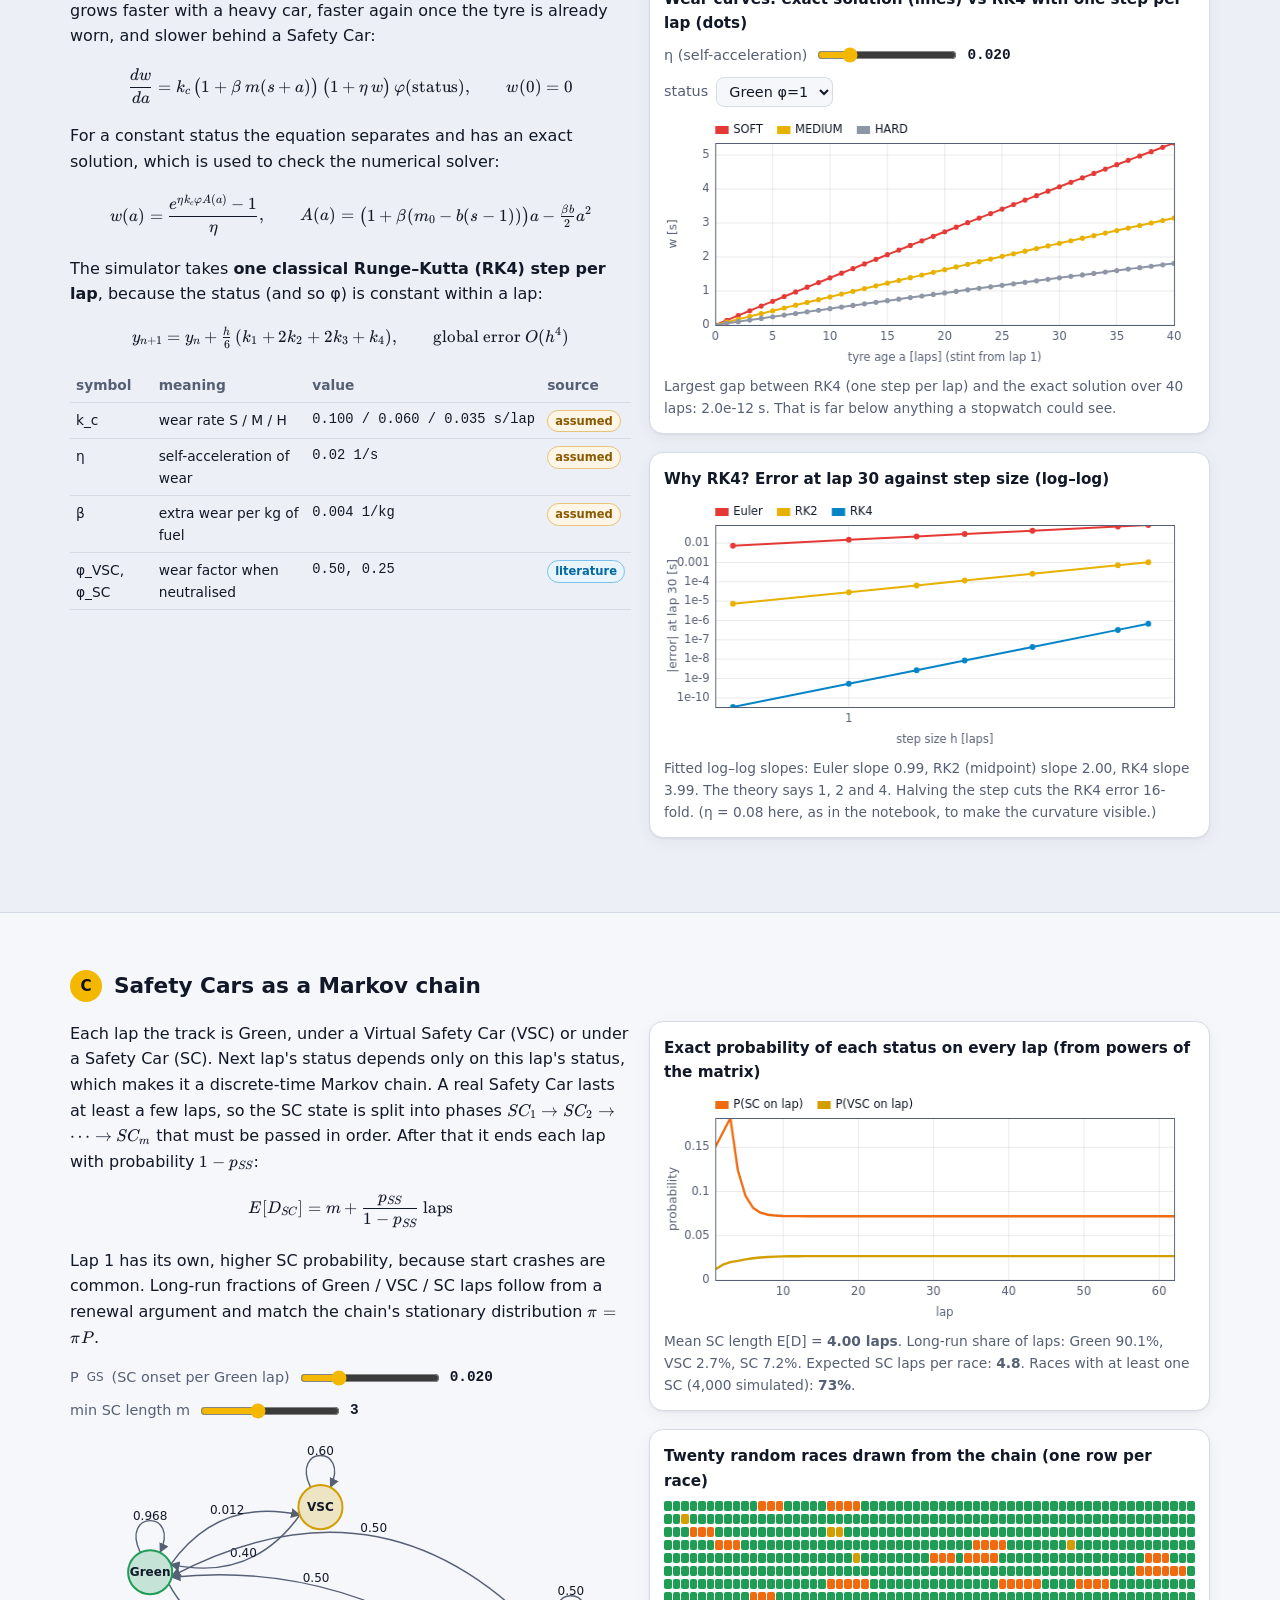
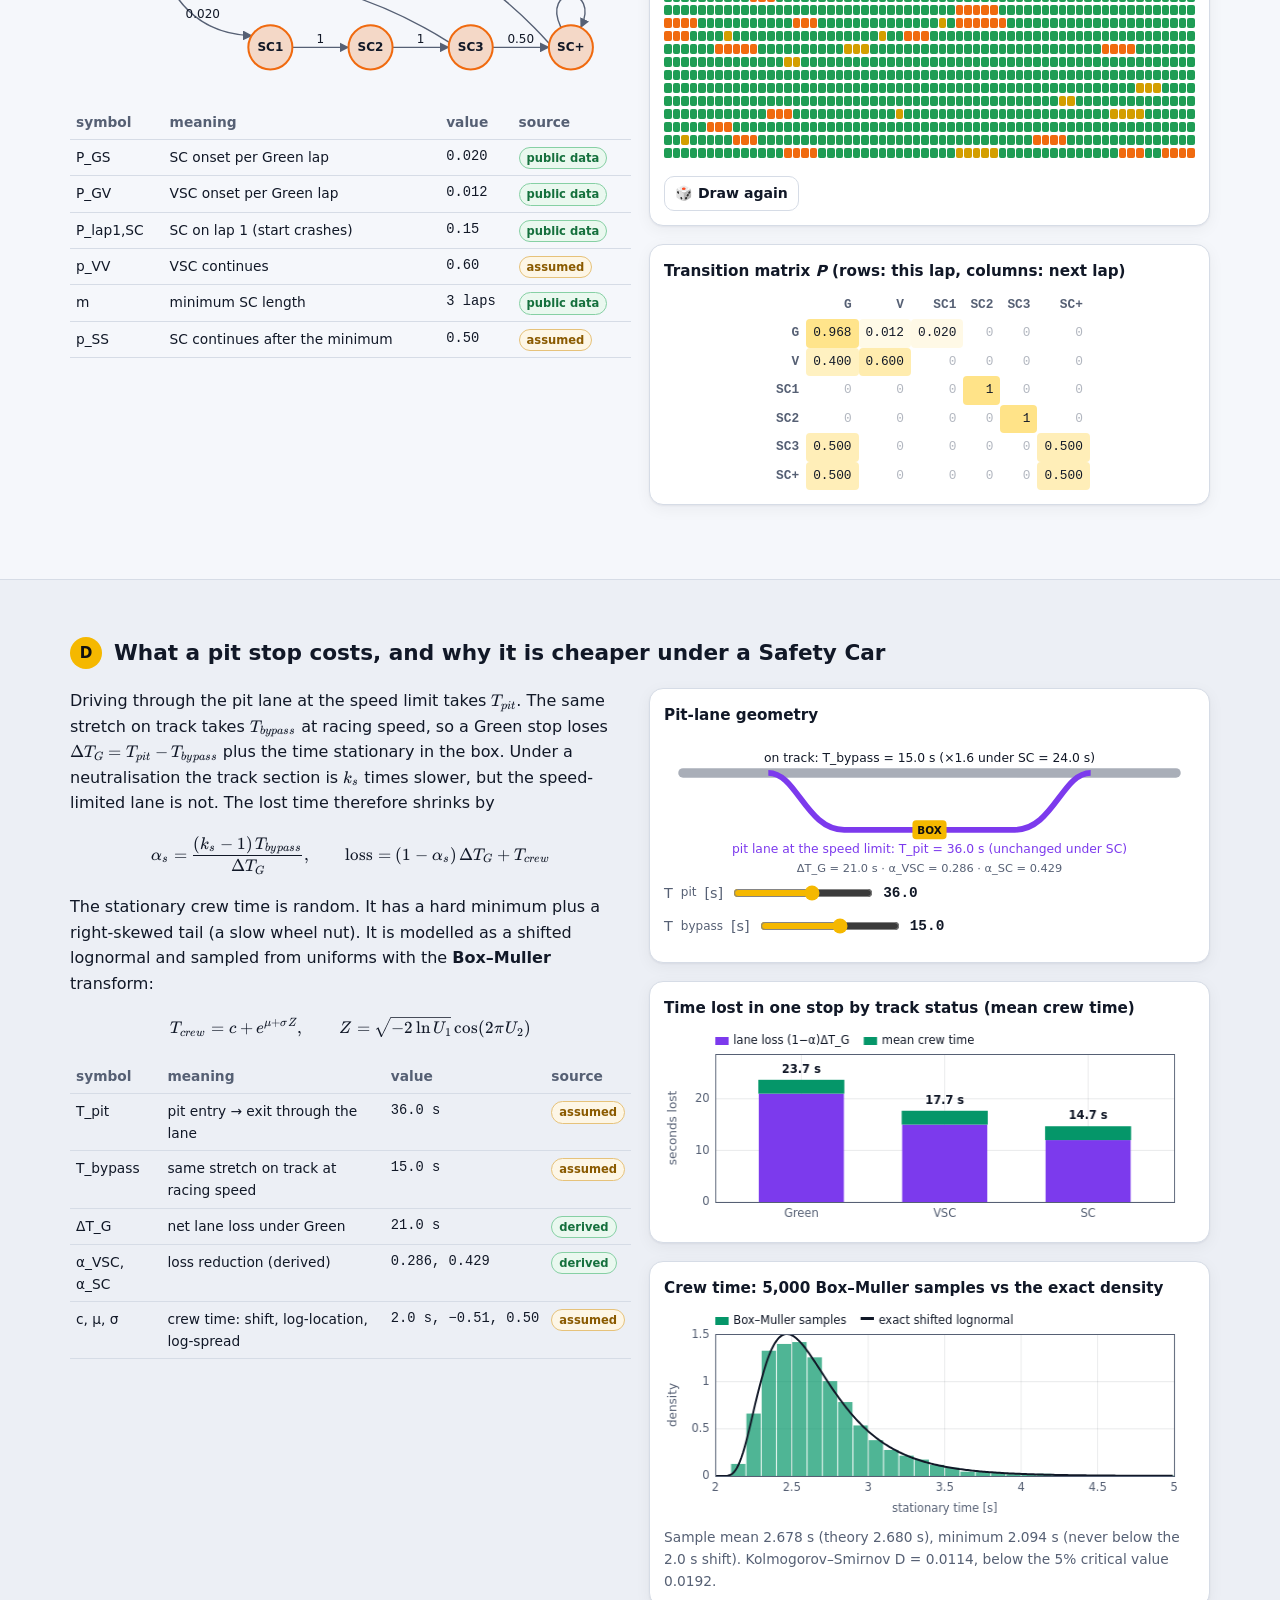
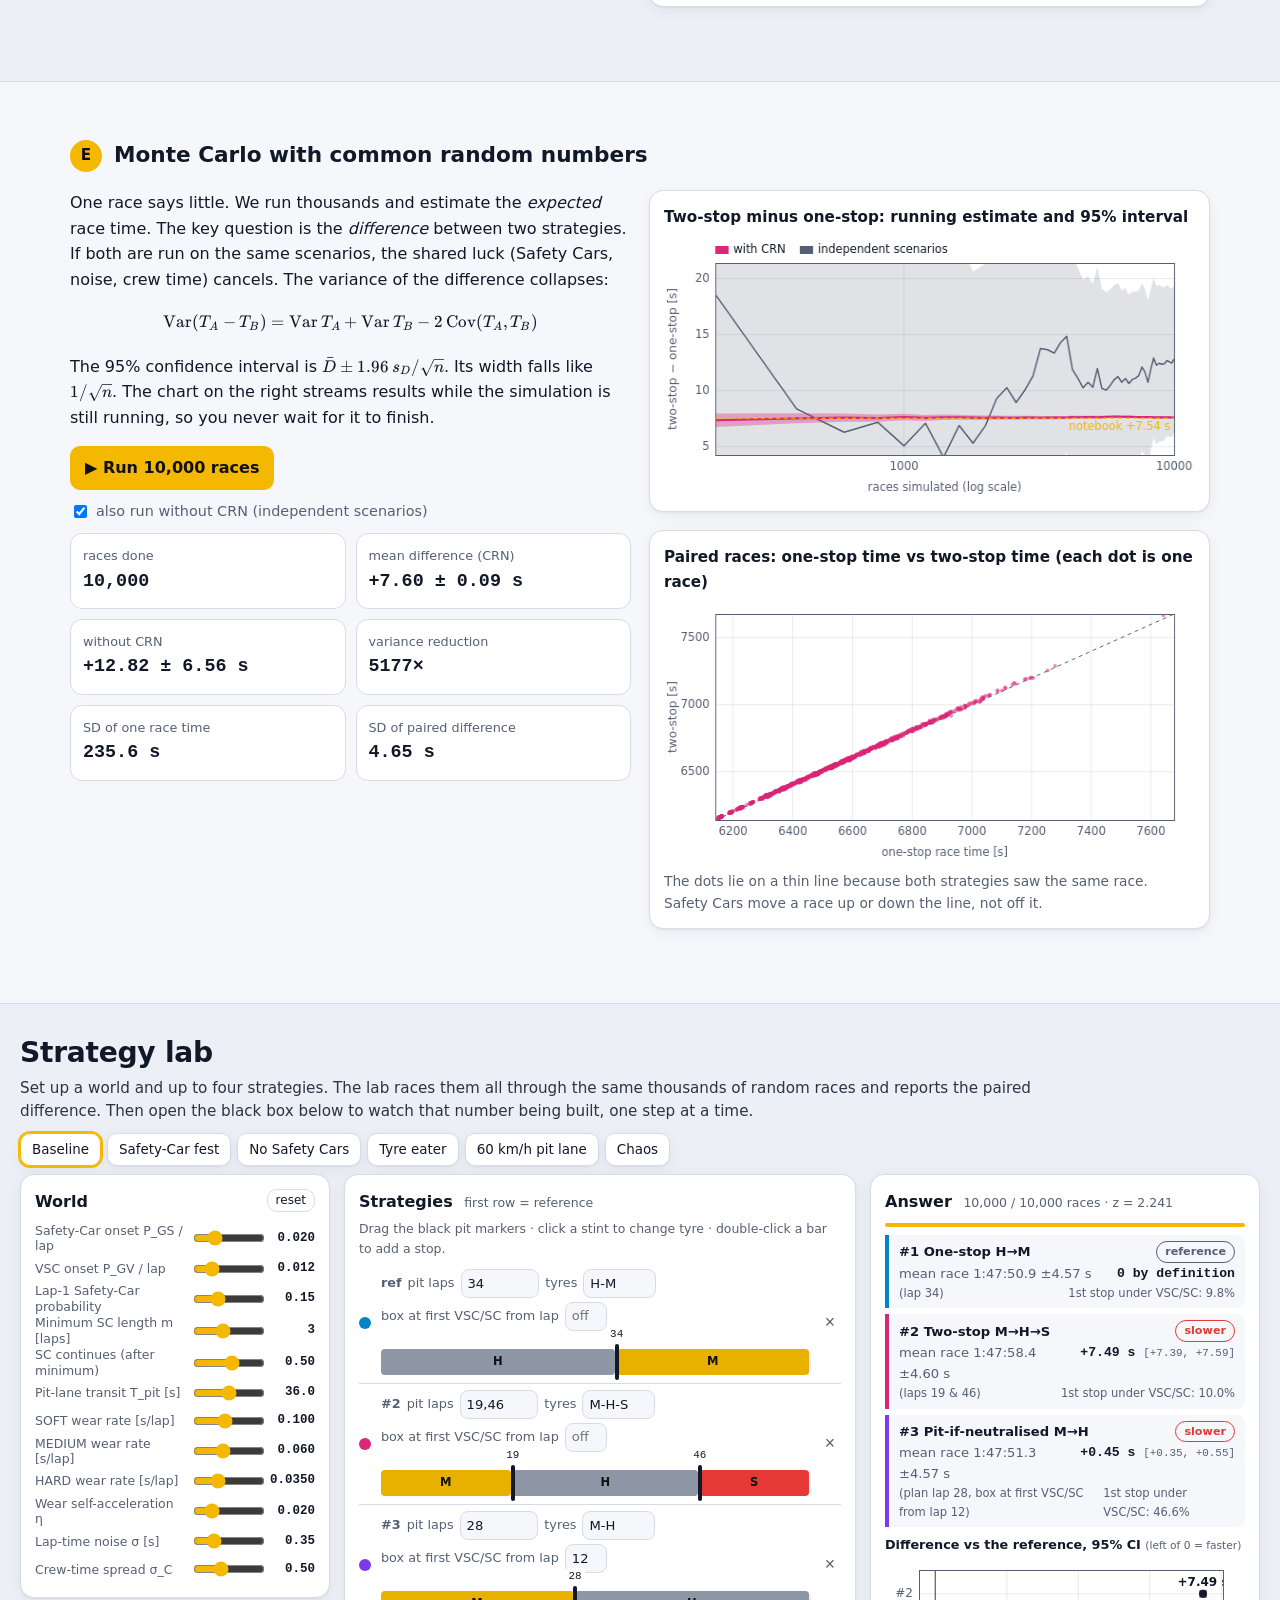
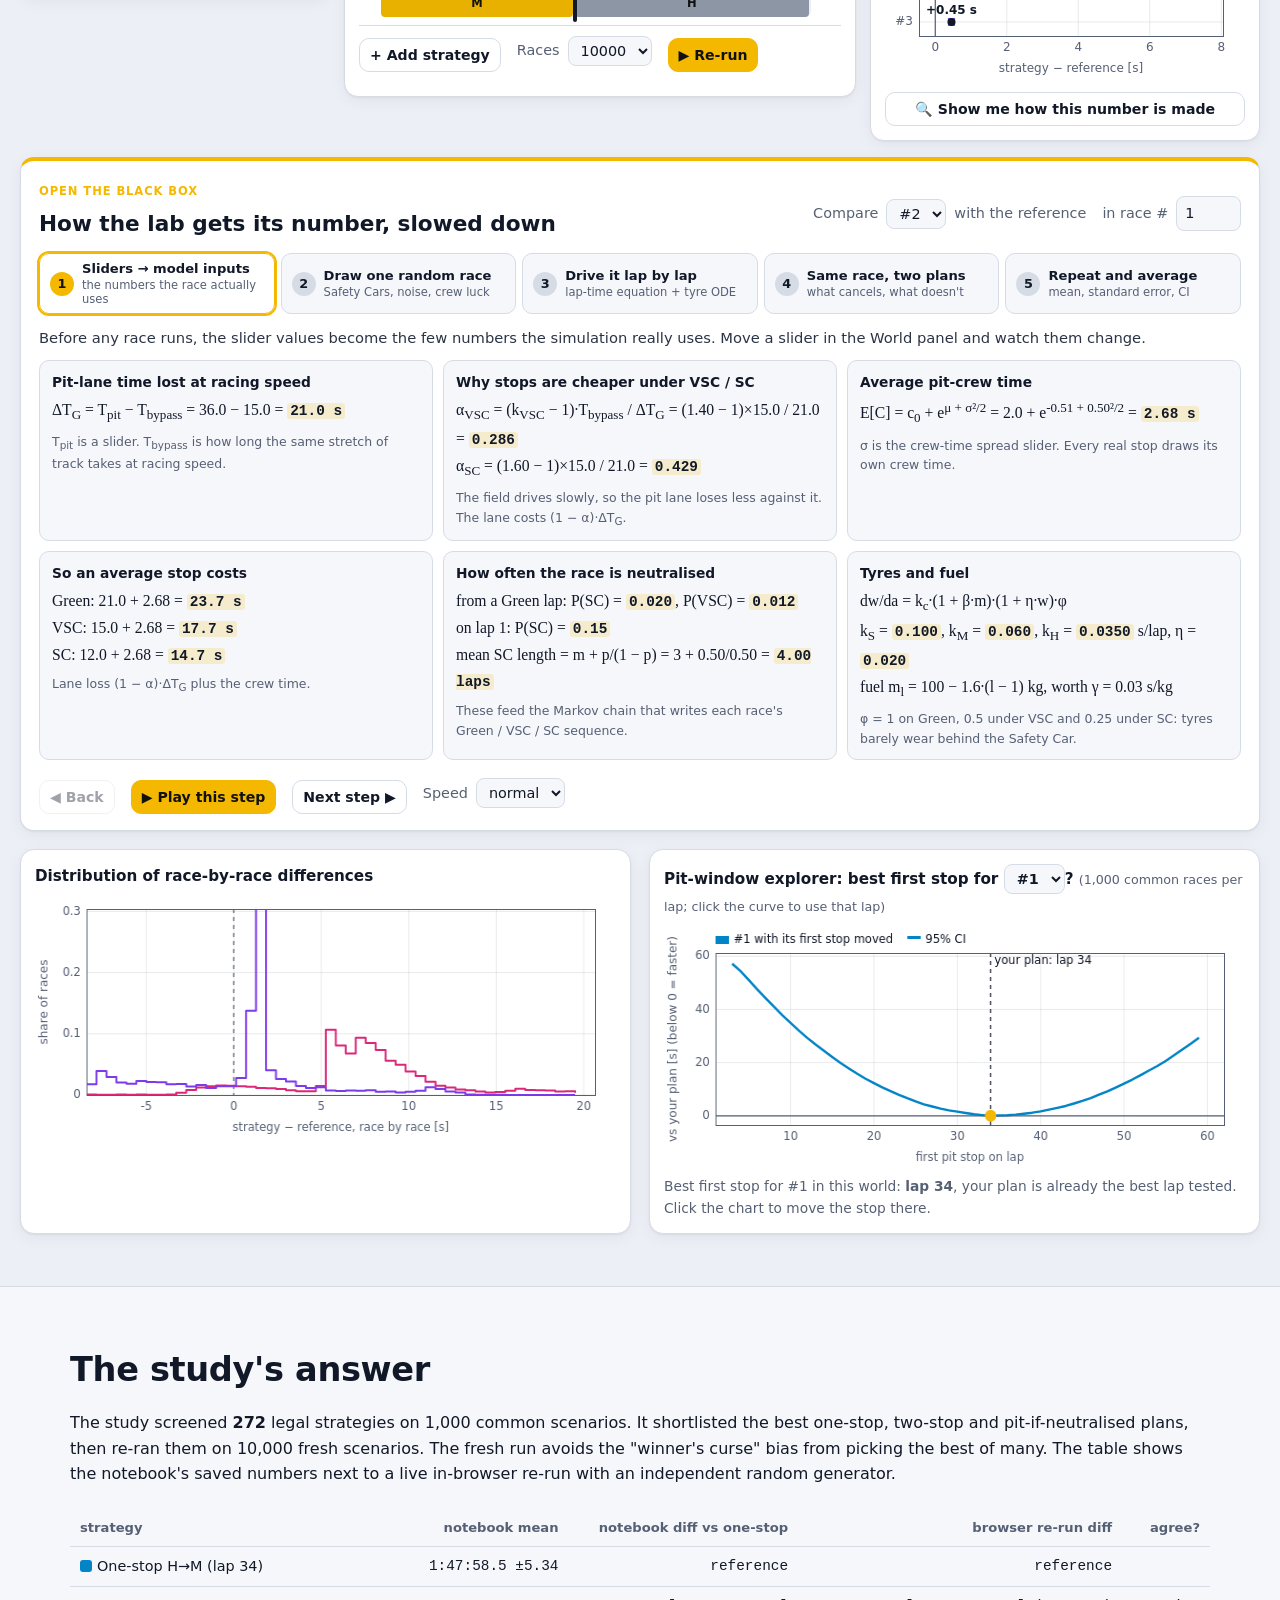
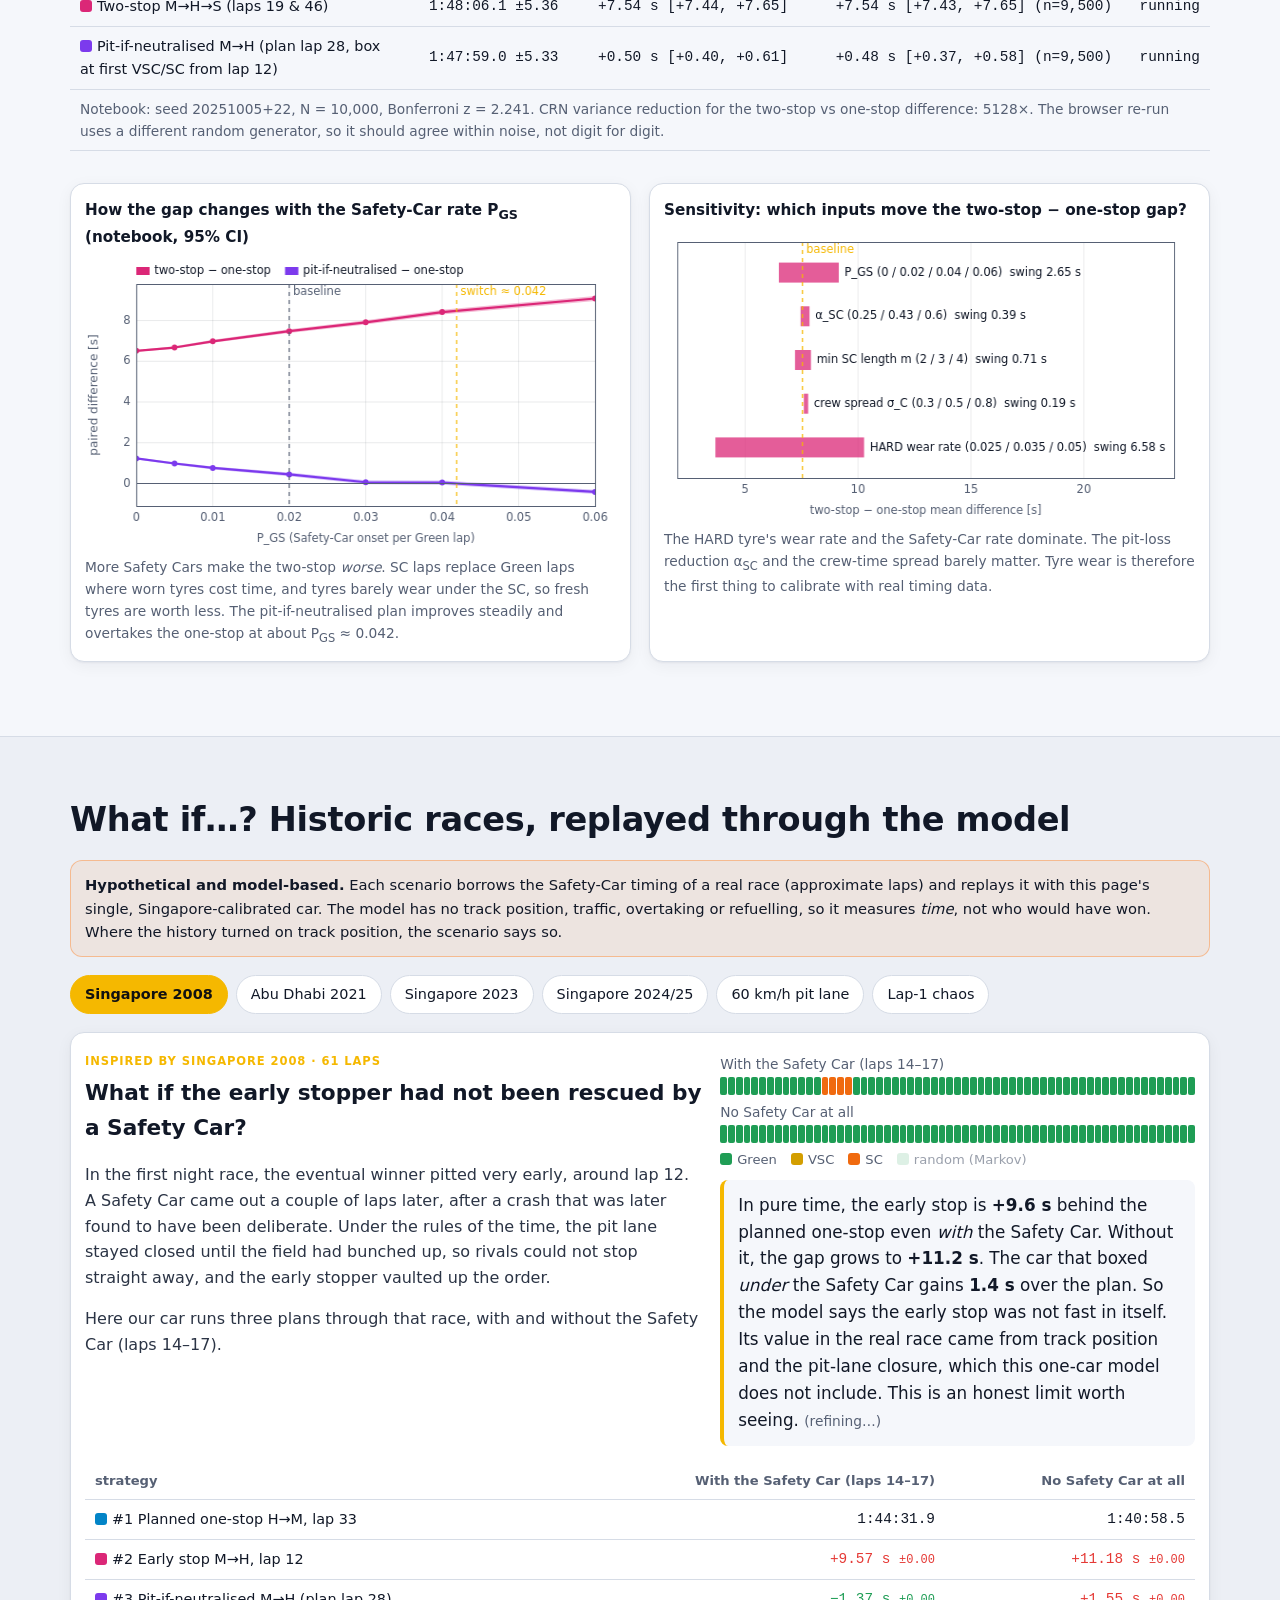
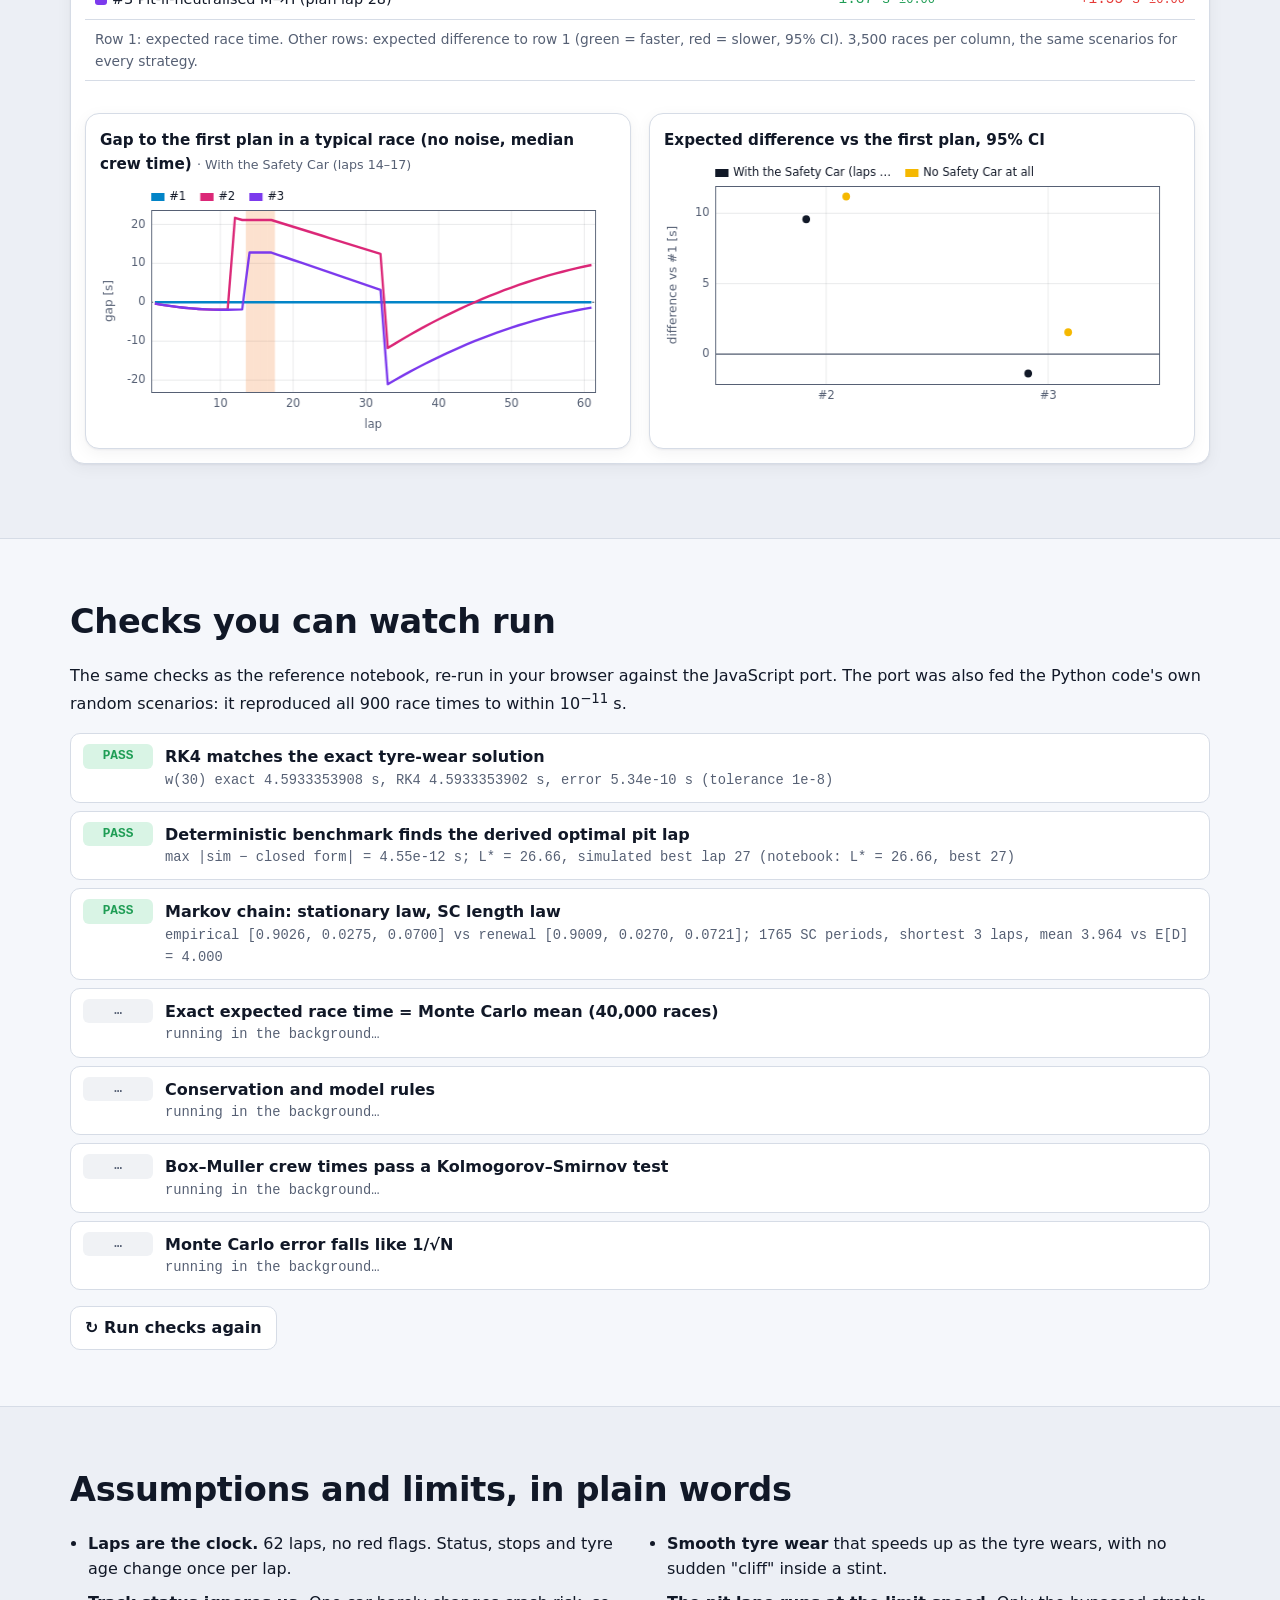
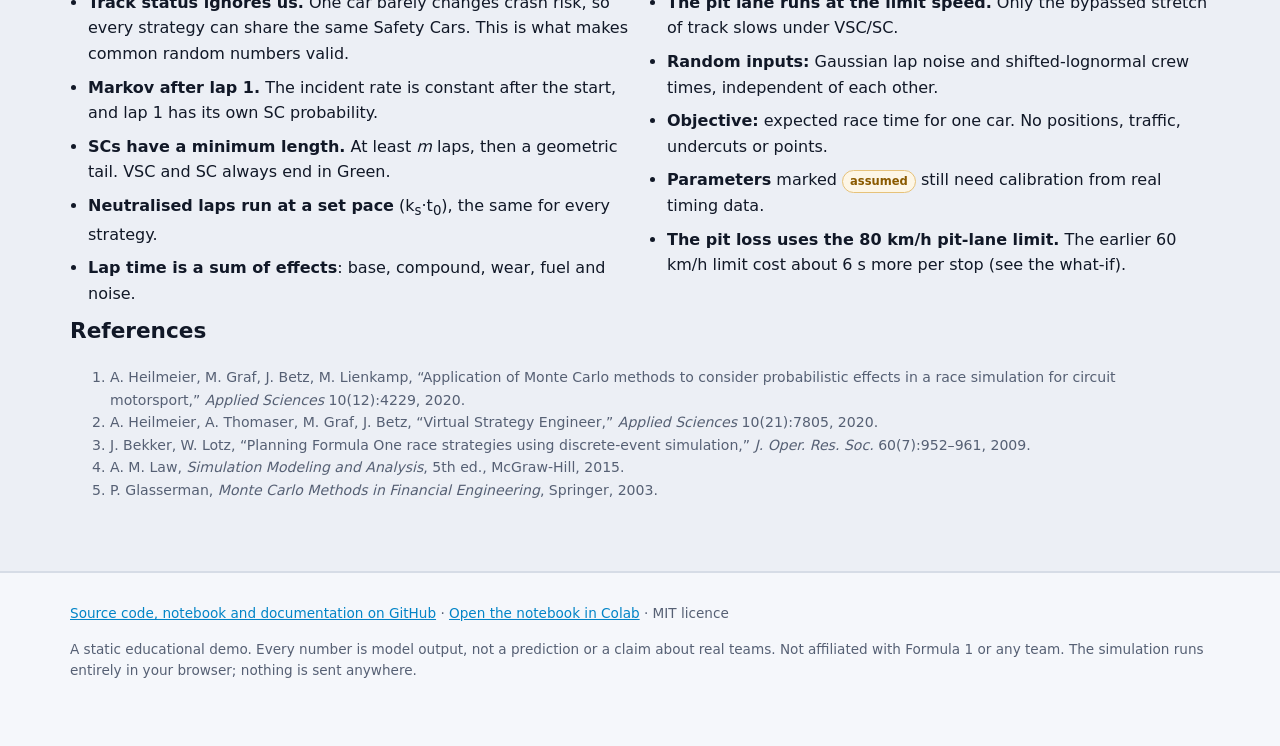
==== commit 90137bba: "Label the replay controls Start / Pause / Reset and refresh screenshots Co-Authored-By: Claude Opus " ====
--- a/docs/index.html
+++ b/docs/index.html
@@ -79,7 +79,7 @@
     <div class="rp-grid">
       <div class="rp-main">
         <div class="controls rp-controls">
-          <button id="rp-play" class="btn primary">▶ Play</button>
+          <button id="rp-play" class="btn primary">▶ Start</button>
           <button id="rp-new" class="btn">🎲 New random race</button>
           <button id="rp-reset" class="btn">↺ Reset</button>
           <label class="ctl">Speed <select id="rp-speed"><option value="140">fast</option><option value="320" selected>normal</option><option value="700">slow</option></select></label>
